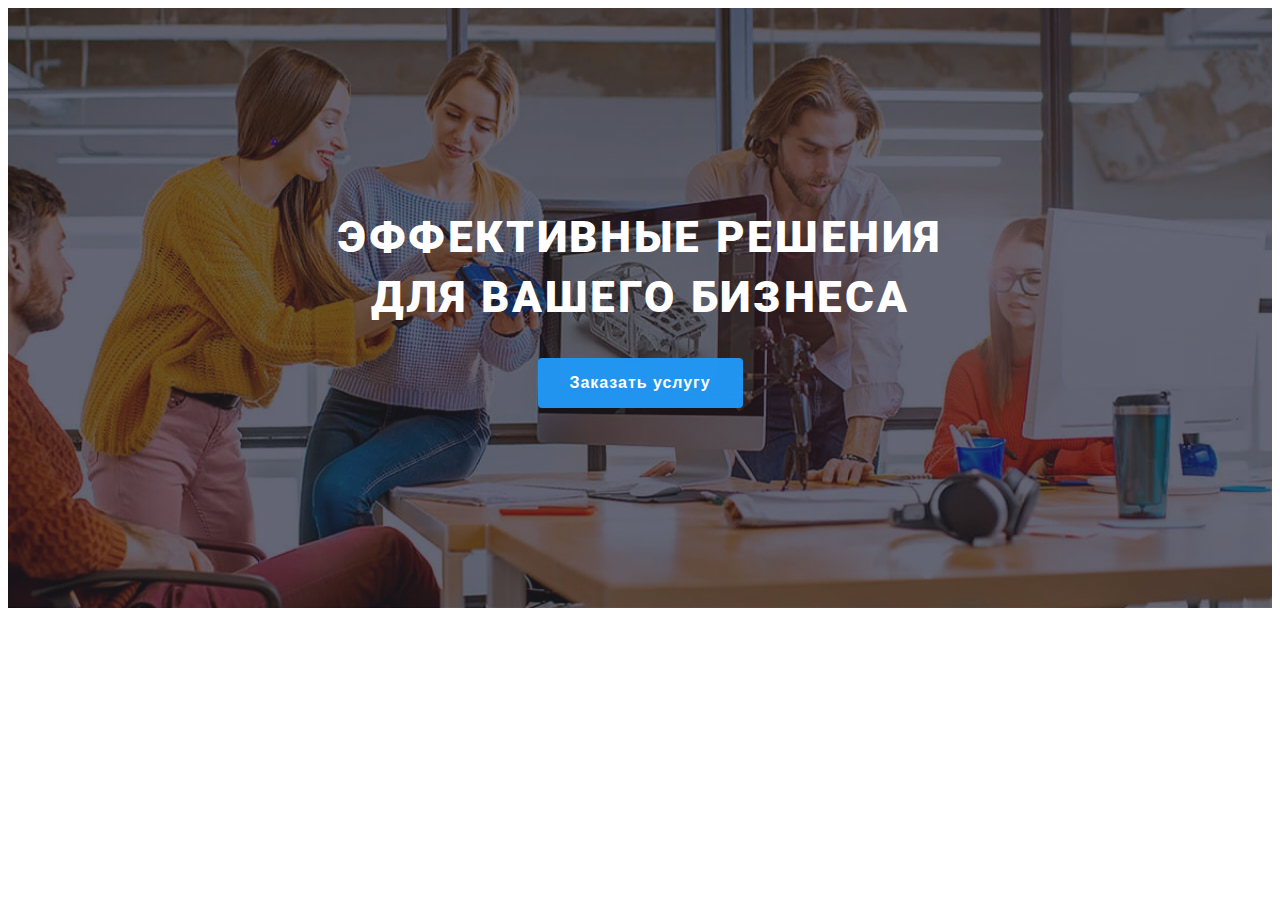
==== index.html @ 648e0999 "Update index.html" ====
<!DOCTYPE html>
<html lang="ru">
  <head>
    <meta charset="UTF-8" />
    <meta http-equiv="X-UA-Compatible" content="IE=edge" />
    <meta name="viewport" content="width=device-width, initial-scale=1.0" />
    <link rel="preconnect" href="https://fonts.googleapis.com" />
    <link rel="preconnect" href="https://fonts.gstatic.com" crossorigin />
    <link
      href="https://fonts.googleapis.com/css2?family=Raleway:ital,wght@0,700;1,700&family=Roboto:ital,wght@0,400;0,500;0,700;0,900;1,400;1,500;1,700;1,900&display=swap"
      rel="stylesheet"
    />
    <link
      rel="stylesheet"
      href="https://cdnjs.cloudflare.com/ajax/libs/modern-normalize/1.1.0/modern-normalize.min.css"
      integrity="sha512-wpPYUAdjBVSE4KJnH1VR1HeZfpl1ub8YT/NKx4PuQ5NmX2tKuGu6U/JRp5y+Y8XG2tV+wKQpNHVUX03MfMFn9Q=="
      crossorigin="anonymous"
      referrerpolicy="no-referrer"
    />
    <link rel="stylesheet" href="./css/main.min.css" />
    <title>WebStudio</title>
  </head>
  <body>
    <!-- HEADER -->
    <!-- <header class="header">
      <div class="container">
        <nav class="navigation">
          <a href="/" lang="en" class="logo"><span class="span-logo">Web</span>Studio</a>

          <ul class="header__list list">
            <li class="header__item">
              <a class="header__link link current" href="./index.html">Студия</a>
            </li>
            <li class="header__item">
              <a class="header__link link" href="./portfolio.html">Портфолио</a>
            </li>
            <li class="header__item">
              <a class="header__link link" href="">Контакты</a>
            </li>
          </ul>
        </nav>
        <ul class="header__contacts list">
          <li class="header__сontact-details">
            <a class="header__mail link" href="mailto:info@devstudio.com"
              ><svg class="header__envelope" width="16" height="12">
                <use href="./images/sprite.svg#icon-envelope"></use></svg
              >info@devstudio.com</a
            >
          </li>
          <li class="header__сontact-details">
            <a class="header__tel link" href="tel:+380961111111"
              ><svg class="header__smartphone" width="10" height="16">
                <use href="./images/sprite.svg#icon-smartphone"></use></svg
              >+38 096 111 11 11</a
            >
          </li>
        </ul>
      </div>
    </header> -->

    <!-- MAIN -->
    <main class="">
      <section class="hero">
        <div class="container">
          <h1 class="hero__heading heading">Эффективные решения<br />для вашего бизнеса</h1>
          <button class="hero__btn" type="button" data-modal-open>Заказать услугу</button>
        </div>
      </section>

      <!-- BENEFITS -->

      <!-- <section class="benefits section">
        <div class="container">
          <h2 hidden>Скрытый заголовок</h2>
          <ul class="benefits__list list">
            <li class="benefits__item">
              <div class="benefits-picture">
                <svg class="benefits-picture__icon" width="70" height="70">
                  <use href="./images/sprite.svg#icon-antenna"></use>
                </svg>
              </div>
              <h3 class="benefits__heading">Внимание к деталям</h3>
              <p class="benefits__text">
                Идейные соображения, а также начало повседневной работы по формированию позиции.
              </p>
            </li>
            <li class="benefits__item">
              <div class="benefits-picture">
                <svg class="benefits-picture__icon" width="70" height="70">
                  <use href="./images/sprite.svg#icon-clock"></use>
                </svg>
              </div>
              <h3 class="benefits__heading">Пунктуальность</h3>
              <p class="benefits__text">
                Задача организации, в особенности же рамки и место обучения кадров влечет за собой.
              </p>
            </li>
            <li class="benefits__item">
              <div class="benefits-picture">
                <svg class="benefits-picture__icon" width="70" height="70">
                  <use href="./images/sprite.svg#icon-diagram"></use>
                </svg>
              </div>
              <h3 class="benefits__heading">Планирование</h3>
              <p class="benefits__text">
                Равным образом консультация с широким активом в значительной степени обуславливает.
              </p>
            </li>
            <li class="benefits__item">
              <div class="benefits-picture">
                <svg class="benefits-picture__icon" width="70" height="70">
                  <use href="./images/sprite.svg#icon-astronaut"></use>
                </svg>
              </div>
              <h3 class="benefits__heading">Современные технологии</h3>
              <p class="benefits__text">
                Значимость этих проблем настолько очевидна, что реализация плановых заданий.
              </p>
            </li>
          </ul>
        </div>
      </section> -->

      <!-- ACTIVITY -->

      <!-- <section class="activity section">
        <div class="container">
          <h2 class="activity__heading heading">Чем мы занимаемся</h2>
          <ul class="activity__list list">
            <li class="activity__item">
              <img
                class="activity__img"
                src="./images/photos/box1.jpg"
                alt="руки програмиста клавиатура и планшет"
                width="370"
                height="294"
              />
              <div class="activity-description">
                <p class="activity-description__text">Десктопные приложения</p>
              </div>
            </li>
            <li class="activity__item">
              <img
                class="activity__img"
                src="./images/photos/box2.jpg"
                alt="руки дизайнера ноутбук и телефон в одной руке"
                width="370"
                height="294"
              />
              <div class="activity-description">
                <p class="activity-description__text">Мобильные приложения</p>
              </div>
            </li>
            <li class="activity__item">
              <img
                class="activity__img"
                src="./images/photos/box3.jpg"
                alt="планшет в руках"
                width="370"
                height="294"
              />
              <div class="activity-description">
                <p class="activity-description__text">Дизайнерские решения</p>
              </div>
            </li>
          </ul>
        </div>
      </section> -->

      <!-- TEAM -->

      <!-- <section class="team section">
        <div class="container">
          <h2 class="team__heading heading">Наша команда</h2>
          <ul class="team__list list">
            <li class="team__item">
              <img
                class="team__photo"
                src="./images/team-photos/img1.jpg"
                alt="фото сотрудника"
                width="270"
                height="260"
              />
              <div class="employees">
                <h3 class="employees__heading">Игорь Демьяненко</h3>
                <p class="employees__text" lang="en">Product Designer</p>
                <ul class="employees-socials socials list">
                  <li class="employees-socials__item">
                    <a href="" class="employees-socials__link link">
                      <svg class="employees-socials__icon" width="20" height="20">
                        <use href="./images/sprite.svg#icon-instagram"></use>
                      </svg>
                    </a>
                  </li>
                  <li class="employees-socials__item">
                    <a href="" class="employees-socials__link">
                      <svg class="employees-socials__icon" width="20" height="20">
                        <use href="./images/sprite.svg#icon-twitter"></use>
                      </svg>
                    </a>
                  </li>
                  <li class="employees-socials__item">
                    <a href="" class="employees-socials__link">
                      <svg class="employees-socials__icon" width="20" height="20">
                        <use href="./images/sprite.svg#icon-facebook"></use>
                      </svg>
                    </a>
                  </li>
                  <li class="employees-socials__item">
                    <a href="" class="employees-socials__link">
                      <svg class="employees-socials__icon" width="20" height="20">
                        <use href="./images/sprite.svg#icon-linkedin"></use>
                      </svg>
                    </a>
                  </li>
                </ul>
              </div>
            </li>
            <li class="team__item">
              <img
                class="team__photo"
                src="./images/team-photos/img2.jpg"
                alt="фото сотрудника"
                width="270"
                height="260"
              />
              <div class="employees">
                <h3 class="employees__heading">Ольга Репина</h3>
                <p class="employees__text" lang="en">Frontend Developer</p>
                <ul class="employees-socials socials list">
                  <li class="employees-socials__item">
                    <a href="" class="employees-socials__link link">
                      <svg class="employees-socials__icon" width="20" height="20">
                        <use href="./images/sprite.svg#icon-instagram"></use>
                      </svg>
                    </a>
                  </li>
                  <li class="employees-socials__item">
                    <a href="" class="employees-socials__link">
                      <svg class="employees-socials__icon" width="20" height="20">
                        <use href="./images/sprite.svg#icon-twitter"></use>
                      </svg>
                    </a>
                  </li>
                  <li class="employees-socials__item">
                    <a href="" class="employees-socials__link">
                      <svg class="employees-socials__icon" width="20" height="20">
                        <use href="./images/sprite.svg#icon-facebook"></use>
                      </svg>
                    </a>
                  </li>
                  <li class="employees-socials__item">
                    <a href="" class="employees-socials__link">
                      <svg class="employees-socials__icon" width="20" height="20">
                        <use href="./images/sprite.svg#icon-linkedin"></use>
                      </svg>
                    </a>
                  </li>
                </ul>
              </div>
            </li>
            <li class="team__item">
              <img
                class="team__photo"
                src="./images/team-photos/img3.jpg"
                alt="фото сотрудника"
                width="270"
                height="260"
              />
              <div class="employees">
                <h3 class="employees__heading">Николай Тарасов</h3>
                <p class="employees__text" lang="en">Marketing</p>
                <ul class="employees-socials socials list">
                  <li class="employees-socials__item">
                    <a href="" class="employees-socials__link link">
                      <svg class="employees-socials__icon" width="20" height="20">
                        <use href="./images/sprite.svg#icon-instagram"></use>
                      </svg>
                    </a>
                  </li>
                  <li class="employees-socials__item">
                    <a href="" class="employees-socials__link">
                      <svg class="employees-socials__icon" width="20" height="20">
                        <use href="./images/sprite.svg#icon-twitter"></use>
                      </svg>
                    </a>
                  </li>
                  <li class="employees-socials__item">
                    <a href="" class="employees-socials__link">
                      <svg class="employees-socials__icon" width="20" height="20">
                        <use href="./images/sprite.svg#icon-facebook"></use>
                      </svg>
                    </a>
                  </li>
                  <li class="employees-socials__item">
                    <a href="" class="employees-socials__link">
                      <svg class="employees-socials__icon" width="20" height="20">
                        <use href="./images/sprite.svg#icon-linkedin"></use>
                      </svg>
                    </a>
                  </li>
                </ul>
              </div>
            </li>
            <li class="team__item">
              <img
                class="team__photo"
                src="./images/team-photos/img4.jpg"
                alt="фото сотрудника"
                width="270"
                height="260"
              />
              <div class="employees">
                <h3 class="employees__heading">Михаил Ермаков</h3>
                <p class="employees__text" lang="en">UI Designer</p>
                <ul class="employees-socials socials list">
                  <li class="employees-socials__item">
                    <a href="" class="employees-socials__link link">
                      <svg class="employees-socials__icon" width="20" height="20">
                        <use href="./images/sprite.svg#icon-instagram"></use>
                      </svg>
                    </a>
                  </li>
                  <li class="employees-socials__item">
                    <a href="" class="employees-socials__link">
                      <svg class="employees-socials__icon" width="20" height="20">
                        <use href="./images/sprite.svg#icon-twitter"></use>
                      </svg>
                    </a>
                  </li>
                  <li class="employees-socials__item">
                    <a href="" class="employees-socials__link">
                      <svg class="employees-socials__icon" width="20" height="20">
                        <use href="./images/sprite.svg#icon-facebook"></use>
                      </svg>
                    </a>
                  </li>
                  <li class="employees-socials__item">
                    <a href="" class="employees-socials__link">
                      <svg class="employees-socials__icon" width="20" height="20">
                        <use href="./images/sprite.svg#icon-linkedin"></use>
                      </svg>
                    </a>
                  </li>
                </ul>
              </div>
            </li>
          </ul>
        </div>
      </section> -->

      <!-- CLIENTS -->

      <!-- <section class="clients section">
        <div class="container">
          <h2 class="clients__heading heading">Постоянные клиенты</h2>
          <ul class="clients__list list">
            <li class="clients__item">
              <a href="" class="clients__link link">
                <svg class="clients__icon" width="106" height="60">
                  <use href="./images/sprite.svg#icon-logo-six"></use>
                </svg>
              </a>
            </li>
            <li class="clients__item">
              <a href="" class="clients__link link">
                <svg class="clients__icon" width="106" height="60">
                  <use href="./images/sprite.svg#icon-logo-one"></use>
                </svg>
              </a>
            </li>
            <li class="clients__item">
              <a href="" class="clients__link link">
                <svg class="clients__icon" width="106" height="60">
                  <use href="./images/sprite.svg#icon-logo-two"></use>
                </svg>
              </a>
            </li>
            <li class="clients__item">
              <a href="" class="clients__link link">
                <svg class="clients__icon" width="106" height="60">
                  <use href="./images/sprite.svg#icon-logo-three"></use>
                </svg>
              </a>
            </li>
            <li class="clients__item">
              <a href="" class="clients__link link">
                <svg class="clients__icon" width="106" height="60">
                  <use href="./images/sprite.svg#icon-logo-four"></use>
                </svg>
              </a>
            </li>
            <li class="clients__item">
              <a href="" class="clients__link link">
                <svg class="clients__icon" width="106" height="60">
                  <use href="./images/sprite.svg#icon-logo-five"></use>
                </svg>
              </a>
            </li>
          </ul>
        </div>
      </section> -->
    </main>

    <!-- FOOTER -->
    <!-- <footer class="footer">
      <div class="container">
        <div class="footer__left">
          <a href="/" lang="en" class="footer__logo logo"
            ><span class="footer-span__logo">Web</span>Studio</a
          >
          <address class="footer__address link">
            <a class="map link" href="">г. Киев, пр-т Леси Украинки, 26</a>
            <ul class="footer-contacts list">
              <li class="footer__item">
                <a class="footer__mail link" href="mailto:info@devstudio.com">info@devstudio.com</a>
              </li>
              <li class="footer__item">
                <a class="footer__tel link" href="tel:+380961111111">+38 096 111 11 11</a>
              </li>
            </ul>
          </address>
        </div>

        <div class="footer__right">
          <h3 class="footer__heading">присоединяйтесь</h3>
          <ul class="footer__socials list">
            <li class="footer__socials-item">
              <a href="" class="footer__socials-link link">
                <svg class="footer__socials-icon" width="20" height="20">
                  <use href="./images/sprite.svg#icon-instagram"></use>
                </svg>
              </a>
            </li>
            <li class="footer__socials-item">
              <a href="" class="footer__socials-link">
                <svg class="footer__socials-icon" width="20" height="20">
                  <use href="./images/sprite.svg#icon-twitter"></use>
                </svg>
              </a>
            </li>
            <li class="footer__socials-item">
              <a href="" class="footer__socials-link">
                <svg class="footer__socials-icon" width="20" height="20">
                  <use href="./images/sprite.svg#icon-facebook"></use>
                </svg>
              </a>
            </li>
            <li class="footer__socials-item">
              <a href="" class="footer__socials-link">
                <svg class="footer__socials-icon" width="20" height="20">
                  <use href="./images/sprite.svg#icon-linkedin"></use>
                </svg>
              </a>
            </li>
          </ul>
        </div>
        <div class="mailing">
          <b class="mailing__heading">Подпишитесь на рассылку</b>
          <form action="#" class="mailing__form">
            <input
              type="email"
              id="email"
              class="mailing__input"
              name="input-email"
              placeholder="E-mail"
            />
            <button class="mailing__btn" type="submit">
              Подписаться
              <span class="mailing__wrap">
                <svg class="mailing__icon-send" width="24" height="24">
                  <use href="./images/sprite.svg#icon-icon-send"></use>
                </svg>
              </span>
            </button>
          </form>
        </div>
      </div>
    </footer> -->

    <!-- MODAL WINDOW -->
    <div class="backdrop is-hidden" data-modal>
      <div class="modal">
        <button class="modal__btn" data-modal-close>
          <svg class="modal__icon" width="18" height="18">
            <use href="./images/sprite.svg#icon-close-black-18dp"></use>
          </svg>
        </button>
        <b class="modal__heading">Оставьте свои данные, мы вам перезвоним</b>
        <form action="#" class="modal__form">
          <div class="modal-field">
            <label for="input-name" class="modal-field__lable">Имя</label>
            <span class="modal-field__wrap">
              <input type="text" id="input-name" class="modal-field__input" name="modal-name" />
              <svg class="modal-field__icon" width="18" height="18">
                <use href="./images/sprite.svg#icon-person"></use>
              </svg>
            </span>
          </div>
          <div class="modal-field">
            <label for="input-tel" class="modal-field__lable">Телефон</label>
            <span class="modal-field__wrap">
              <input type="tel" id="input-tel" class="modal-field__input" name="modal-name" />
              <svg class="modal-field__icon" width="18" height="18">
                <use href="./images/sprite.svg#icon-phone"></use>
              </svg>
            </span>
          </div>
          <div class="modal-field">
            <label for="input-email" class="modal-field__lable">Почта</label>
            <span class="modal-field__wrap">
              <input type="email" id="input-email" class="modal-field__input" name="modal-name" />
              <svg class="modal-field__icon" width="18" height="18">
                <use href="./images/sprite.svg#icon-email"></use>
              </svg>
            </span>
          </div>
          <div class="modal-field">
            <label for="comment" class="modal-field__lable">Комментарий</label>
            <textarea
              name="modal-comments"
              id="comment"
              class="modal-field__comments"
              placeholder="Введите текст"
            ></textarea>
          </div>
          <div class="modal-check">
            <input
              type="checkbox"
              id="check"
              name="policy"
              class="visually-hidden modal-check__checkbox"
            />
            <label for="check" class="modal-check__label"
              ><span class="modal-check__wrapper">
                <svg class="modal-check__icon" width="11" height="8">
                  <use href="./images/sprite.svg#icon-vector"></use>
                </svg> </span
              >Соглашаюсь с рассылкой и принимаю
              <a class="modal-link" href="">Условия договора</a></label
            >
          </div>
          <button class="check-btn" type="submit">Отправить</button>
        </form>
      </div>
    </div>

    <script src="./js/modal.js"></script>
  </body>
</html>
---- css/main.min.css ----
:root{--primary-text-color: #212121;--secondary-text-color: #757575;--accent-color: #2196f3fb;--primary-white-color: #ffffff;--primary-link-color: #afb1b8;--projects-list-gap: 30px}body{font-family:'Roboto', sans-serif;color:var(--primary-text-color)}h1,h2,h3,h4,h5,h6,p{margin:0}ul{margin-top:0;margin-bottom:0;padding-left:0}img{display:block;max-width:100%;height:auto}.list{list-style-type:none}.link{text-decoration:none;color:var(--primary-text-color);transition:color 250ms cubic-bezier(0.4, 0, 0.2, 1)}.link:hover,.link:focus{color:var(--accent-color)}.container{width:1200px;padding-left:15px;padding-right:15px;margin:0 auto}.section{padding-top:94px;padding-bottom:94px}.logo{font-family:Raleway;font-weight:700;font-size:26px;line-height:1.19;text-decoration:none;letter-spacing:0.03em;color:var(--primary-text-color)}.span-logo{color:var(--accent-color)}.heading{text-align:center}.header{background-color:var(--primary-white-color);border-bottom:1px solid #ececec}.header .container{display:flex;align-items:center}.navigation{display:flex;align-items:center}.header__list{display:flex;margin-left:93px}.header__item{padding-top:32px;padding-bottom:32px;font-weight:500;font-size:14px;line-height:1.14;letter-spacing:0.02em}.header__item:not(:last-child){margin-right:50px}.header__link{padding-top:32px;padding-bottom:32px;position:relative}.current{color:var(--accent-color)}.current::after{content:'';display:block;background:#2196f3;height:4px;border-radius:2px;bottom:0;width:100%;position:absolute}.header__mail,.header__tel{padding-top:32px;padding-bottom:32px;display:flex;transition:color 250ms cubic-bezier(0.4, 0, 0.2, 1);color:var(--secondary-text-color);font-weight:500;font-size:14px;line-height:1.14;letter-spacing:0.02em}.header__contacts{display:flex;margin-left:auto;align-items:center}.header__contacts .header__сontact-details+.header__сontact-details{margin-left:50px}.header__mail::before{content:'';fill:var(--secondary-text-color)}.header__envelope{margin-right:10px;fill:var(--secondary-text-color);transition:fill 250ms cubic-bezier(0.4, 0, 0.2, 1)}.header__mail:hover .header__envelope,.header__mail:focus .header__envelope{fill:var(--accent-color)}.header__smartphone{margin-right:10px;fill:var(--secondary-text-color);transition:fill 250ms cubic-bezier(0.4, 0, 0.2, 1)}.header__tel:hover .header__smartphone,.header__tel:focus .header__smartphone{fill:var(--accent-color)}.hero{background-color:#2f303a;text-align:center;padding-top:200px;padding-bottom:200px;background-image:linear-gradient(rgba(47,48,58,0.4), rgba(47,48,58,0.4)),url(../images/img-min.jpg);max-width:1600px;margin-left:auto;margin-right:auto;background-repeat:no-repeat;background-position:center;background-size:cover}.hero__heading{margin-bottom:30px;font-family:Roboto;font-weight:900;font-size:44px;line-height:1.36;letter-spacing:0.06em;text-transform:uppercase;color:var(--primary-white-color)}.hero__btn{padding:10px 32px;font-weight:700;font-size:16px;line-height:1.87;letter-spacing:0.06em;background-color:var(--accent-color);color:var(--primary-white-color);border-radius:4px;border:hidden;cursor:pointer}.btn{cursor:pointer;border:none;padding:6px 22px;border-radius:4px;background-color:#f5f4fa;font-family:Roboto;font-weight:500;font-size:16px;line-height:1.62;text-align:center;letter-spacing:0.03em;color:#212121;transition:color 250ms cubic-bezier(0.4, 0, 0.2, 1),background-color 250ms cubic-bezier(0.4, 0, 0.2, 1)}.btn:hover,.btn:focus{background-color:var(--accent-color);color:var(--primary-white-color)}.benefits{padding-bottom:0}.benefits__list{display:flex}.benefits__item{width:270px}.benefits__item:not(:last-child){margin-right:30px}.benefits-picture{display:flex;align-items:center;justify-content:center;background-color:#f5f4fa;height:120px;width:100%;border-radius:4px;margin-bottom:30px}.benefits__heading{margin-bottom:10px;font-weight:700;font-size:14px;line-height:1.14;letter-spacing:0.03em;text-transform:uppercase}.benefits__text{font-size:14px;line-height:1.71;letter-spacing:0.03em;color:var(--secondary-text-color)}.activity__heading{margin-bottom:50px;font-weight:700;font-size:36px;line-height:1.17;letter-spacing:0.03em}.activity__list{display:flex}.activity__item{position:relative}.activity__item:not(:last-child){margin-right:30px}.activity-description__text{font-family:Roboto;font-weight:700;font-size:14px;line-height:calc(16 / 14);text-align:center;letter-spacing:0.03em;text-transform:uppercase;color:var(--primary-white-color);position:absolute;bottom:0;width:100%;height:70px;background:rgba(47,48,58,0.8);padding:27px 82px}.team{background-color:#f5f4fa}.team__heading{margin-bottom:50px;font-weight:700;font-size:36px;line-height:1.17;letter-spacing:0.03em}.team__list{display:flex}.team__list .team__item+.team__item{margin-left:30px}.employees{background-color:#ffffff;padding-top:30px;padding-bottom:30px;text-align:center;border-bottom:1px;box-shadow:0px 1px 3px rgba(0,0,0,0.12),0px 1px 1px rgba(0,0,0,0.14),0px 2px 1px rgba(0,0,0,0.2);border-radius:0 0 4px 4px}.employees__heading{margin-bottom:10px;font-weight:500;font-size:16px;line-height:1.19;letter-spacing:0.03em}.employees__text{font-size:16px;line-height:1.19;letter-spacing:0.03em;color:var(--secondary-text-color);margin-bottom:16px}.employees-socials{display:flex;justify-content:center}.clients__heading{margin-bottom:50px;font-family:Roboto;font-weight:700;font-size:36px;line-height:1.17;text-align:center;letter-spacing:0.03em;color:var(--primary-text-color)}.clients__list{display:flex;justify-content:center}.clients__item{width:170px;height:92px}.clients__item:not(:last-child){margin-right:30px}.clients__icon{background-color:var(--primary-white-color);border:1px solid var(--primary-link-color);padding:16px 32px;border-radius:4px;width:100%;height:100%;fill:var(--primary-link-color);transition:fill 250ms cubic-bezier(0.4, 0, 0.2, 1),border-color 250ms cubic-bezier(0.4, 0, 0.2, 1)}.clients__link:hover .clients__icon,.clients__link:focus .clients__icon{fill:var(--accent-color);border-color:var(--accent-color)}.footer{background-color:#2f303a;padding-top:60px;padding-bottom:60px}.footer__left{margin-right:70px}.footer__logo{display:block;margin-bottom:20px;color:var(--primary-white-color)}.footer-span__logo{color:var(--accent-color)}.map{display:block;margin-bottom:9px;color:var(--primary-white-color);font-style:normal;font-size:14px;line-height:1.71;letter-spacing:0.03em}.footer__mail{display:block;margin-bottom:9px}.footer__mail,.footer__tel{color:rgba(255,255,255,0.6);font-style:normal;font-weight:400;font-size:14px;line-height:1.14;letter-spacing:0.02em}.footer .container{display:flex;align-items:baseline}.footer__heading{margin-bottom:20px;font-family:Roboto;font-weight:700;font-size:14px;line-height:16px;letter-spacing:0.03em;text-transform:uppercase;color:var(--primary-white-color)}.footer__socials{display:flex}.footer__socials-item:not(:last-child){margin-right:10px}.footer__socials-link{width:44px;height:44px;display:flex;align-items:center;justify-content:center;border-radius:50%;background-color:rgba(255,255,255,0.1);fill:var(--primary-white-color);transition:background-color 250ms cubic-bezier(0.4, 0, 0.2, 1)}.footer__socials-link:hover,.footer__socials-link:focus{background-color:var(--accent-color)}.mailing__form{display:flex}.mailing{margin-left:auto}.mailing__heading{display:block;margin-top:15px;margin-bottom:20px;font-family:Roboto;font-weight:700;font-size:14px;line-height:calc(16 / 14);letter-spacing:0.03em;text-transform:uppercase;color:var(--primary-white-color)}.mailing__input{display:inline-block;min-width:358px;height:50px;background-color:#2196f300;padding-left:16px;border:1px solid rgba(255,255,255,0.3);box-sizing:border-box;filter:drop-shadow(0px 4px 4px rgba(0,0,0,0.15));border-radius:4px;font-size:14px;color:var(--primary-white-color)}.mailing__input::placeholder{font-family:Roboto;font-size:16px;line-height:calc(20 / 16);display:flex;align-items:center;letter-spacing:0.03em;color:rgba(255,255,255,0.6);outline:transparent}.mailing__btn{display:flex;align-items:center;justify-content:center;width:200px;height:50px;margin-left:12px;padding:10px 28px;font-weight:700;font-size:16px;line-height:clac(30/16);text-align:center;letter-spacing:0.06em;background:#2196f3;color:var(--primary-white-color);box-shadow:0px 4px 4px rgba(0,0,0,0.15);border-radius:4px;outline:transparent;cursor:pointer}.mailing__icon-send{margin-left:10px;fill:var(--primary-white-color)}.backdrop{position:fixed;top:0;left:0;width:100%;height:100%;background-color:rgba(0,0,0,0.2);opacity:1;transition:opacity 250ms cubic-bezier(0.4, 0, 0.2, 1)}.backdrop.is-hidden{opacity:0;pointer-events:none;visibility:visible}.modal{position:absolute;top:50%;left:50%;transform:translate(-50%, -50%);padding:40px;min-width:528px;min-height:581px;transition:250ms cubic-bezier(0.4, 0, 0.2, 1);transform:translate(-50%, -50%) scale(1);background-color:var(--primary-white-color);box-shadow:0px 4px 4px rgba(0,0,0,0.25)}.backdrop.is-hidden .modal{transition:250ms cubic-bezier(0.4, 0, 0.2, 1);transform:translate(-50%, -50%) scale(1.5)}.modal__btn{position:absolute;top:8px;right:8px;display:flex;align-items:center;justify-content:center;box-sizing:border-box;height:30px;width:30px;border-radius:50%;border:1px solid rgba(0,0,0,0.1);background-color:var(--primary-white-color);cursor:pointer;transition:fill 250ms cubic-bezier(0.4, 0, 0.2, 1)}.modal__btn:hover,.modal__btn:focus{fill:var(--accent-color)}.modal__heading{display:block;margin-bottom:12px;font-family:Roboto;font-weight:700;font-size:20px;line-height:calc(23 / 20);text-align:center;letter-spacing:0.03em;color:var(--primary-text-color)}.modal-field{margin-bottom:10px}.modal-field__lable{display:block;margin-bottom:4px;font-family:Roboto;font-size:12px;line-height:calc(14 / 12);letter-spacing:0.01em;color:var(--secondary-text-color)}.modal-field__wrap{display:block;position:relative}.modal-field__input{padding-left:42px;width:100%;height:40px;border:1px solid rgba(33,33,33,0.2);box-sizing:border-box;border-radius:4px;outline:transparent;transition:border-color 250ms cubic-bezier(0.4, 0, 0.2, 1)}.modal-field__input:hover,.modal-field__input:focus{border-color:var(--accent-color)}.modal-field__icon{position:absolute;top:50%;transform:translateY(-50%);left:12px;fill:#212121;transition:fill 250ms cubic-bezier(0.4, 0, 0.2, 1)}.modal-field__input:hover+.modal-field__icon,.modal-field__input:focus+.modal-field__icon{fill:var(--accent-color)}.modal-field__comments{padding-top:12px;padding-left:16px;width:100%;height:120px;resize:none;border:1px solid rgba(33,33,33,0.2);box-sizing:border-box;border-radius:4px;outline:transparent;font-size:14px;transition:border-color 250ms cubic-bezier(0.4, 0, 0.2, 1)}.modal-field__comments::placeholder{font-family:Roboto;font-size:12px;line-height:calc(14 / 12);letter-spacing:0.01em;color:rgba(117,117,117,0.5)}.modal-field__comments:hover,.modal-field__comments:focus{border-color:var(--accent-color)}.modal-check{margin-bottom:30px}.visually-hidden{position:absolute;width:1px;height:1px;margin:-1px;padding:0;overflow:hidden;border:0;clip:rect(0 0 0 0)}.modal-check__label{display:flex;align-items:center;justify-content:center;font-family:Roboto;font-size:14px;line-height:calc(24 / 14);letter-spacing:0.03em;color:var(--secondary-text-color)}.modal-link{margin-left:4px}.modal-check__wrapper{margin-right:8px;width:16px;height:15px;border:2px solid var(--primary-text-color);border-radius:4px;display:flex;align-items:center;justify-content:center}.modal-check__icon{fill:var(--primary-white-color)}.modal-check__checkbox:checked+.modal-check__label>.modal-check__wrapper{background-color:var(--accent-color);border:transparent}.check-btn{display:block;margin:0 auto;width:200px;height:50px;padding:10px 32px;font-weight:700;font-size:16px;line-height:1.87;letter-spacing:0.06em;background-color:var(--accent-color);color:var(--primary-white-color);border-radius:4px;border:hidden;box-shadow:0px 4px 4px rgba(0,0,0,0.15);cursor:pointer}.employees-socials__item{width:44px;height:44px}.employees-socials__item:not(:last-child){margin-right:10px}.employees-socials__link{width:100%;height:100%;display:flex;align-items:center;justify-content:center;border-radius:50%;background-color:var(--primary-white-color);transition:background-color 250ms cubic-bezier(0.4, 0, 0.2, 1)}.employees-socials__link:hover,.employees-socials__link:focus{background-color:var(--accent-color)}.employees-socials__icon{fill:var(--primary-link-color);transition:fill 250ms cubic-bezier(0.4, 0, 0.2, 1)}.employees-socials__link:hover .employees-socials__icon,.employees-socials__link:focus .employees-socials__icon{fill:var(--primary-white-color)}.projects-list{display:flex;flex-wrap:wrap;margin-top:calc(-1 * var(--projects-list-gap));margin-left:calc(-1 * var(--projects-list-gap))}.projects-item{transition:box-shadow 250ms cubic-bezier(0.4, 0, 0.2, 1)}.projects-item:hover,.projects-item:focus{box-shadow:0px 1px 1px rgba(0,0,0,0.12),0px 4px 4px rgba(0,0,0,0.06),1px 4px 6px rgba(0,0,0,0.16)}.projects-list>.projects-item{flex-basis:calc(100% / 3 - var(--projects-list-gap));margin-top:var(--projects-list-gap);margin-left:var(--projects-list-gap)}.projects-overlay{position:relative;overflow:hidden}.projects-description{position:absolute;top:0;left:0;height:100%;padding:63px 24px;background-color:rgba(33,150,243,0.9);transform:translateY(100%);transition:transform 250ms cubic-bezier(0.4, 0, 0.2, 1);font-family:Roboto;font-style:normal;font-weight:400;font-size:18px;line-height:calc(28 / 18);letter-spacing:0.03em;color:var(--primary-white-color)}.projects-item:hover .projects-description{transform:translateY(0%)}.projects-text{font-size:16px;line-height:1.87;letter-spacing:0.03em;color:var(--secondary-text-color)}.projects-heading{font-weight:700;font-size:18px;line-height:2;letter-spacing:0.06em;color:var(--primary-text-color);margin-bottom:4px}.projects-content{background-color:var(--primary-white-color);padding:20px 24px;border:1px solid #eeeeee}.filters-list{display:flex;justify-content:center;padding-top:0;margin-bottom:50px}.filters-item{font-family:Roboto;font-style:normal;font-weight:500;font-size:16px;line-height:1.62;text-align:center;letter-spacing:0.03em;color:var(--primary-text-color);transition:box-shadow 250ms cubic-bezier(0.4, 0, 0.2, 1),border-radius 250ms cubic-bezier(0.4, 0, 0.2, 1)}.filters-item:not(:last-child){margin-right:8px}.filters-item:hover,.filters-item:focus{box-shadow:0px 3px 1px rgba(0,0,0,0.1),0px 1px 2px rgba(0,0,0,0.08),0px 2px 2px rgba(0,0,0,0.12);border-radius:4px}
/*# sourceMappingURL=main.min.css.map */
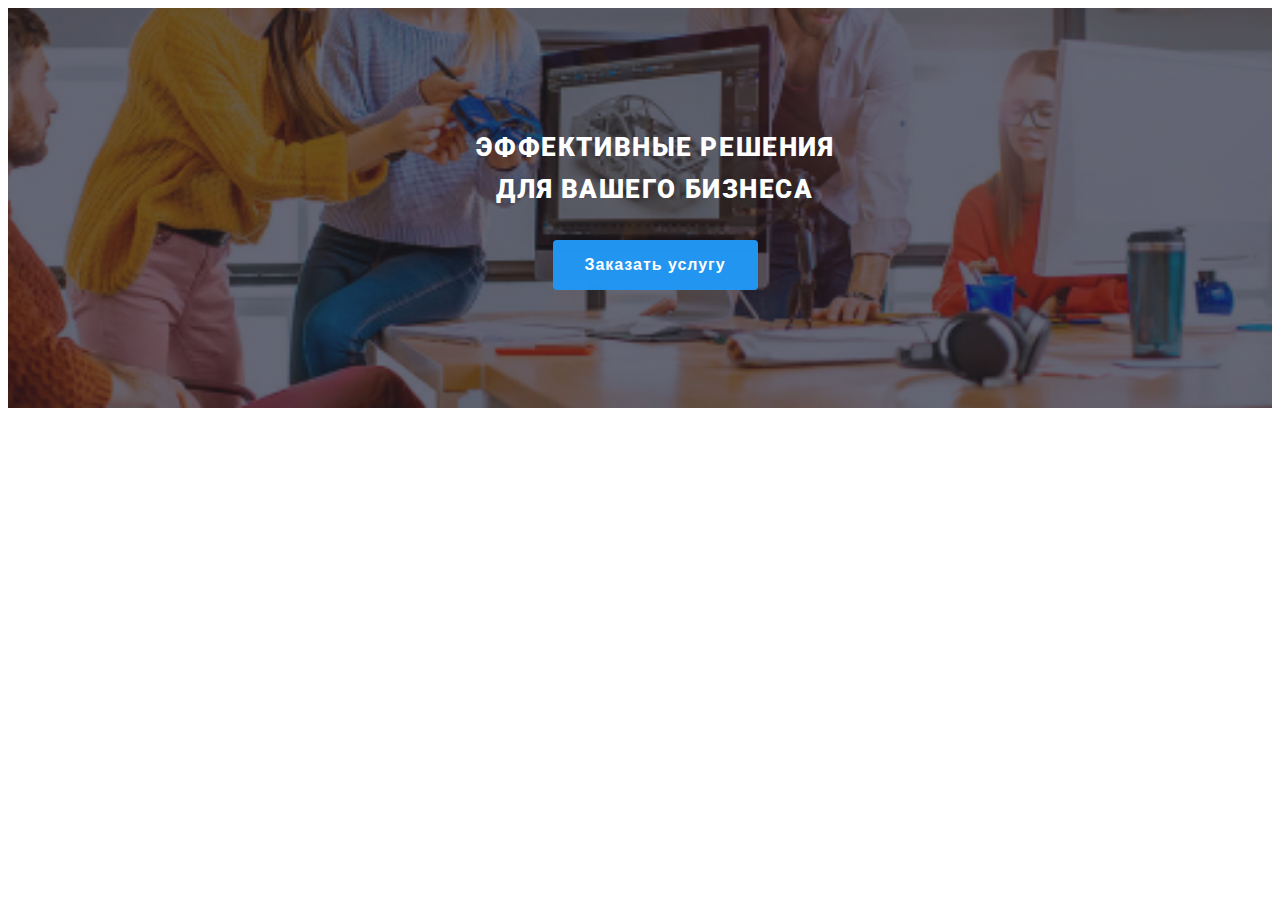
==== commit 323ee619: "Update index.html" ====
--- a/index.html
+++ b/index.html
@@ -62,7 +62,10 @@
     <main class="">
       <section class="hero">
         <div class="container">
-          <h1 class="hero__heading heading">Эффективные решения<br />для вашего бизнеса</h1>
+          <h1 class="hero__heading heading">
+            Эффективные решения<br />
+            для вашего бизнеса
+          </h1>
           <button class="hero__btn" type="button" data-modal-open>Заказать услугу</button>
         </div>
       </section>
--- a/css/main.min.css
+++ b/css/main.min.css
@@ -1,2 +1,2 @@
-:root{--primary-text-color: #212121;--secondary-text-color: #757575;--accent-color: #2196f3fb;--primary-white-color: #ffffff;--primary-link-color: #afb1b8;--projects-list-gap: 30px}body{font-family:'Roboto', sans-serif;color:var(--primary-text-color)}h1,h2,h3,h4,h5,h6,p{margin:0}ul{margin-top:0;margin-bottom:0;padding-left:0}img{display:block;max-width:100%;height:auto}.list{list-style-type:none}.link{text-decoration:none;color:var(--primary-text-color);transition:color 250ms cubic-bezier(0.4, 0, 0.2, 1)}.link:hover,.link:focus{color:var(--accent-color)}.container{width:1200px;padding-left:15px;padding-right:15px;margin:0 auto}.section{padding-top:94px;padding-bottom:94px}.logo{font-family:Raleway;font-weight:700;font-size:26px;line-height:1.19;text-decoration:none;letter-spacing:0.03em;color:var(--primary-text-color)}.span-logo{color:var(--accent-color)}.heading{text-align:center}.header{background-color:var(--primary-white-color);border-bottom:1px solid #ececec}.header .container{display:flex;align-items:center}.navigation{display:flex;align-items:center}.header__list{display:flex;margin-left:93px}.header__item{padding-top:32px;padding-bottom:32px;font-weight:500;font-size:14px;line-height:1.14;letter-spacing:0.02em}.header__item:not(:last-child){margin-right:50px}.header__link{padding-top:32px;padding-bottom:32px;position:relative}.current{color:var(--accent-color)}.current::after{content:'';display:block;background:#2196f3;height:4px;border-radius:2px;bottom:0;width:100%;position:absolute}.header__mail,.header__tel{padding-top:32px;padding-bottom:32px;display:flex;transition:color 250ms cubic-bezier(0.4, 0, 0.2, 1);color:var(--secondary-text-color);font-weight:500;font-size:14px;line-height:1.14;letter-spacing:0.02em}.header__contacts{display:flex;margin-left:auto;align-items:center}.header__contacts .header__сontact-details+.header__сontact-details{margin-left:50px}.header__mail::before{content:'';fill:var(--secondary-text-color)}.header__envelope{margin-right:10px;fill:var(--secondary-text-color);transition:fill 250ms cubic-bezier(0.4, 0, 0.2, 1)}.header__mail:hover .header__envelope,.header__mail:focus .header__envelope{fill:var(--accent-color)}.header__smartphone{margin-right:10px;fill:var(--secondary-text-color);transition:fill 250ms cubic-bezier(0.4, 0, 0.2, 1)}.header__tel:hover .header__smartphone,.header__tel:focus .header__smartphone{fill:var(--accent-color)}.hero{background-color:#2f303a;text-align:center;padding-top:200px;padding-bottom:200px;background-image:linear-gradient(rgba(47,48,58,0.4), rgba(47,48,58,0.4)),url(../images/img-min.jpg);max-width:1600px;margin-left:auto;margin-right:auto;background-repeat:no-repeat;background-position:center;background-size:cover}.hero__heading{margin-bottom:30px;font-family:Roboto;font-weight:900;font-size:44px;line-height:1.36;letter-spacing:0.06em;text-transform:uppercase;color:var(--primary-white-color)}.hero__btn{padding:10px 32px;font-weight:700;font-size:16px;line-height:1.87;letter-spacing:0.06em;background-color:var(--accent-color);color:var(--primary-white-color);border-radius:4px;border:hidden;cursor:pointer}.btn{cursor:pointer;border:none;padding:6px 22px;border-radius:4px;background-color:#f5f4fa;font-family:Roboto;font-weight:500;font-size:16px;line-height:1.62;text-align:center;letter-spacing:0.03em;color:#212121;transition:color 250ms cubic-bezier(0.4, 0, 0.2, 1),background-color 250ms cubic-bezier(0.4, 0, 0.2, 1)}.btn:hover,.btn:focus{background-color:var(--accent-color);color:var(--primary-white-color)}.benefits{padding-bottom:0}.benefits__list{display:flex}.benefits__item{width:270px}.benefits__item:not(:last-child){margin-right:30px}.benefits-picture{display:flex;align-items:center;justify-content:center;background-color:#f5f4fa;height:120px;width:100%;border-radius:4px;margin-bottom:30px}.benefits__heading{margin-bottom:10px;font-weight:700;font-size:14px;line-height:1.14;letter-spacing:0.03em;text-transform:uppercase}.benefits__text{font-size:14px;line-height:1.71;letter-spacing:0.03em;color:var(--secondary-text-color)}.activity__heading{margin-bottom:50px;font-weight:700;font-size:36px;line-height:1.17;letter-spacing:0.03em}.activity__list{display:flex}.activity__item{position:relative}.activity__item:not(:last-child){margin-right:30px}.activity-description__text{font-family:Roboto;font-weight:700;font-size:14px;line-height:calc(16 / 14);text-align:center;letter-spacing:0.03em;text-transform:uppercase;color:var(--primary-white-color);position:absolute;bottom:0;width:100%;height:70px;background:rgba(47,48,58,0.8);padding:27px 82px}.team{background-color:#f5f4fa}.team__heading{margin-bottom:50px;font-weight:700;font-size:36px;line-height:1.17;letter-spacing:0.03em}.team__list{display:flex}.team__list .team__item+.team__item{margin-left:30px}.employees{background-color:#ffffff;padding-top:30px;padding-bottom:30px;text-align:center;border-bottom:1px;box-shadow:0px 1px 3px rgba(0,0,0,0.12),0px 1px 1px rgba(0,0,0,0.14),0px 2px 1px rgba(0,0,0,0.2);border-radius:0 0 4px 4px}.employees__heading{margin-bottom:10px;font-weight:500;font-size:16px;line-height:1.19;letter-spacing:0.03em}.employees__text{font-size:16px;line-height:1.19;letter-spacing:0.03em;color:var(--secondary-text-color);margin-bottom:16px}.employees-socials{display:flex;justify-content:center}.clients__heading{margin-bottom:50px;font-family:Roboto;font-weight:700;font-size:36px;line-height:1.17;text-align:center;letter-spacing:0.03em;color:var(--primary-text-color)}.clients__list{display:flex;justify-content:center}.clients__item{width:170px;height:92px}.clients__item:not(:last-child){margin-right:30px}.clients__icon{background-color:var(--primary-white-color);border:1px solid var(--primary-link-color);padding:16px 32px;border-radius:4px;width:100%;height:100%;fill:var(--primary-link-color);transition:fill 250ms cubic-bezier(0.4, 0, 0.2, 1),border-color 250ms cubic-bezier(0.4, 0, 0.2, 1)}.clients__link:hover .clients__icon,.clients__link:focus .clients__icon{fill:var(--accent-color);border-color:var(--accent-color)}.footer{background-color:#2f303a;padding-top:60px;padding-bottom:60px}.footer__left{margin-right:70px}.footer__logo{display:block;margin-bottom:20px;color:var(--primary-white-color)}.footer-span__logo{color:var(--accent-color)}.map{display:block;margin-bottom:9px;color:var(--primary-white-color);font-style:normal;font-size:14px;line-height:1.71;letter-spacing:0.03em}.footer__mail{display:block;margin-bottom:9px}.footer__mail,.footer__tel{color:rgba(255,255,255,0.6);font-style:normal;font-weight:400;font-size:14px;line-height:1.14;letter-spacing:0.02em}.footer .container{display:flex;align-items:baseline}.footer__heading{margin-bottom:20px;font-family:Roboto;font-weight:700;font-size:14px;line-height:16px;letter-spacing:0.03em;text-transform:uppercase;color:var(--primary-white-color)}.footer__socials{display:flex}.footer__socials-item:not(:last-child){margin-right:10px}.footer__socials-link{width:44px;height:44px;display:flex;align-items:center;justify-content:center;border-radius:50%;background-color:rgba(255,255,255,0.1);fill:var(--primary-white-color);transition:background-color 250ms cubic-bezier(0.4, 0, 0.2, 1)}.footer__socials-link:hover,.footer__socials-link:focus{background-color:var(--accent-color)}.mailing__form{display:flex}.mailing{margin-left:auto}.mailing__heading{display:block;margin-top:15px;margin-bottom:20px;font-family:Roboto;font-weight:700;font-size:14px;line-height:calc(16 / 14);letter-spacing:0.03em;text-transform:uppercase;color:var(--primary-white-color)}.mailing__input{display:inline-block;min-width:358px;height:50px;background-color:#2196f300;padding-left:16px;border:1px solid rgba(255,255,255,0.3);box-sizing:border-box;filter:drop-shadow(0px 4px 4px rgba(0,0,0,0.15));border-radius:4px;font-size:14px;color:var(--primary-white-color)}.mailing__input::placeholder{font-family:Roboto;font-size:16px;line-height:calc(20 / 16);display:flex;align-items:center;letter-spacing:0.03em;color:rgba(255,255,255,0.6);outline:transparent}.mailing__btn{display:flex;align-items:center;justify-content:center;width:200px;height:50px;margin-left:12px;padding:10px 28px;font-weight:700;font-size:16px;line-height:clac(30/16);text-align:center;letter-spacing:0.06em;background:#2196f3;color:var(--primary-white-color);box-shadow:0px 4px 4px rgba(0,0,0,0.15);border-radius:4px;outline:transparent;cursor:pointer}.mailing__icon-send{margin-left:10px;fill:var(--primary-white-color)}.backdrop{position:fixed;top:0;left:0;width:100%;height:100%;background-color:rgba(0,0,0,0.2);opacity:1;transition:opacity 250ms cubic-bezier(0.4, 0, 0.2, 1)}.backdrop.is-hidden{opacity:0;pointer-events:none;visibility:visible}.modal{position:absolute;top:50%;left:50%;transform:translate(-50%, -50%);padding:40px;min-width:528px;min-height:581px;transition:250ms cubic-bezier(0.4, 0, 0.2, 1);transform:translate(-50%, -50%) scale(1);background-color:var(--primary-white-color);box-shadow:0px 4px 4px rgba(0,0,0,0.25)}.backdrop.is-hidden .modal{transition:250ms cubic-bezier(0.4, 0, 0.2, 1);transform:translate(-50%, -50%) scale(1.5)}.modal__btn{position:absolute;top:8px;right:8px;display:flex;align-items:center;justify-content:center;box-sizing:border-box;height:30px;width:30px;border-radius:50%;border:1px solid rgba(0,0,0,0.1);background-color:var(--primary-white-color);cursor:pointer;transition:fill 250ms cubic-bezier(0.4, 0, 0.2, 1)}.modal__btn:hover,.modal__btn:focus{fill:var(--accent-color)}.modal__heading{display:block;margin-bottom:12px;font-family:Roboto;font-weight:700;font-size:20px;line-height:calc(23 / 20);text-align:center;letter-spacing:0.03em;color:var(--primary-text-color)}.modal-field{margin-bottom:10px}.modal-field__lable{display:block;margin-bottom:4px;font-family:Roboto;font-size:12px;line-height:calc(14 / 12);letter-spacing:0.01em;color:var(--secondary-text-color)}.modal-field__wrap{display:block;position:relative}.modal-field__input{padding-left:42px;width:100%;height:40px;border:1px solid rgba(33,33,33,0.2);box-sizing:border-box;border-radius:4px;outline:transparent;transition:border-color 250ms cubic-bezier(0.4, 0, 0.2, 1)}.modal-field__input:hover,.modal-field__input:focus{border-color:var(--accent-color)}.modal-field__icon{position:absolute;top:50%;transform:translateY(-50%);left:12px;fill:#212121;transition:fill 250ms cubic-bezier(0.4, 0, 0.2, 1)}.modal-field__input:hover+.modal-field__icon,.modal-field__input:focus+.modal-field__icon{fill:var(--accent-color)}.modal-field__comments{padding-top:12px;padding-left:16px;width:100%;height:120px;resize:none;border:1px solid rgba(33,33,33,0.2);box-sizing:border-box;border-radius:4px;outline:transparent;font-size:14px;transition:border-color 250ms cubic-bezier(0.4, 0, 0.2, 1)}.modal-field__comments::placeholder{font-family:Roboto;font-size:12px;line-height:calc(14 / 12);letter-spacing:0.01em;color:rgba(117,117,117,0.5)}.modal-field__comments:hover,.modal-field__comments:focus{border-color:var(--accent-color)}.modal-check{margin-bottom:30px}.visually-hidden{position:absolute;width:1px;height:1px;margin:-1px;padding:0;overflow:hidden;border:0;clip:rect(0 0 0 0)}.modal-check__label{display:flex;align-items:center;justify-content:center;font-family:Roboto;font-size:14px;line-height:calc(24 / 14);letter-spacing:0.03em;color:var(--secondary-text-color)}.modal-link{margin-left:4px}.modal-check__wrapper{margin-right:8px;width:16px;height:15px;border:2px solid var(--primary-text-color);border-radius:4px;display:flex;align-items:center;justify-content:center}.modal-check__icon{fill:var(--primary-white-color)}.modal-check__checkbox:checked+.modal-check__label>.modal-check__wrapper{background-color:var(--accent-color);border:transparent}.check-btn{display:block;margin:0 auto;width:200px;height:50px;padding:10px 32px;font-weight:700;font-size:16px;line-height:1.87;letter-spacing:0.06em;background-color:var(--accent-color);color:var(--primary-white-color);border-radius:4px;border:hidden;box-shadow:0px 4px 4px rgba(0,0,0,0.15);cursor:pointer}.employees-socials__item{width:44px;height:44px}.employees-socials__item:not(:last-child){margin-right:10px}.employees-socials__link{width:100%;height:100%;display:flex;align-items:center;justify-content:center;border-radius:50%;background-color:var(--primary-white-color);transition:background-color 250ms cubic-bezier(0.4, 0, 0.2, 1)}.employees-socials__link:hover,.employees-socials__link:focus{background-color:var(--accent-color)}.employees-socials__icon{fill:var(--primary-link-color);transition:fill 250ms cubic-bezier(0.4, 0, 0.2, 1)}.employees-socials__link:hover .employees-socials__icon,.employees-socials__link:focus .employees-socials__icon{fill:var(--primary-white-color)}.projects-list{display:flex;flex-wrap:wrap;margin-top:calc(-1 * var(--projects-list-gap));margin-left:calc(-1 * var(--projects-list-gap))}.projects-item{transition:box-shadow 250ms cubic-bezier(0.4, 0, 0.2, 1)}.projects-item:hover,.projects-item:focus{box-shadow:0px 1px 1px rgba(0,0,0,0.12),0px 4px 4px rgba(0,0,0,0.06),1px 4px 6px rgba(0,0,0,0.16)}.projects-list>.projects-item{flex-basis:calc(100% / 3 - var(--projects-list-gap));margin-top:var(--projects-list-gap);margin-left:var(--projects-list-gap)}.projects-overlay{position:relative;overflow:hidden}.projects-description{position:absolute;top:0;left:0;height:100%;padding:63px 24px;background-color:rgba(33,150,243,0.9);transform:translateY(100%);transition:transform 250ms cubic-bezier(0.4, 0, 0.2, 1);font-family:Roboto;font-style:normal;font-weight:400;font-size:18px;line-height:calc(28 / 18);letter-spacing:0.03em;color:var(--primary-white-color)}.projects-item:hover .projects-description{transform:translateY(0%)}.projects-text{font-size:16px;line-height:1.87;letter-spacing:0.03em;color:var(--secondary-text-color)}.projects-heading{font-weight:700;font-size:18px;line-height:2;letter-spacing:0.06em;color:var(--primary-text-color);margin-bottom:4px}.projects-content{background-color:var(--primary-white-color);padding:20px 24px;border:1px solid #eeeeee}.filters-list{display:flex;justify-content:center;padding-top:0;margin-bottom:50px}.filters-item{font-family:Roboto;font-style:normal;font-weight:500;font-size:16px;line-height:1.62;text-align:center;letter-spacing:0.03em;color:var(--primary-text-color);transition:box-shadow 250ms cubic-bezier(0.4, 0, 0.2, 1),border-radius 250ms cubic-bezier(0.4, 0, 0.2, 1)}.filters-item:not(:last-child){margin-right:8px}.filters-item:hover,.filters-item:focus{box-shadow:0px 3px 1px rgba(0,0,0,0.1),0px 1px 2px rgba(0,0,0,0.08),0px 2px 2px rgba(0,0,0,0.12);border-radius:4px}
+:root{--primary-text-color: #212121;--secondary-text-color: #757575;--accent-color: #2196f3fb;--primary-white-color: #ffffff;--primary-link-color: #afb1b8;--projects-list-gap: 30px}body{font-family:'Roboto', sans-serif;color:var(--primary-text-color)}h1,h2,h3,h4,h5,h6,p{margin:0}ul{margin-top:0;margin-bottom:0;padding-left:0}img{display:block;max-width:100%;height:auto}.list{list-style-type:none}.link{text-decoration:none;color:var(--primary-text-color);transition:color 250ms cubic-bezier(0.4, 0, 0.2, 1)}.link:hover,.link:focus{color:var(--accent-color)}.container{width:100%;padding-left:15px;padding-right:15px;margin:0 auto}.section{padding-top:94px;padding-bottom:94px}.logo{font-family:Raleway;font-weight:700;font-size:26px;line-height:1.19;text-decoration:none;letter-spacing:0.03em;color:var(--primary-text-color)}.span-logo{color:var(--accent-color)}.heading{text-align:center}.header{background-color:var(--primary-white-color);border-bottom:1px solid #ececec}.header .container{display:flex;align-items:center}.navigation{display:flex;align-items:center}.header__list{display:flex;margin-left:93px}.header__item{padding-top:32px;padding-bottom:32px;font-weight:500;font-size:14px;line-height:1.14;letter-spacing:0.02em}.header__item:not(:last-child){margin-right:50px}.header__link{padding-top:32px;padding-bottom:32px;position:relative}.current{color:var(--accent-color)}.current::after{content:'';display:block;background:#2196f3;height:4px;border-radius:2px;bottom:0;width:100%;position:absolute}.header__mail,.header__tel{padding-top:32px;padding-bottom:32px;display:flex;transition:color 250ms cubic-bezier(0.4, 0, 0.2, 1);color:var(--secondary-text-color);font-weight:500;font-size:14px;line-height:1.14;letter-spacing:0.02em}.header__contacts{display:flex;margin-left:auto;align-items:center}.header__contacts .header__сontact-details+.header__сontact-details{margin-left:50px}.header__mail::before{content:'';fill:var(--secondary-text-color)}.header__envelope{margin-right:10px;fill:var(--secondary-text-color);transition:fill 250ms cubic-bezier(0.4, 0, 0.2, 1)}.header__mail:hover .header__envelope,.header__mail:focus .header__envelope{fill:var(--accent-color)}.header__smartphone{margin-right:10px;fill:var(--secondary-text-color);transition:fill 250ms cubic-bezier(0.4, 0, 0.2, 1)}.header__tel:hover .header__smartphone,.header__tel:focus .header__smartphone{fill:var(--accent-color)}.hero{background-color:#2f303a;text-align:center;padding-top:118px;padding-bottom:118px;background-image:linear-gradient(rgba(47,48,58,0.4), rgba(47,48,58,0.4)),url(../../images/hero/hero-img.jpg);max-width:1600px;margin-left:auto;margin-right:auto;background-repeat:no-repeat;background-position:center;background-size:cover}@media (min-device-pixel-ratio: 2), (min-resolution: 192dpi), (min-resolution: 2dppx){.hero .hero{background-image:url("../../images/hero/hero-img2x.jpg")}}.hero__heading{margin-bottom:30px;font-family:Roboto;font-weight:900;font-size:26px;line-height:1.62;letter-spacing:0.06em;text-transform:uppercase;color:var(--primary-white-color)}.hero__btn{padding:10px 32px;font-weight:700;font-size:16px;line-height:1.87;letter-spacing:0.06em;background-color:var(--accent-color);color:var(--primary-white-color);border-radius:4px;border:hidden;cursor:pointer}.btn{cursor:pointer;border:none;padding:6px 22px;border-radius:4px;background-color:#f5f4fa;font-family:Roboto;font-weight:500;font-size:16px;line-height:1.62;text-align:center;letter-spacing:0.03em;color:#212121;transition:color 250ms cubic-bezier(0.4, 0, 0.2, 1),background-color 250ms cubic-bezier(0.4, 0, 0.2, 1)}.btn:hover,.btn:focus{background-color:var(--accent-color);color:var(--primary-white-color)}.benefits{padding-bottom:0}.benefits__list{display:flex}.benefits__item{width:270px}.benefits__item:not(:last-child){margin-right:30px}.benefits-picture{display:flex;align-items:center;justify-content:center;background-color:#f5f4fa;height:120px;width:100%;border-radius:4px;margin-bottom:30px}.benefits__heading{margin-bottom:10px;font-weight:700;font-size:14px;line-height:1.14;letter-spacing:0.03em;text-transform:uppercase}.benefits__text{font-size:14px;line-height:1.71;letter-spacing:0.03em;color:var(--secondary-text-color)}.activity__heading{margin-bottom:50px;font-weight:700;font-size:36px;line-height:1.17;letter-spacing:0.03em}.activity__list{display:flex}.activity__item{position:relative}.activity__item:not(:last-child){margin-right:30px}.activity-description__text{font-family:Roboto;font-weight:700;font-size:14px;line-height:calc(16 / 14);text-align:center;letter-spacing:0.03em;text-transform:uppercase;color:var(--primary-white-color);position:absolute;bottom:0;width:100%;height:70px;background:rgba(47,48,58,0.8);padding:27px 82px}.team{background-color:#f5f4fa}.team__heading{margin-bottom:50px;font-weight:700;font-size:36px;line-height:1.17;letter-spacing:0.03em}.team__list{display:flex}.team__list .team__item+.team__item{margin-left:30px}.employees{background-color:#ffffff;padding-top:30px;padding-bottom:30px;text-align:center;border-bottom:1px;box-shadow:0px 1px 3px rgba(0,0,0,0.12),0px 1px 1px rgba(0,0,0,0.14),0px 2px 1px rgba(0,0,0,0.2);border-radius:0 0 4px 4px}.employees__heading{margin-bottom:10px;font-weight:500;font-size:16px;line-height:1.19;letter-spacing:0.03em}.employees__text{font-size:16px;line-height:1.19;letter-spacing:0.03em;color:var(--secondary-text-color);margin-bottom:16px}.employees-socials{display:flex;justify-content:center}.clients__heading{margin-bottom:50px;font-family:Roboto;font-weight:700;font-size:36px;line-height:1.17;text-align:center;letter-spacing:0.03em;color:var(--primary-text-color)}.clients__list{display:flex;justify-content:center}.clients__item{width:170px;height:92px}.clients__item:not(:last-child){margin-right:30px}.clients__icon{background-color:var(--primary-white-color);border:1px solid var(--primary-link-color);padding:16px 32px;border-radius:4px;width:100%;height:100%;fill:var(--primary-link-color);transition:fill 250ms cubic-bezier(0.4, 0, 0.2, 1),border-color 250ms cubic-bezier(0.4, 0, 0.2, 1)}.clients__link:hover .clients__icon,.clients__link:focus .clients__icon{fill:var(--accent-color);border-color:var(--accent-color)}.footer{background-color:#2f303a;padding-top:60px;padding-bottom:60px}.footer__left{margin-right:70px}.footer__logo{display:block;margin-bottom:20px;color:var(--primary-white-color)}.footer-span__logo{color:var(--accent-color)}.map{display:block;margin-bottom:9px;color:var(--primary-white-color);font-style:normal;font-size:14px;line-height:1.71;letter-spacing:0.03em}.footer__mail{display:block;margin-bottom:9px}.footer__mail,.footer__tel{color:rgba(255,255,255,0.6);font-style:normal;font-weight:400;font-size:14px;line-height:1.14;letter-spacing:0.02em}.footer .container{display:flex;align-items:baseline}.footer__heading{margin-bottom:20px;font-family:Roboto;font-weight:700;font-size:14px;line-height:16px;letter-spacing:0.03em;text-transform:uppercase;color:var(--primary-white-color)}.footer__socials{display:flex}.footer__socials-item:not(:last-child){margin-right:10px}.footer__socials-link{width:44px;height:44px;display:flex;align-items:center;justify-content:center;border-radius:50%;background-color:rgba(255,255,255,0.1);fill:var(--primary-white-color);transition:background-color 250ms cubic-bezier(0.4, 0, 0.2, 1)}.footer__socials-link:hover,.footer__socials-link:focus{background-color:var(--accent-color)}.mailing__form{display:flex}.mailing{margin-left:auto}.mailing__heading{display:block;margin-top:15px;margin-bottom:20px;font-family:Roboto;font-weight:700;font-size:14px;line-height:calc(16 / 14);letter-spacing:0.03em;text-transform:uppercase;color:var(--primary-white-color)}.mailing__input{display:inline-block;min-width:358px;height:50px;background-color:#2196f300;padding-left:16px;border:1px solid rgba(255,255,255,0.3);box-sizing:border-box;filter:drop-shadow(0px 4px 4px rgba(0,0,0,0.15));border-radius:4px;font-size:14px;color:var(--primary-white-color)}.mailing__input::placeholder{font-family:Roboto;font-size:16px;line-height:calc(20 / 16);display:flex;align-items:center;letter-spacing:0.03em;color:rgba(255,255,255,0.6);outline:transparent}.mailing__btn{display:flex;align-items:center;justify-content:center;width:200px;height:50px;margin-left:12px;padding:10px 28px;font-weight:700;font-size:16px;line-height:clac(30/16);text-align:center;letter-spacing:0.06em;background:#2196f3;color:var(--primary-white-color);box-shadow:0px 4px 4px rgba(0,0,0,0.15);border-radius:4px;outline:transparent;cursor:pointer}.mailing__icon-send{margin-left:10px;fill:var(--primary-white-color)}.backdrop{position:fixed;top:0;left:0;width:100%;height:100%;background-color:rgba(0,0,0,0.2);opacity:1;transition:opacity 250ms cubic-bezier(0.4, 0, 0.2, 1)}.backdrop.is-hidden{opacity:0;pointer-events:none;visibility:visible}.modal{position:absolute;top:50%;left:50%;transform:translate(-50%, -50%);padding:40px;min-width:528px;min-height:581px;transition:250ms cubic-bezier(0.4, 0, 0.2, 1);transform:translate(-50%, -50%) scale(1);background-color:var(--primary-white-color);box-shadow:0px 4px 4px rgba(0,0,0,0.25)}.backdrop.is-hidden .modal{transition:250ms cubic-bezier(0.4, 0, 0.2, 1);transform:translate(-50%, -50%) scale(1.5)}.modal__btn{position:absolute;top:8px;right:8px;display:flex;align-items:center;justify-content:center;box-sizing:border-box;height:30px;width:30px;border-radius:50%;border:1px solid rgba(0,0,0,0.1);background-color:var(--primary-white-color);cursor:pointer;transition:fill 250ms cubic-bezier(0.4, 0, 0.2, 1)}.modal__btn:hover,.modal__btn:focus{fill:var(--accent-color)}.modal__heading{display:block;margin-bottom:12px;font-family:Roboto;font-weight:700;font-size:20px;line-height:calc(23 / 20);text-align:center;letter-spacing:0.03em;color:var(--primary-text-color)}.modal-field{margin-bottom:10px}.modal-field__lable{display:block;margin-bottom:4px;font-family:Roboto;font-size:12px;line-height:calc(14 / 12);letter-spacing:0.01em;color:var(--secondary-text-color)}.modal-field__wrap{display:block;position:relative}.modal-field__input{padding-left:42px;width:100%;height:40px;border:1px solid rgba(33,33,33,0.2);box-sizing:border-box;border-radius:4px;outline:transparent;transition:border-color 250ms cubic-bezier(0.4, 0, 0.2, 1)}.modal-field__input:hover,.modal-field__input:focus{border-color:var(--accent-color)}.modal-field__icon{position:absolute;top:50%;transform:translateY(-50%);left:12px;fill:#212121;transition:fill 250ms cubic-bezier(0.4, 0, 0.2, 1)}.modal-field__input:hover+.modal-field__icon,.modal-field__input:focus+.modal-field__icon{fill:var(--accent-color)}.modal-field__comments{padding-top:12px;padding-left:16px;width:100%;height:120px;resize:none;border:1px solid rgba(33,33,33,0.2);box-sizing:border-box;border-radius:4px;outline:transparent;font-size:14px;transition:border-color 250ms cubic-bezier(0.4, 0, 0.2, 1)}.modal-field__comments::placeholder{font-family:Roboto;font-size:12px;line-height:calc(14 / 12);letter-spacing:0.01em;color:rgba(117,117,117,0.5)}.modal-field__comments:hover,.modal-field__comments:focus{border-color:var(--accent-color)}.modal-check{margin-bottom:30px}.visually-hidden{position:absolute;width:1px;height:1px;margin:-1px;padding:0;overflow:hidden;border:0;clip:rect(0 0 0 0)}.modal-check__label{display:flex;align-items:center;justify-content:center;font-family:Roboto;font-size:14px;line-height:calc(24 / 14);letter-spacing:0.03em;color:var(--secondary-text-color)}.modal-link{margin-left:4px}.modal-check__wrapper{margin-right:8px;width:16px;height:15px;border:2px solid var(--primary-text-color);border-radius:4px;display:flex;align-items:center;justify-content:center}.modal-check__icon{fill:var(--primary-white-color)}.modal-check__checkbox:checked+.modal-check__label>.modal-check__wrapper{background-color:var(--accent-color);border:transparent}.check-btn{display:block;margin:0 auto;width:200px;height:50px;padding:10px 32px;font-weight:700;font-size:16px;line-height:1.87;letter-spacing:0.06em;background-color:var(--accent-color);color:var(--primary-white-color);border-radius:4px;border:hidden;box-shadow:0px 4px 4px rgba(0,0,0,0.15);cursor:pointer}.employees-socials__item{width:44px;height:44px}.employees-socials__item:not(:last-child){margin-right:10px}.employees-socials__link{width:100%;height:100%;display:flex;align-items:center;justify-content:center;border-radius:50%;background-color:var(--primary-white-color);transition:background-color 250ms cubic-bezier(0.4, 0, 0.2, 1)}.employees-socials__link:hover,.employees-socials__link:focus{background-color:var(--accent-color)}.employees-socials__icon{fill:var(--primary-link-color);transition:fill 250ms cubic-bezier(0.4, 0, 0.2, 1)}.employees-socials__link:hover .employees-socials__icon,.employees-socials__link:focus .employees-socials__icon{fill:var(--primary-white-color)}.projects-list{display:flex;flex-wrap:wrap;margin-top:calc(-1 * var(--projects-list-gap));margin-left:calc(-1 * var(--projects-list-gap))}.projects-item{transition:box-shadow 250ms cubic-bezier(0.4, 0, 0.2, 1)}.projects-item:hover,.projects-item:focus{box-shadow:0px 1px 1px rgba(0,0,0,0.12),0px 4px 4px rgba(0,0,0,0.06),1px 4px 6px rgba(0,0,0,0.16)}.projects-list>.projects-item{flex-basis:calc(100% / 3 - var(--projects-list-gap));margin-top:var(--projects-list-gap);margin-left:var(--projects-list-gap)}.projects-overlay{position:relative;overflow:hidden}.projects-description{position:absolute;top:0;left:0;height:100%;padding:63px 24px;background-color:rgba(33,150,243,0.9);transform:translateY(100%);transition:transform 250ms cubic-bezier(0.4, 0, 0.2, 1);font-family:Roboto;font-style:normal;font-weight:400;font-size:18px;line-height:calc(28 / 18);letter-spacing:0.03em;color:var(--primary-white-color)}.projects-item:hover .projects-description{transform:translateY(0%)}.projects-text{font-size:16px;line-height:1.87;letter-spacing:0.03em;color:var(--secondary-text-color)}.projects-heading{font-weight:700;font-size:18px;line-height:2;letter-spacing:0.06em;color:var(--primary-text-color);margin-bottom:4px}.projects-content{background-color:var(--primary-white-color);padding:20px 24px;border:1px solid #eeeeee}.filters-list{display:flex;justify-content:center;padding-top:0;margin-bottom:50px}.filters-item{font-family:Roboto;font-style:normal;font-weight:500;font-size:16px;line-height:1.62;text-align:center;letter-spacing:0.03em;color:var(--primary-text-color);transition:box-shadow 250ms cubic-bezier(0.4, 0, 0.2, 1),border-radius 250ms cubic-bezier(0.4, 0, 0.2, 1)}.filters-item:not(:last-child){margin-right:8px}.filters-item:hover,.filters-item:focus{box-shadow:0px 3px 1px rgba(0,0,0,0.1),0px 1px 2px rgba(0,0,0,0.08),0px 2px 2px rgba(0,0,0,0.12);border-radius:4px}
 /*# sourceMappingURL=main.min.css.map */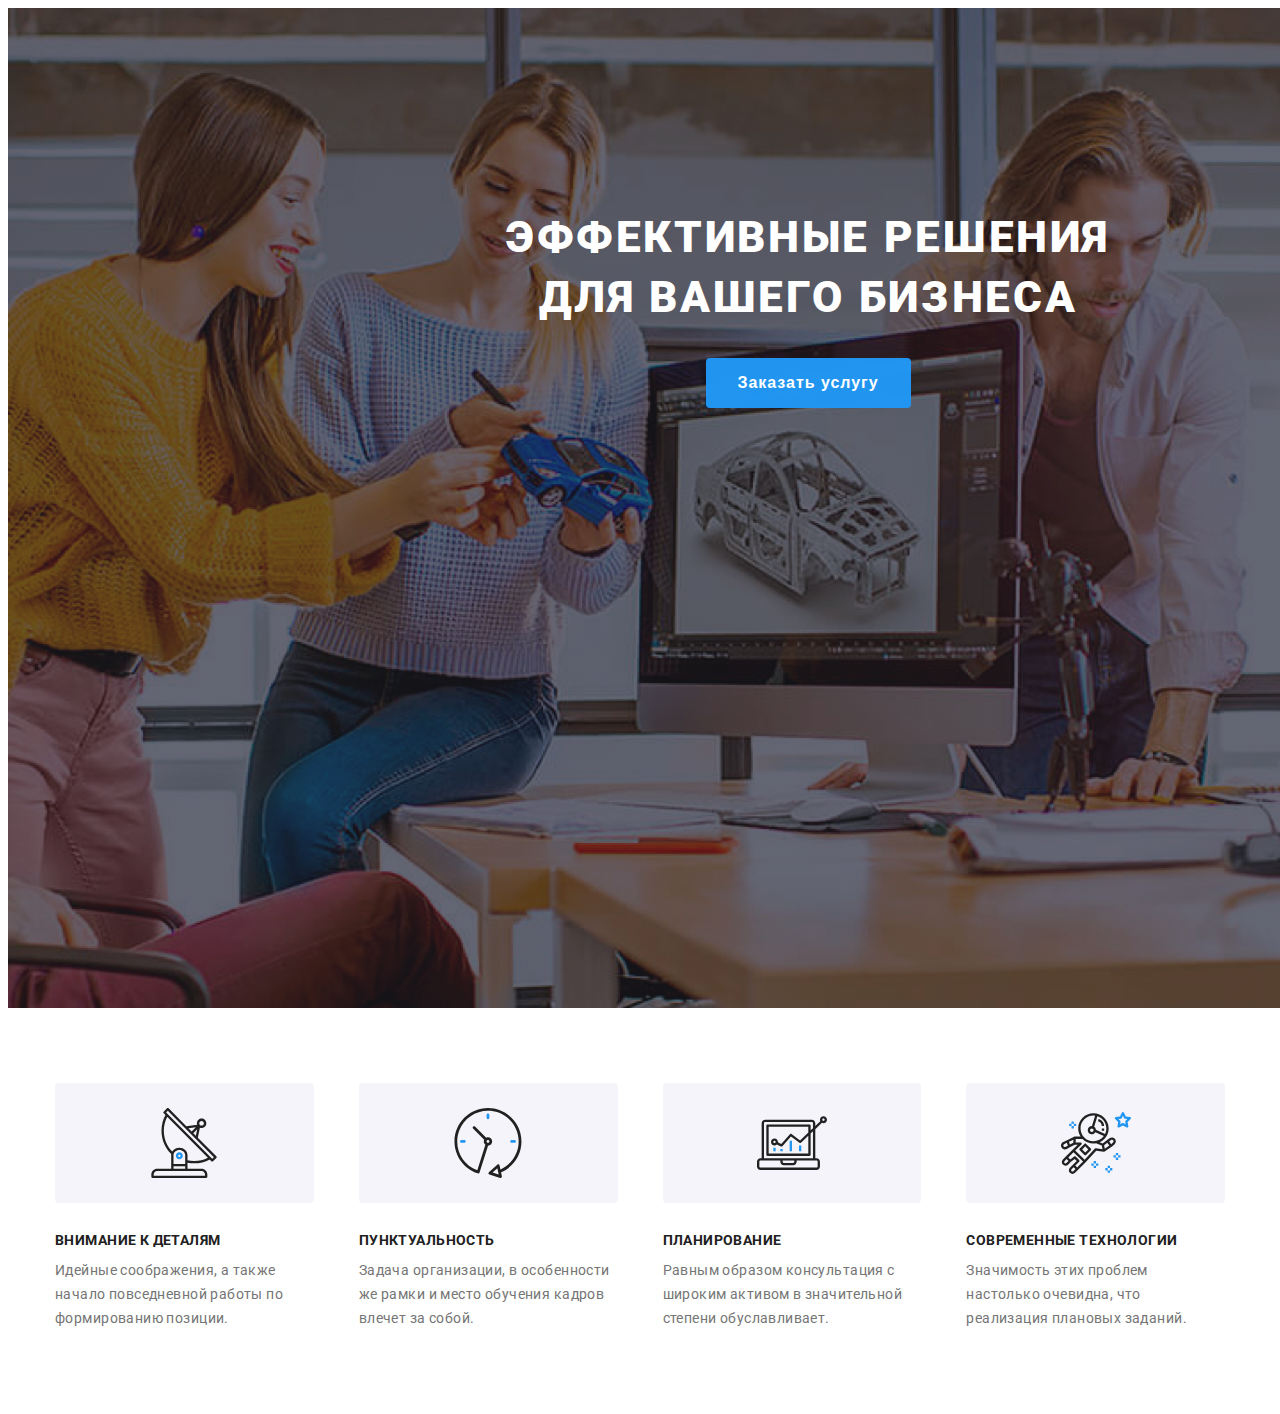
==== commit 15c195a8: "Update index.html" ====
--- a/index.html
+++ b/index.html
@@ -72,7 +72,7 @@
 
       <!-- BENEFITS -->
 
-      <!-- <section class="benefits section">
+      <section class="benefits section">
         <div class="container">
           <h2 hidden>Скрытый заголовок</h2>
           <ul class="benefits__list list">
@@ -122,7 +122,7 @@
             </li>
           </ul>
         </div>
-      </section> -->
+      </section>
 
       <!-- ACTIVITY -->
 
--- a/css/main.min.css
+++ b/css/main.min.css
@@ -1,2 +1,2 @@
-:root{--primary-text-color: #212121;--secondary-text-color: #757575;--accent-color: #2196f3fb;--primary-white-color: #ffffff;--primary-link-color: #afb1b8;--projects-list-gap: 30px}body{font-family:'Roboto', sans-serif;color:var(--primary-text-color)}h1,h2,h3,h4,h5,h6,p{margin:0}ul{margin-top:0;margin-bottom:0;padding-left:0}img{display:block;max-width:100%;height:auto}.list{list-style-type:none}.link{text-decoration:none;color:var(--primary-text-color);transition:color 250ms cubic-bezier(0.4, 0, 0.2, 1)}.link:hover,.link:focus{color:var(--accent-color)}.container{width:100%;padding-left:15px;padding-right:15px;margin:0 auto}.section{padding-top:94px;padding-bottom:94px}.logo{font-family:Raleway;font-weight:700;font-size:26px;line-height:1.19;text-decoration:none;letter-spacing:0.03em;color:var(--primary-text-color)}.span-logo{color:var(--accent-color)}.heading{text-align:center}.header{background-color:var(--primary-white-color);border-bottom:1px solid #ececec}.header .container{display:flex;align-items:center}.navigation{display:flex;align-items:center}.header__list{display:flex;margin-left:93px}.header__item{padding-top:32px;padding-bottom:32px;font-weight:500;font-size:14px;line-height:1.14;letter-spacing:0.02em}.header__item:not(:last-child){margin-right:50px}.header__link{padding-top:32px;padding-bottom:32px;position:relative}.current{color:var(--accent-color)}.current::after{content:'';display:block;background:#2196f3;height:4px;border-radius:2px;bottom:0;width:100%;position:absolute}.header__mail,.header__tel{padding-top:32px;padding-bottom:32px;display:flex;transition:color 250ms cubic-bezier(0.4, 0, 0.2, 1);color:var(--secondary-text-color);font-weight:500;font-size:14px;line-height:1.14;letter-spacing:0.02em}.header__contacts{display:flex;margin-left:auto;align-items:center}.header__contacts .header__сontact-details+.header__сontact-details{margin-left:50px}.header__mail::before{content:'';fill:var(--secondary-text-color)}.header__envelope{margin-right:10px;fill:var(--secondary-text-color);transition:fill 250ms cubic-bezier(0.4, 0, 0.2, 1)}.header__mail:hover .header__envelope,.header__mail:focus .header__envelope{fill:var(--accent-color)}.header__smartphone{margin-right:10px;fill:var(--secondary-text-color);transition:fill 250ms cubic-bezier(0.4, 0, 0.2, 1)}.header__tel:hover .header__smartphone,.header__tel:focus .header__smartphone{fill:var(--accent-color)}.hero{background-color:#2f303a;text-align:center;padding-top:118px;padding-bottom:118px;background-image:linear-gradient(rgba(47,48,58,0.4), rgba(47,48,58,0.4)),url(../../images/hero/hero-img.jpg);max-width:1600px;margin-left:auto;margin-right:auto;background-repeat:no-repeat;background-position:center;background-size:cover}@media (min-device-pixel-ratio: 2), (min-resolution: 192dpi), (min-resolution: 2dppx){.hero .hero{background-image:url("../../images/hero/hero-img2x.jpg")}}.hero__heading{margin-bottom:30px;font-family:Roboto;font-weight:900;font-size:26px;line-height:1.62;letter-spacing:0.06em;text-transform:uppercase;color:var(--primary-white-color)}.hero__btn{padding:10px 32px;font-weight:700;font-size:16px;line-height:1.87;letter-spacing:0.06em;background-color:var(--accent-color);color:var(--primary-white-color);border-radius:4px;border:hidden;cursor:pointer}.btn{cursor:pointer;border:none;padding:6px 22px;border-radius:4px;background-color:#f5f4fa;font-family:Roboto;font-weight:500;font-size:16px;line-height:1.62;text-align:center;letter-spacing:0.03em;color:#212121;transition:color 250ms cubic-bezier(0.4, 0, 0.2, 1),background-color 250ms cubic-bezier(0.4, 0, 0.2, 1)}.btn:hover,.btn:focus{background-color:var(--accent-color);color:var(--primary-white-color)}.benefits{padding-bottom:0}.benefits__list{display:flex}.benefits__item{width:270px}.benefits__item:not(:last-child){margin-right:30px}.benefits-picture{display:flex;align-items:center;justify-content:center;background-color:#f5f4fa;height:120px;width:100%;border-radius:4px;margin-bottom:30px}.benefits__heading{margin-bottom:10px;font-weight:700;font-size:14px;line-height:1.14;letter-spacing:0.03em;text-transform:uppercase}.benefits__text{font-size:14px;line-height:1.71;letter-spacing:0.03em;color:var(--secondary-text-color)}.activity__heading{margin-bottom:50px;font-weight:700;font-size:36px;line-height:1.17;letter-spacing:0.03em}.activity__list{display:flex}.activity__item{position:relative}.activity__item:not(:last-child){margin-right:30px}.activity-description__text{font-family:Roboto;font-weight:700;font-size:14px;line-height:calc(16 / 14);text-align:center;letter-spacing:0.03em;text-transform:uppercase;color:var(--primary-white-color);position:absolute;bottom:0;width:100%;height:70px;background:rgba(47,48,58,0.8);padding:27px 82px}.team{background-color:#f5f4fa}.team__heading{margin-bottom:50px;font-weight:700;font-size:36px;line-height:1.17;letter-spacing:0.03em}.team__list{display:flex}.team__list .team__item+.team__item{margin-left:30px}.employees{background-color:#ffffff;padding-top:30px;padding-bottom:30px;text-align:center;border-bottom:1px;box-shadow:0px 1px 3px rgba(0,0,0,0.12),0px 1px 1px rgba(0,0,0,0.14),0px 2px 1px rgba(0,0,0,0.2);border-radius:0 0 4px 4px}.employees__heading{margin-bottom:10px;font-weight:500;font-size:16px;line-height:1.19;letter-spacing:0.03em}.employees__text{font-size:16px;line-height:1.19;letter-spacing:0.03em;color:var(--secondary-text-color);margin-bottom:16px}.employees-socials{display:flex;justify-content:center}.clients__heading{margin-bottom:50px;font-family:Roboto;font-weight:700;font-size:36px;line-height:1.17;text-align:center;letter-spacing:0.03em;color:var(--primary-text-color)}.clients__list{display:flex;justify-content:center}.clients__item{width:170px;height:92px}.clients__item:not(:last-child){margin-right:30px}.clients__icon{background-color:var(--primary-white-color);border:1px solid var(--primary-link-color);padding:16px 32px;border-radius:4px;width:100%;height:100%;fill:var(--primary-link-color);transition:fill 250ms cubic-bezier(0.4, 0, 0.2, 1),border-color 250ms cubic-bezier(0.4, 0, 0.2, 1)}.clients__link:hover .clients__icon,.clients__link:focus .clients__icon{fill:var(--accent-color);border-color:var(--accent-color)}.footer{background-color:#2f303a;padding-top:60px;padding-bottom:60px}.footer__left{margin-right:70px}.footer__logo{display:block;margin-bottom:20px;color:var(--primary-white-color)}.footer-span__logo{color:var(--accent-color)}.map{display:block;margin-bottom:9px;color:var(--primary-white-color);font-style:normal;font-size:14px;line-height:1.71;letter-spacing:0.03em}.footer__mail{display:block;margin-bottom:9px}.footer__mail,.footer__tel{color:rgba(255,255,255,0.6);font-style:normal;font-weight:400;font-size:14px;line-height:1.14;letter-spacing:0.02em}.footer .container{display:flex;align-items:baseline}.footer__heading{margin-bottom:20px;font-family:Roboto;font-weight:700;font-size:14px;line-height:16px;letter-spacing:0.03em;text-transform:uppercase;color:var(--primary-white-color)}.footer__socials{display:flex}.footer__socials-item:not(:last-child){margin-right:10px}.footer__socials-link{width:44px;height:44px;display:flex;align-items:center;justify-content:center;border-radius:50%;background-color:rgba(255,255,255,0.1);fill:var(--primary-white-color);transition:background-color 250ms cubic-bezier(0.4, 0, 0.2, 1)}.footer__socials-link:hover,.footer__socials-link:focus{background-color:var(--accent-color)}.mailing__form{display:flex}.mailing{margin-left:auto}.mailing__heading{display:block;margin-top:15px;margin-bottom:20px;font-family:Roboto;font-weight:700;font-size:14px;line-height:calc(16 / 14);letter-spacing:0.03em;text-transform:uppercase;color:var(--primary-white-color)}.mailing__input{display:inline-block;min-width:358px;height:50px;background-color:#2196f300;padding-left:16px;border:1px solid rgba(255,255,255,0.3);box-sizing:border-box;filter:drop-shadow(0px 4px 4px rgba(0,0,0,0.15));border-radius:4px;font-size:14px;color:var(--primary-white-color)}.mailing__input::placeholder{font-family:Roboto;font-size:16px;line-height:calc(20 / 16);display:flex;align-items:center;letter-spacing:0.03em;color:rgba(255,255,255,0.6);outline:transparent}.mailing__btn{display:flex;align-items:center;justify-content:center;width:200px;height:50px;margin-left:12px;padding:10px 28px;font-weight:700;font-size:16px;line-height:clac(30/16);text-align:center;letter-spacing:0.06em;background:#2196f3;color:var(--primary-white-color);box-shadow:0px 4px 4px rgba(0,0,0,0.15);border-radius:4px;outline:transparent;cursor:pointer}.mailing__icon-send{margin-left:10px;fill:var(--primary-white-color)}.backdrop{position:fixed;top:0;left:0;width:100%;height:100%;background-color:rgba(0,0,0,0.2);opacity:1;transition:opacity 250ms cubic-bezier(0.4, 0, 0.2, 1)}.backdrop.is-hidden{opacity:0;pointer-events:none;visibility:visible}.modal{position:absolute;top:50%;left:50%;transform:translate(-50%, -50%);padding:40px;min-width:528px;min-height:581px;transition:250ms cubic-bezier(0.4, 0, 0.2, 1);transform:translate(-50%, -50%) scale(1);background-color:var(--primary-white-color);box-shadow:0px 4px 4px rgba(0,0,0,0.25)}.backdrop.is-hidden .modal{transition:250ms cubic-bezier(0.4, 0, 0.2, 1);transform:translate(-50%, -50%) scale(1.5)}.modal__btn{position:absolute;top:8px;right:8px;display:flex;align-items:center;justify-content:center;box-sizing:border-box;height:30px;width:30px;border-radius:50%;border:1px solid rgba(0,0,0,0.1);background-color:var(--primary-white-color);cursor:pointer;transition:fill 250ms cubic-bezier(0.4, 0, 0.2, 1)}.modal__btn:hover,.modal__btn:focus{fill:var(--accent-color)}.modal__heading{display:block;margin-bottom:12px;font-family:Roboto;font-weight:700;font-size:20px;line-height:calc(23 / 20);text-align:center;letter-spacing:0.03em;color:var(--primary-text-color)}.modal-field{margin-bottom:10px}.modal-field__lable{display:block;margin-bottom:4px;font-family:Roboto;font-size:12px;line-height:calc(14 / 12);letter-spacing:0.01em;color:var(--secondary-text-color)}.modal-field__wrap{display:block;position:relative}.modal-field__input{padding-left:42px;width:100%;height:40px;border:1px solid rgba(33,33,33,0.2);box-sizing:border-box;border-radius:4px;outline:transparent;transition:border-color 250ms cubic-bezier(0.4, 0, 0.2, 1)}.modal-field__input:hover,.modal-field__input:focus{border-color:var(--accent-color)}.modal-field__icon{position:absolute;top:50%;transform:translateY(-50%);left:12px;fill:#212121;transition:fill 250ms cubic-bezier(0.4, 0, 0.2, 1)}.modal-field__input:hover+.modal-field__icon,.modal-field__input:focus+.modal-field__icon{fill:var(--accent-color)}.modal-field__comments{padding-top:12px;padding-left:16px;width:100%;height:120px;resize:none;border:1px solid rgba(33,33,33,0.2);box-sizing:border-box;border-radius:4px;outline:transparent;font-size:14px;transition:border-color 250ms cubic-bezier(0.4, 0, 0.2, 1)}.modal-field__comments::placeholder{font-family:Roboto;font-size:12px;line-height:calc(14 / 12);letter-spacing:0.01em;color:rgba(117,117,117,0.5)}.modal-field__comments:hover,.modal-field__comments:focus{border-color:var(--accent-color)}.modal-check{margin-bottom:30px}.visually-hidden{position:absolute;width:1px;height:1px;margin:-1px;padding:0;overflow:hidden;border:0;clip:rect(0 0 0 0)}.modal-check__label{display:flex;align-items:center;justify-content:center;font-family:Roboto;font-size:14px;line-height:calc(24 / 14);letter-spacing:0.03em;color:var(--secondary-text-color)}.modal-link{margin-left:4px}.modal-check__wrapper{margin-right:8px;width:16px;height:15px;border:2px solid var(--primary-text-color);border-radius:4px;display:flex;align-items:center;justify-content:center}.modal-check__icon{fill:var(--primary-white-color)}.modal-check__checkbox:checked+.modal-check__label>.modal-check__wrapper{background-color:var(--accent-color);border:transparent}.check-btn{display:block;margin:0 auto;width:200px;height:50px;padding:10px 32px;font-weight:700;font-size:16px;line-height:1.87;letter-spacing:0.06em;background-color:var(--accent-color);color:var(--primary-white-color);border-radius:4px;border:hidden;box-shadow:0px 4px 4px rgba(0,0,0,0.15);cursor:pointer}.employees-socials__item{width:44px;height:44px}.employees-socials__item:not(:last-child){margin-right:10px}.employees-socials__link{width:100%;height:100%;display:flex;align-items:center;justify-content:center;border-radius:50%;background-color:var(--primary-white-color);transition:background-color 250ms cubic-bezier(0.4, 0, 0.2, 1)}.employees-socials__link:hover,.employees-socials__link:focus{background-color:var(--accent-color)}.employees-socials__icon{fill:var(--primary-link-color);transition:fill 250ms cubic-bezier(0.4, 0, 0.2, 1)}.employees-socials__link:hover .employees-socials__icon,.employees-socials__link:focus .employees-socials__icon{fill:var(--primary-white-color)}.projects-list{display:flex;flex-wrap:wrap;margin-top:calc(-1 * var(--projects-list-gap));margin-left:calc(-1 * var(--projects-list-gap))}.projects-item{transition:box-shadow 250ms cubic-bezier(0.4, 0, 0.2, 1)}.projects-item:hover,.projects-item:focus{box-shadow:0px 1px 1px rgba(0,0,0,0.12),0px 4px 4px rgba(0,0,0,0.06),1px 4px 6px rgba(0,0,0,0.16)}.projects-list>.projects-item{flex-basis:calc(100% / 3 - var(--projects-list-gap));margin-top:var(--projects-list-gap);margin-left:var(--projects-list-gap)}.projects-overlay{position:relative;overflow:hidden}.projects-description{position:absolute;top:0;left:0;height:100%;padding:63px 24px;background-color:rgba(33,150,243,0.9);transform:translateY(100%);transition:transform 250ms cubic-bezier(0.4, 0, 0.2, 1);font-family:Roboto;font-style:normal;font-weight:400;font-size:18px;line-height:calc(28 / 18);letter-spacing:0.03em;color:var(--primary-white-color)}.projects-item:hover .projects-description{transform:translateY(0%)}.projects-text{font-size:16px;line-height:1.87;letter-spacing:0.03em;color:var(--secondary-text-color)}.projects-heading{font-weight:700;font-size:18px;line-height:2;letter-spacing:0.06em;color:var(--primary-text-color);margin-bottom:4px}.projects-content{background-color:var(--primary-white-color);padding:20px 24px;border:1px solid #eeeeee}.filters-list{display:flex;justify-content:center;padding-top:0;margin-bottom:50px}.filters-item{font-family:Roboto;font-style:normal;font-weight:500;font-size:16px;line-height:1.62;text-align:center;letter-spacing:0.03em;color:var(--primary-text-color);transition:box-shadow 250ms cubic-bezier(0.4, 0, 0.2, 1),border-radius 250ms cubic-bezier(0.4, 0, 0.2, 1)}.filters-item:not(:last-child){margin-right:8px}.filters-item:hover,.filters-item:focus{box-shadow:0px 3px 1px rgba(0,0,0,0.1),0px 1px 2px rgba(0,0,0,0.08),0px 2px 2px rgba(0,0,0,0.12);border-radius:4px}
+:root{--primary-text-color: #212121;--secondary-text-color: #757575;--accent-color: #2196f3fb;--primary-white-color: #ffffff;--primary-link-color: #afb1b8;--projects-list-gap: 30px}body{font-family:'Roboto', sans-serif;color:var(--primary-text-color)}h1,h2,h3,h4,h5,h6,p{margin:0}ul{margin-top:0;margin-bottom:0;padding-left:0}img{display:block;max-width:100%;height:auto}.list{list-style-type:none}.link{text-decoration:none;color:var(--primary-text-color);transition:color 250ms cubic-bezier(0.4, 0, 0.2, 1)}.link:hover,.link:focus{color:var(--accent-color)}.container{width:100%;padding-left:15px;padding-right:15px;margin:0 auto}@media screen and (min-width: 480px){.container{width:480px}}@media screen and (min-width: 768px){.container{width:768px}}@media screen and (min-width: 1200px){.container{width:1200px}}.section{padding-top:94px;padding-bottom:94px}.logo{font-family:Raleway;font-weight:700;font-size:26px;line-height:1.19;text-decoration:none;letter-spacing:0.03em;color:var(--primary-text-color)}.span-logo{color:var(--accent-color)}.heading{text-align:center}.header{background-color:var(--primary-white-color);border-bottom:1px solid #ececec}.header .container{display:flex;align-items:center}.navigation{display:flex;align-items:center}.header__list{display:flex;margin-left:93px}.header__item{padding-top:32px;padding-bottom:32px;font-weight:500;font-size:14px;line-height:1.14;letter-spacing:0.02em}.header__item:not(:last-child){margin-right:50px}.header__link{padding-top:32px;padding-bottom:32px;position:relative}.current{color:var(--accent-color)}.current::after{content:'';display:block;background:#2196f3;height:4px;border-radius:2px;bottom:0;width:100%;position:absolute}.header__mail,.header__tel{padding-top:32px;padding-bottom:32px;display:flex;transition:color 250ms cubic-bezier(0.4, 0, 0.2, 1);color:var(--secondary-text-color);font-weight:500;font-size:14px;line-height:1.14;letter-spacing:0.02em}.header__contacts{display:flex;margin-left:auto;align-items:center}.header__contacts .header__сontact-details+.header__сontact-details{margin-left:50px}.header__mail::before{content:'';fill:var(--secondary-text-color)}.header__envelope{margin-right:10px;fill:var(--secondary-text-color);transition:fill 250ms cubic-bezier(0.4, 0, 0.2, 1)}.header__mail:hover .header__envelope,.header__mail:focus .header__envelope{fill:var(--accent-color)}.header__smartphone{margin-right:10px;fill:var(--secondary-text-color);transition:fill 250ms cubic-bezier(0.4, 0, 0.2, 1)}.header__tel:hover .header__smartphone,.header__tel:focus .header__smartphone{fill:var(--accent-color)}.hero{background-color:#2f303a;text-align:center;padding-top:118px;padding-bottom:118px;background-image:linear-gradient(rgba(47,48,58,0.4), rgba(47,48,58,0.4)),url(../../images/hero/hero-img.jpg);margin-left:auto;margin-right:auto;background-repeat:no-repeat;background-position:center;background-size:cover}@media (min-device-pixel-ratio: 2), (-webkit-min-device-pixel-ratio: 2), (min-resolution: 192dpi), (min-resolution: 2dppx){.hero .hero{background-image:url("../../images/hero/hero-img2x.jpg")}}@media screen and (min-width: 768px){.hero{width:768px;background-image:linear-gradient(rgba(47,48,58,0.4), rgba(47,48,58,0.4)),url(../../images/hero/hero-img-tabl.jpg)}}@media screen and (min-width: 768px) and (min-width: 768px){.hero{background-image:linear-gradient(rgba(47,48,58,0.4), rgba(47,48,58,0.4)),url(../../images/hero/hero-img-tabl2x.jpg)}}@media screen and (min-width: 1200px){.hero{background-image:linear-gradient(rgba(47,48,58,0.4), rgba(47,48,58,0.4)),url(../../images/hero/hero-img-desk.jpg);width:1600px;height:600px;padding-top:200px;padding-bottom:200px}}@media screen and (min-width: 1200px) and (min-width: 1200px){.hero{background-image:linear-gradient(rgba(47,48,58,0.4), rgba(47,48,58,0.4)),url(../../images/hero/hero-img-desk2x.jpg)}}.hero__heading{margin-bottom:30px;font-family:Roboto;font-weight:900;font-size:26px;line-height:1.62;letter-spacing:0.06em;text-transform:uppercase;color:var(--primary-white-color)}@media screen and (min-width: 1200px){.hero__heading{font-size:44px;line-height:1.36}}.hero__btn{padding:10px 32px;font-weight:700;font-size:16px;line-height:1.87;letter-spacing:0.06em;background-color:var(--accent-color);color:var(--primary-white-color);border-radius:4px;border:hidden;cursor:pointer}.btn{cursor:pointer;border:none;padding:6px 22px;border-radius:4px;background-color:#f5f4fa;font-family:Roboto;font-weight:500;font-size:16px;line-height:1.62;text-align:center;letter-spacing:0.03em;color:#212121;transition:color 250ms cubic-bezier(0.4, 0, 0.2, 1),background-color 250ms cubic-bezier(0.4, 0, 0.2, 1)}.btn:hover,.btn:focus{background-color:var(--accent-color);color:var(--primary-white-color)}.benefits{padding-top:60px;padding-bottom:60px}@media screen and (min-width: 768px){.benefits__list{display:flex;flex-wrap:wrap;margin:-15px}}@media screen and (min-width: 1200px){.benefits__list{flex-wrap:unset;margin:unset}}.benefits__item{width:100%}@media screen and (max-width: 767px){.benefits__item:not(:last-child){margin-bottom:30px}}@media screen and (min-width: 768px){.benefits__item{width:calc((100% - 4 * 15px) / 2);margin:15px}}@media screen and (min-width: 1200px){.benefits__item{width:270px}.benefits__item:not(:last-child){margin-right:30px}}.benefits-picture{display:flex;align-items:center;justify-content:center;background-color:#f5f4fa;height:120px;width:100%;border-radius:4px;margin-bottom:30px}.benefits__heading{margin-bottom:10px;font-weight:700;font-size:14px;line-height:1.14;letter-spacing:0.03em;text-transform:uppercase;text-align:center}@media screen and (min-width: 768px){.benefits__heading{text-align:left}}.benefits__text{font-size:14px;line-height:1.71;letter-spacing:0.03em;color:var(--secondary-text-color)}.activity__heading{margin-bottom:50px;font-weight:700;font-size:36px;line-height:1.17;letter-spacing:0.03em}.activity__list{display:flex}.activity__item{position:relative}.activity__item:not(:last-child){margin-right:30px}.activity-description__text{font-family:Roboto;font-weight:700;font-size:14px;line-height:calc(16 / 14);text-align:center;letter-spacing:0.03em;text-transform:uppercase;color:var(--primary-white-color);position:absolute;bottom:0;width:100%;height:70px;background:rgba(47,48,58,0.8);padding:27px 82px}.team{background-color:#f5f4fa}.team__heading{margin-bottom:50px;font-weight:700;font-size:36px;line-height:1.17;letter-spacing:0.03em}.team__list{display:flex}.team__list .team__item+.team__item{margin-left:30px}.employees{background-color:#ffffff;padding-top:30px;padding-bottom:30px;text-align:center;border-bottom:1px;box-shadow:0px 1px 3px rgba(0,0,0,0.12),0px 1px 1px rgba(0,0,0,0.14),0px 2px 1px rgba(0,0,0,0.2);border-radius:0 0 4px 4px}.employees__heading{margin-bottom:10px;font-weight:500;font-size:16px;line-height:1.19;letter-spacing:0.03em}.employees__text{font-size:16px;line-height:1.19;letter-spacing:0.03em;color:var(--secondary-text-color);margin-bottom:16px}.employees-socials{display:flex;justify-content:center}.clients__heading{margin-bottom:50px;font-family:Roboto;font-weight:700;font-size:36px;line-height:1.17;text-align:center;letter-spacing:0.03em;color:var(--primary-text-color)}.clients__list{display:flex;justify-content:center}.clients__item{width:170px;height:92px}.clients__item:not(:last-child){margin-right:30px}.clients__icon{background-color:var(--primary-white-color);border:1px solid var(--primary-link-color);padding:16px 32px;border-radius:4px;width:100%;height:100%;fill:var(--primary-link-color);transition:fill 250ms cubic-bezier(0.4, 0, 0.2, 1),border-color 250ms cubic-bezier(0.4, 0, 0.2, 1)}.clients__link:hover .clients__icon,.clients__link:focus .clients__icon{fill:var(--accent-color);border-color:var(--accent-color)}.footer{background-color:#2f303a;padding-top:60px;padding-bottom:60px}.footer__left{margin-right:70px}.footer__logo{display:block;margin-bottom:20px;color:var(--primary-white-color)}.footer-span__logo{color:var(--accent-color)}.map{display:block;margin-bottom:9px;color:var(--primary-white-color);font-style:normal;font-size:14px;line-height:1.71;letter-spacing:0.03em}.footer__mail{display:block;margin-bottom:9px}.footer__mail,.footer__tel{color:rgba(255,255,255,0.6);font-style:normal;font-weight:400;font-size:14px;line-height:1.14;letter-spacing:0.02em}.footer .container{display:flex;align-items:baseline}.footer__heading{margin-bottom:20px;font-family:Roboto;font-weight:700;font-size:14px;line-height:16px;letter-spacing:0.03em;text-transform:uppercase;color:var(--primary-white-color)}.footer__socials{display:flex}.footer__socials-item:not(:last-child){margin-right:10px}.footer__socials-link{width:44px;height:44px;display:flex;align-items:center;justify-content:center;border-radius:50%;background-color:rgba(255,255,255,0.1);fill:var(--primary-white-color);transition:background-color 250ms cubic-bezier(0.4, 0, 0.2, 1)}.footer__socials-link:hover,.footer__socials-link:focus{background-color:var(--accent-color)}.mailing__form{display:flex}.mailing{margin-left:auto}.mailing__heading{display:block;margin-top:15px;margin-bottom:20px;font-family:Roboto;font-weight:700;font-size:14px;line-height:calc(16 / 14);letter-spacing:0.03em;text-transform:uppercase;color:var(--primary-white-color)}.mailing__input{display:inline-block;min-width:358px;height:50px;background-color:#2196f300;padding-left:16px;border:1px solid rgba(255,255,255,0.3);box-sizing:border-box;filter:drop-shadow(0px 4px 4px rgba(0,0,0,0.15));border-radius:4px;font-size:14px;color:var(--primary-white-color)}.mailing__input::placeholder{font-family:Roboto;font-size:16px;line-height:calc(20 / 16);display:flex;align-items:center;letter-spacing:0.03em;color:rgba(255,255,255,0.6);outline:transparent}.mailing__btn{display:flex;align-items:center;justify-content:center;width:200px;height:50px;margin-left:12px;padding:10px 28px;font-weight:700;font-size:16px;line-height:clac(30/16);text-align:center;letter-spacing:0.06em;background:#2196f3;color:var(--primary-white-color);box-shadow:0px 4px 4px rgba(0,0,0,0.15);border-radius:4px;outline:transparent;cursor:pointer}.mailing__icon-send{margin-left:10px;fill:var(--primary-white-color)}.backdrop{position:fixed;top:0;left:0;width:100%;height:100%;background-color:rgba(0,0,0,0.2);opacity:1;transition:opacity 250ms cubic-bezier(0.4, 0, 0.2, 1)}.backdrop.is-hidden{opacity:0;pointer-events:none;visibility:visible}.modal{position:absolute;top:50%;left:50%;transform:translate(-50%, -50%);padding:40px;min-width:528px;min-height:581px;transition:250ms cubic-bezier(0.4, 0, 0.2, 1);transform:translate(-50%, -50%) scale(1);background-color:var(--primary-white-color);box-shadow:0px 4px 4px rgba(0,0,0,0.25)}.backdrop.is-hidden .modal{transition:250ms cubic-bezier(0.4, 0, 0.2, 1);transform:translate(-50%, -50%) scale(1.5)}.modal__btn{position:absolute;top:8px;right:8px;display:flex;align-items:center;justify-content:center;box-sizing:border-box;height:30px;width:30px;border-radius:50%;border:1px solid rgba(0,0,0,0.1);background-color:var(--primary-white-color);cursor:pointer;transition:fill 250ms cubic-bezier(0.4, 0, 0.2, 1)}.modal__btn:hover,.modal__btn:focus{fill:var(--accent-color)}.modal__heading{display:block;margin-bottom:12px;font-family:Roboto;font-weight:700;font-size:20px;line-height:calc(23 / 20);text-align:center;letter-spacing:0.03em;color:var(--primary-text-color)}.modal-field{margin-bottom:10px}.modal-field__lable{display:block;margin-bottom:4px;font-family:Roboto;font-size:12px;line-height:calc(14 / 12);letter-spacing:0.01em;color:var(--secondary-text-color)}.modal-field__wrap{display:block;position:relative}.modal-field__input{padding-left:42px;width:100%;height:40px;border:1px solid rgba(33,33,33,0.2);box-sizing:border-box;border-radius:4px;outline:transparent;transition:border-color 250ms cubic-bezier(0.4, 0, 0.2, 1)}.modal-field__input:hover,.modal-field__input:focus{border-color:var(--accent-color)}.modal-field__icon{position:absolute;top:50%;transform:translateY(-50%);left:12px;fill:#212121;transition:fill 250ms cubic-bezier(0.4, 0, 0.2, 1)}.modal-field__input:hover+.modal-field__icon,.modal-field__input:focus+.modal-field__icon{fill:var(--accent-color)}.modal-field__comments{padding-top:12px;padding-left:16px;width:100%;height:120px;resize:none;border:1px solid rgba(33,33,33,0.2);box-sizing:border-box;border-radius:4px;outline:transparent;font-size:14px;transition:border-color 250ms cubic-bezier(0.4, 0, 0.2, 1)}.modal-field__comments::placeholder{font-family:Roboto;font-size:12px;line-height:calc(14 / 12);letter-spacing:0.01em;color:rgba(117,117,117,0.5)}.modal-field__comments:hover,.modal-field__comments:focus{border-color:var(--accent-color)}.modal-check{margin-bottom:30px}.visually-hidden{position:absolute;width:1px;height:1px;margin:-1px;padding:0;overflow:hidden;border:0;clip:rect(0 0 0 0)}.modal-check__label{display:flex;align-items:center;justify-content:center;font-family:Roboto;font-size:14px;line-height:calc(24 / 14);letter-spacing:0.03em;color:var(--secondary-text-color)}.modal-link{margin-left:4px}.modal-check__wrapper{margin-right:8px;width:16px;height:15px;border:2px solid var(--primary-text-color);border-radius:4px;display:flex;align-items:center;justify-content:center}.modal-check__icon{fill:var(--primary-white-color)}.modal-check__checkbox:checked+.modal-check__label>.modal-check__wrapper{background-color:var(--accent-color);border:transparent}.check-btn{display:block;margin:0 auto;width:200px;height:50px;padding:10px 32px;font-weight:700;font-size:16px;line-height:1.87;letter-spacing:0.06em;background-color:var(--accent-color);color:var(--primary-white-color);border-radius:4px;border:hidden;box-shadow:0px 4px 4px rgba(0,0,0,0.15);cursor:pointer}.employees-socials__item{width:44px;height:44px}.employees-socials__item:not(:last-child){margin-right:10px}.employees-socials__link{width:100%;height:100%;display:flex;align-items:center;justify-content:center;border-radius:50%;background-color:var(--primary-white-color);transition:background-color 250ms cubic-bezier(0.4, 0, 0.2, 1)}.employees-socials__link:hover,.employees-socials__link:focus{background-color:var(--accent-color)}.employees-socials__icon{fill:var(--primary-link-color);transition:fill 250ms cubic-bezier(0.4, 0, 0.2, 1)}.employees-socials__link:hover .employees-socials__icon,.employees-socials__link:focus .employees-socials__icon{fill:var(--primary-white-color)}.projects-list{display:flex;flex-wrap:wrap;margin-top:calc(-1 * var(--projects-list-gap));margin-left:calc(-1 * var(--projects-list-gap))}.projects-item{transition:box-shadow 250ms cubic-bezier(0.4, 0, 0.2, 1)}.projects-item:hover,.projects-item:focus{box-shadow:0px 1px 1px rgba(0,0,0,0.12),0px 4px 4px rgba(0,0,0,0.06),1px 4px 6px rgba(0,0,0,0.16)}.projects-list>.projects-item{flex-basis:calc(100% / 3 - var(--projects-list-gap));margin-top:var(--projects-list-gap);margin-left:var(--projects-list-gap)}.projects-overlay{position:relative;overflow:hidden}.projects-description{position:absolute;top:0;left:0;height:100%;padding:63px 24px;background-color:rgba(33,150,243,0.9);transform:translateY(100%);transition:transform 250ms cubic-bezier(0.4, 0, 0.2, 1);font-family:Roboto;font-style:normal;font-weight:400;font-size:18px;line-height:calc(28 / 18);letter-spacing:0.03em;color:var(--primary-white-color)}.projects-item:hover .projects-description{transform:translateY(0%)}.projects-text{font-size:16px;line-height:1.87;letter-spacing:0.03em;color:var(--secondary-text-color)}.projects-heading{font-weight:700;font-size:18px;line-height:2;letter-spacing:0.06em;color:var(--primary-text-color);margin-bottom:4px}.projects-content{background-color:var(--primary-white-color);padding:20px 24px;border:1px solid #eeeeee}.filters-list{display:flex;justify-content:center;padding-top:0;margin-bottom:50px}.filters-item{font-family:Roboto;font-style:normal;font-weight:500;font-size:16px;line-height:1.62;text-align:center;letter-spacing:0.03em;color:var(--primary-text-color);transition:box-shadow 250ms cubic-bezier(0.4, 0, 0.2, 1),border-radius 250ms cubic-bezier(0.4, 0, 0.2, 1)}.filters-item:not(:last-child){margin-right:8px}.filters-item:hover,.filters-item:focus{box-shadow:0px 3px 1px rgba(0,0,0,0.1),0px 1px 2px rgba(0,0,0,0.08),0px 2px 2px rgba(0,0,0,0.12);border-radius:4px}
 /*# sourceMappingURL=main.min.css.map */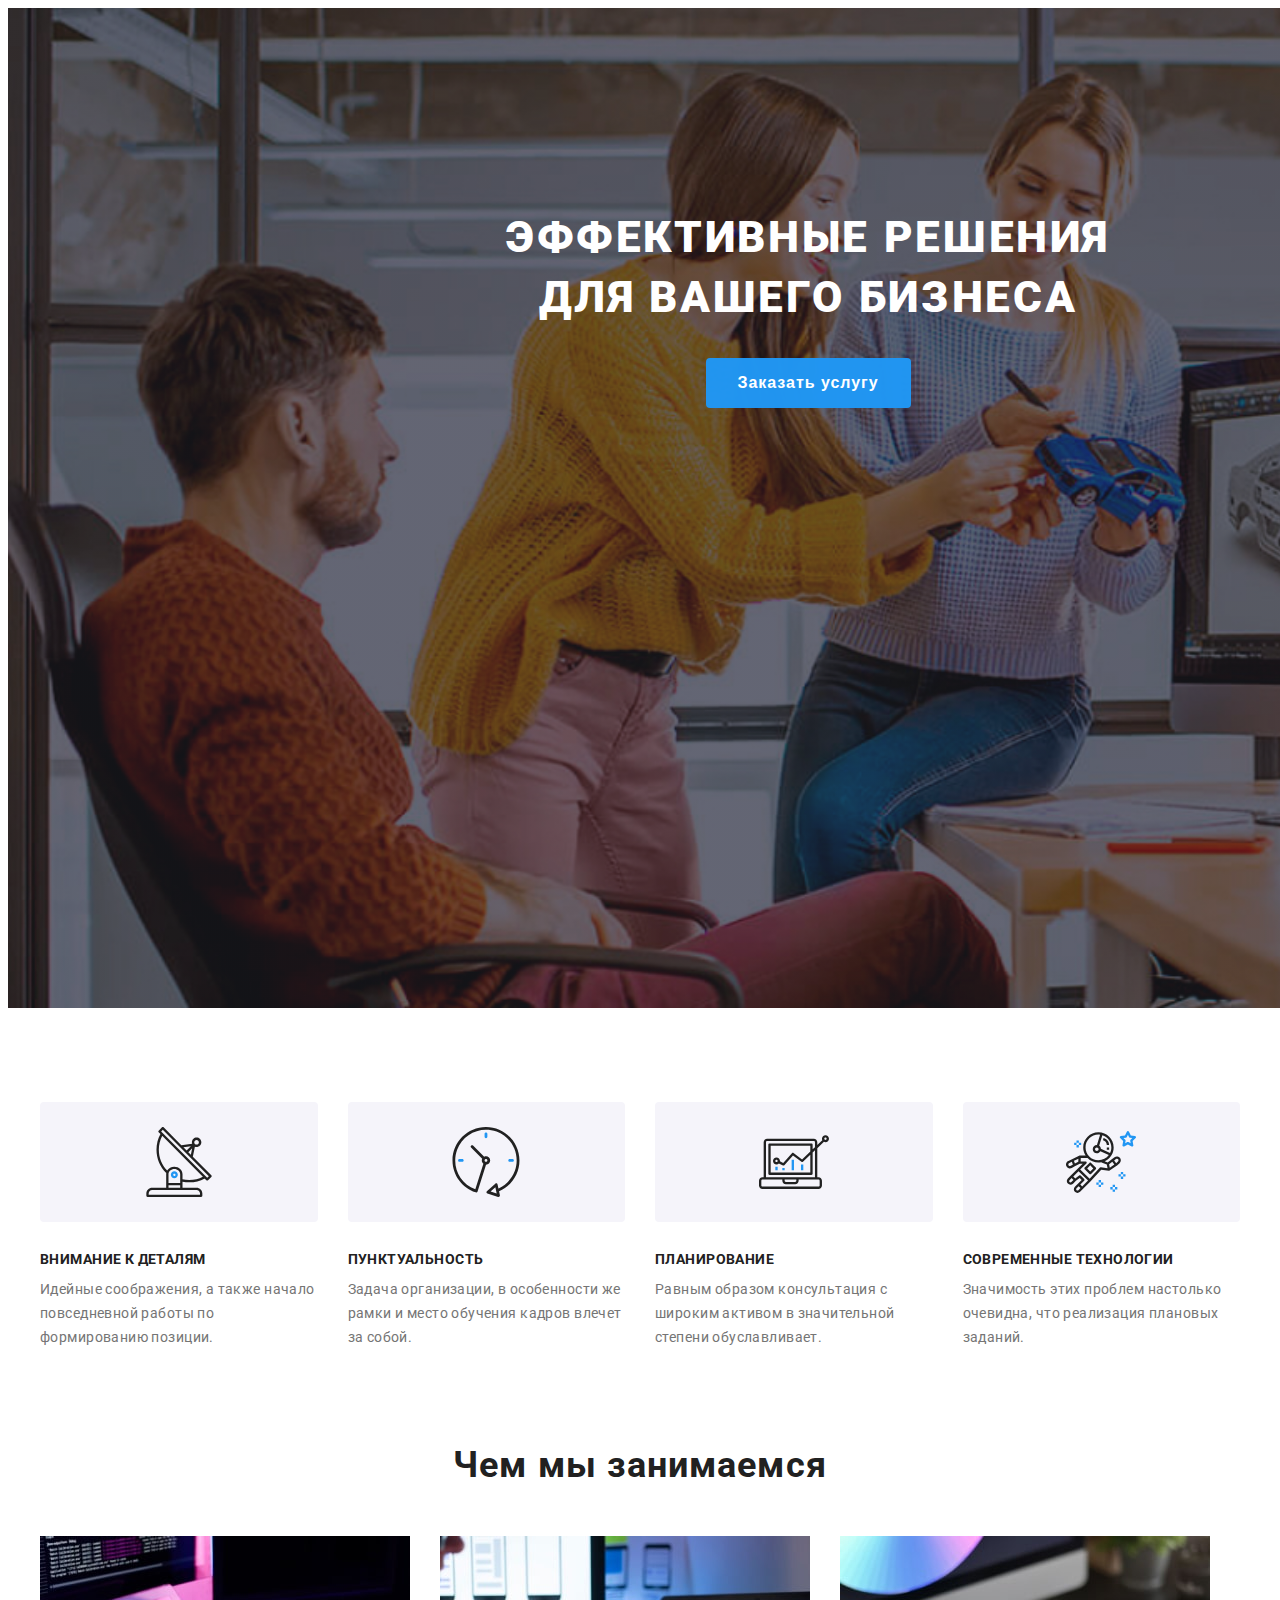
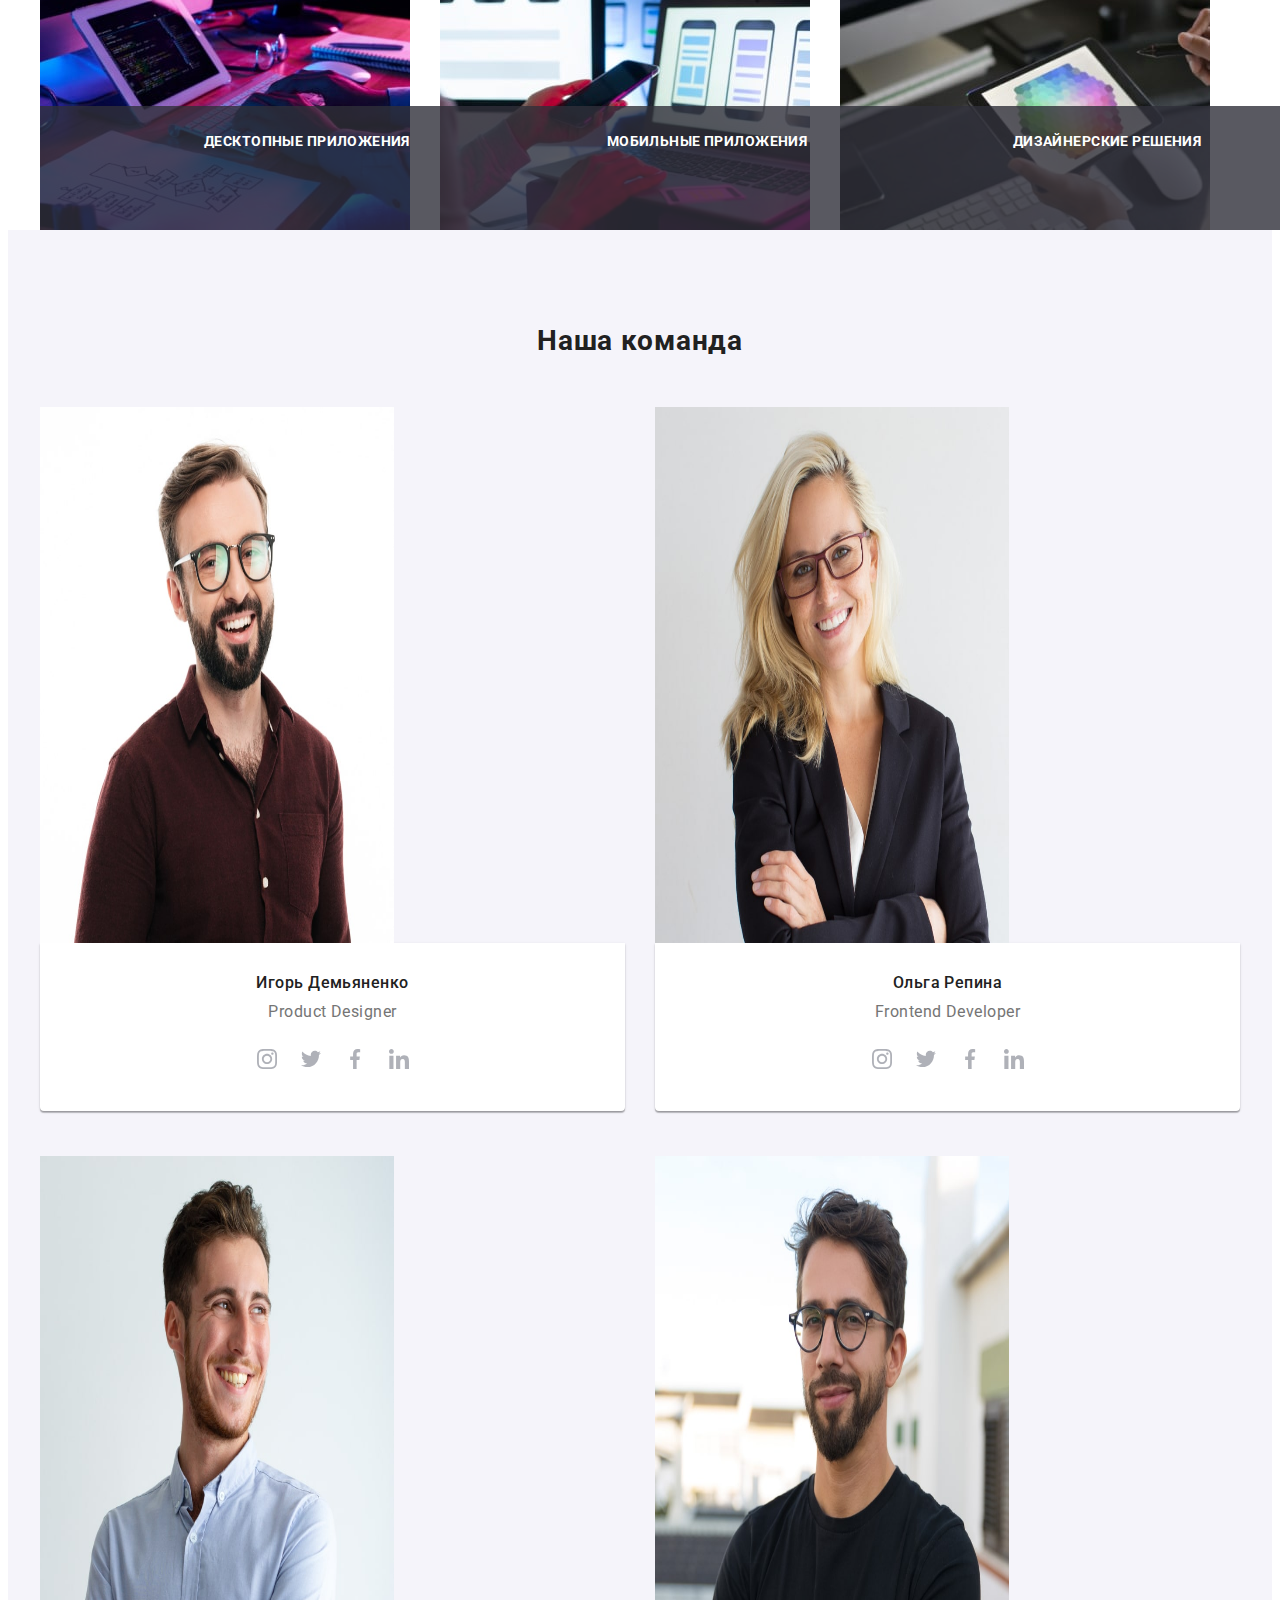
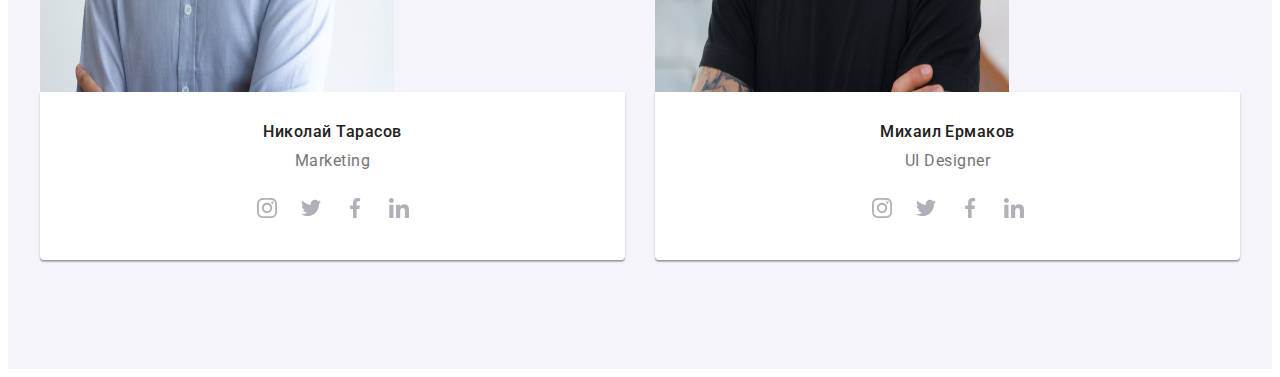
==== commit d0059369: "Update index.html" ====
--- a/index.html
+++ b/index.html
@@ -126,7 +126,7 @@
 
       <!-- ACTIVITY -->
 
-      <!-- <section class="activity section">
+      <section class="activity section">
         <div class="container">
           <h2 class="activity__heading heading">Чем мы занимаемся</h2>
           <ul class="activity__list list">
@@ -168,15 +168,24 @@
             </li>
           </ul>
         </div>
-      </section> -->
+      </section>
 
       <!-- TEAM -->
 
-      <!-- <section class="team section">
+      <section class="team section">
         <div class="container">
           <h2 class="team__heading heading">Наша команда</h2>
           <ul class="team__list list">
             <li class="team__item">
+              <picture>
+                <source
+                  srcset="
+                    ./images/team-photos/img-mobile.jpg   1x,
+                    ./images/team-photos/img-mobile2x.jpg 2x
+                  "
+                  media="(min-width:480px)"
+                />
+              </picture>
               <img
                 class="team__photo"
                 src="./images/team-photos/img1.jpg"
@@ -350,7 +359,7 @@
             </li>
           </ul>
         </div>
-      </section> -->
+      </section>
 
       <!-- CLIENTS -->
 
--- a/css/main.min.css
+++ b/css/main.min.css
@@ -1,2 +1,2 @@
-:root{--primary-text-color: #212121;--secondary-text-color: #757575;--accent-color: #2196f3fb;--primary-white-color: #ffffff;--primary-link-color: #afb1b8;--projects-list-gap: 30px}body{font-family:'Roboto', sans-serif;color:var(--primary-text-color)}h1,h2,h3,h4,h5,h6,p{margin:0}ul{margin-top:0;margin-bottom:0;padding-left:0}img{display:block;max-width:100%;height:auto}.list{list-style-type:none}.link{text-decoration:none;color:var(--primary-text-color);transition:color 250ms cubic-bezier(0.4, 0, 0.2, 1)}.link:hover,.link:focus{color:var(--accent-color)}.container{width:100%;padding-left:15px;padding-right:15px;margin:0 auto}@media screen and (min-width: 480px){.container{width:480px}}@media screen and (min-width: 768px){.container{width:768px}}@media screen and (min-width: 1200px){.container{width:1200px}}.section{padding-top:94px;padding-bottom:94px}.logo{font-family:Raleway;font-weight:700;font-size:26px;line-height:1.19;text-decoration:none;letter-spacing:0.03em;color:var(--primary-text-color)}.span-logo{color:var(--accent-color)}.heading{text-align:center}.header{background-color:var(--primary-white-color);border-bottom:1px solid #ececec}.header .container{display:flex;align-items:center}.navigation{display:flex;align-items:center}.header__list{display:flex;margin-left:93px}.header__item{padding-top:32px;padding-bottom:32px;font-weight:500;font-size:14px;line-height:1.14;letter-spacing:0.02em}.header__item:not(:last-child){margin-right:50px}.header__link{padding-top:32px;padding-bottom:32px;position:relative}.current{color:var(--accent-color)}.current::after{content:'';display:block;background:#2196f3;height:4px;border-radius:2px;bottom:0;width:100%;position:absolute}.header__mail,.header__tel{padding-top:32px;padding-bottom:32px;display:flex;transition:color 250ms cubic-bezier(0.4, 0, 0.2, 1);color:var(--secondary-text-color);font-weight:500;font-size:14px;line-height:1.14;letter-spacing:0.02em}.header__contacts{display:flex;margin-left:auto;align-items:center}.header__contacts .header__сontact-details+.header__сontact-details{margin-left:50px}.header__mail::before{content:'';fill:var(--secondary-text-color)}.header__envelope{margin-right:10px;fill:var(--secondary-text-color);transition:fill 250ms cubic-bezier(0.4, 0, 0.2, 1)}.header__mail:hover .header__envelope,.header__mail:focus .header__envelope{fill:var(--accent-color)}.header__smartphone{margin-right:10px;fill:var(--secondary-text-color);transition:fill 250ms cubic-bezier(0.4, 0, 0.2, 1)}.header__tel:hover .header__smartphone,.header__tel:focus .header__smartphone{fill:var(--accent-color)}.hero{background-color:#2f303a;text-align:center;padding-top:118px;padding-bottom:118px;background-image:linear-gradient(rgba(47,48,58,0.4), rgba(47,48,58,0.4)),url(../../images/hero/hero-img.jpg);margin-left:auto;margin-right:auto;background-repeat:no-repeat;background-position:center;background-size:cover}@media (min-device-pixel-ratio: 2), (-webkit-min-device-pixel-ratio: 2), (min-resolution: 192dpi), (min-resolution: 2dppx){.hero .hero{background-image:url("../../images/hero/hero-img2x.jpg")}}@media screen and (min-width: 768px){.hero{width:768px;background-image:linear-gradient(rgba(47,48,58,0.4), rgba(47,48,58,0.4)),url(../../images/hero/hero-img-tabl.jpg)}}@media screen and (min-width: 768px) and (min-width: 768px){.hero{background-image:linear-gradient(rgba(47,48,58,0.4), rgba(47,48,58,0.4)),url(../../images/hero/hero-img-tabl2x.jpg)}}@media screen and (min-width: 1200px){.hero{background-image:linear-gradient(rgba(47,48,58,0.4), rgba(47,48,58,0.4)),url(../../images/hero/hero-img-desk.jpg);width:1600px;height:600px;padding-top:200px;padding-bottom:200px}}@media screen and (min-width: 1200px) and (min-width: 1200px){.hero{background-image:linear-gradient(rgba(47,48,58,0.4), rgba(47,48,58,0.4)),url(../../images/hero/hero-img-desk2x.jpg)}}.hero__heading{margin-bottom:30px;font-family:Roboto;font-weight:900;font-size:26px;line-height:1.62;letter-spacing:0.06em;text-transform:uppercase;color:var(--primary-white-color)}@media screen and (min-width: 1200px){.hero__heading{font-size:44px;line-height:1.36}}.hero__btn{padding:10px 32px;font-weight:700;font-size:16px;line-height:1.87;letter-spacing:0.06em;background-color:var(--accent-color);color:var(--primary-white-color);border-radius:4px;border:hidden;cursor:pointer}.btn{cursor:pointer;border:none;padding:6px 22px;border-radius:4px;background-color:#f5f4fa;font-family:Roboto;font-weight:500;font-size:16px;line-height:1.62;text-align:center;letter-spacing:0.03em;color:#212121;transition:color 250ms cubic-bezier(0.4, 0, 0.2, 1),background-color 250ms cubic-bezier(0.4, 0, 0.2, 1)}.btn:hover,.btn:focus{background-color:var(--accent-color);color:var(--primary-white-color)}.benefits{padding-top:60px;padding-bottom:60px}@media screen and (min-width: 768px){.benefits__list{display:flex;flex-wrap:wrap;margin:-15px}}@media screen and (min-width: 1200px){.benefits__list{flex-wrap:unset;margin:unset}}.benefits__item{width:100%}@media screen and (max-width: 767px){.benefits__item:not(:last-child){margin-bottom:30px}}@media screen and (min-width: 768px){.benefits__item{width:calc((100% - 4 * 15px) / 2);margin:15px}}@media screen and (min-width: 1200px){.benefits__item{width:270px}.benefits__item:not(:last-child){margin-right:30px}}.benefits-picture{display:flex;align-items:center;justify-content:center;background-color:#f5f4fa;height:120px;width:100%;border-radius:4px;margin-bottom:30px}.benefits__heading{margin-bottom:10px;font-weight:700;font-size:14px;line-height:1.14;letter-spacing:0.03em;text-transform:uppercase;text-align:center}@media screen and (min-width: 768px){.benefits__heading{text-align:left}}.benefits__text{font-size:14px;line-height:1.71;letter-spacing:0.03em;color:var(--secondary-text-color)}.activity__heading{margin-bottom:50px;font-weight:700;font-size:36px;line-height:1.17;letter-spacing:0.03em}.activity__list{display:flex}.activity__item{position:relative}.activity__item:not(:last-child){margin-right:30px}.activity-description__text{font-family:Roboto;font-weight:700;font-size:14px;line-height:calc(16 / 14);text-align:center;letter-spacing:0.03em;text-transform:uppercase;color:var(--primary-white-color);position:absolute;bottom:0;width:100%;height:70px;background:rgba(47,48,58,0.8);padding:27px 82px}.team{background-color:#f5f4fa}.team__heading{margin-bottom:50px;font-weight:700;font-size:36px;line-height:1.17;letter-spacing:0.03em}.team__list{display:flex}.team__list .team__item+.team__item{margin-left:30px}.employees{background-color:#ffffff;padding-top:30px;padding-bottom:30px;text-align:center;border-bottom:1px;box-shadow:0px 1px 3px rgba(0,0,0,0.12),0px 1px 1px rgba(0,0,0,0.14),0px 2px 1px rgba(0,0,0,0.2);border-radius:0 0 4px 4px}.employees__heading{margin-bottom:10px;font-weight:500;font-size:16px;line-height:1.19;letter-spacing:0.03em}.employees__text{font-size:16px;line-height:1.19;letter-spacing:0.03em;color:var(--secondary-text-color);margin-bottom:16px}.employees-socials{display:flex;justify-content:center}.clients__heading{margin-bottom:50px;font-family:Roboto;font-weight:700;font-size:36px;line-height:1.17;text-align:center;letter-spacing:0.03em;color:var(--primary-text-color)}.clients__list{display:flex;justify-content:center}.clients__item{width:170px;height:92px}.clients__item:not(:last-child){margin-right:30px}.clients__icon{background-color:var(--primary-white-color);border:1px solid var(--primary-link-color);padding:16px 32px;border-radius:4px;width:100%;height:100%;fill:var(--primary-link-color);transition:fill 250ms cubic-bezier(0.4, 0, 0.2, 1),border-color 250ms cubic-bezier(0.4, 0, 0.2, 1)}.clients__link:hover .clients__icon,.clients__link:focus .clients__icon{fill:var(--accent-color);border-color:var(--accent-color)}.footer{background-color:#2f303a;padding-top:60px;padding-bottom:60px}.footer__left{margin-right:70px}.footer__logo{display:block;margin-bottom:20px;color:var(--primary-white-color)}.footer-span__logo{color:var(--accent-color)}.map{display:block;margin-bottom:9px;color:var(--primary-white-color);font-style:normal;font-size:14px;line-height:1.71;letter-spacing:0.03em}.footer__mail{display:block;margin-bottom:9px}.footer__mail,.footer__tel{color:rgba(255,255,255,0.6);font-style:normal;font-weight:400;font-size:14px;line-height:1.14;letter-spacing:0.02em}.footer .container{display:flex;align-items:baseline}.footer__heading{margin-bottom:20px;font-family:Roboto;font-weight:700;font-size:14px;line-height:16px;letter-spacing:0.03em;text-transform:uppercase;color:var(--primary-white-color)}.footer__socials{display:flex}.footer__socials-item:not(:last-child){margin-right:10px}.footer__socials-link{width:44px;height:44px;display:flex;align-items:center;justify-content:center;border-radius:50%;background-color:rgba(255,255,255,0.1);fill:var(--primary-white-color);transition:background-color 250ms cubic-bezier(0.4, 0, 0.2, 1)}.footer__socials-link:hover,.footer__socials-link:focus{background-color:var(--accent-color)}.mailing__form{display:flex}.mailing{margin-left:auto}.mailing__heading{display:block;margin-top:15px;margin-bottom:20px;font-family:Roboto;font-weight:700;font-size:14px;line-height:calc(16 / 14);letter-spacing:0.03em;text-transform:uppercase;color:var(--primary-white-color)}.mailing__input{display:inline-block;min-width:358px;height:50px;background-color:#2196f300;padding-left:16px;border:1px solid rgba(255,255,255,0.3);box-sizing:border-box;filter:drop-shadow(0px 4px 4px rgba(0,0,0,0.15));border-radius:4px;font-size:14px;color:var(--primary-white-color)}.mailing__input::placeholder{font-family:Roboto;font-size:16px;line-height:calc(20 / 16);display:flex;align-items:center;letter-spacing:0.03em;color:rgba(255,255,255,0.6);outline:transparent}.mailing__btn{display:flex;align-items:center;justify-content:center;width:200px;height:50px;margin-left:12px;padding:10px 28px;font-weight:700;font-size:16px;line-height:clac(30/16);text-align:center;letter-spacing:0.06em;background:#2196f3;color:var(--primary-white-color);box-shadow:0px 4px 4px rgba(0,0,0,0.15);border-radius:4px;outline:transparent;cursor:pointer}.mailing__icon-send{margin-left:10px;fill:var(--primary-white-color)}.backdrop{position:fixed;top:0;left:0;width:100%;height:100%;background-color:rgba(0,0,0,0.2);opacity:1;transition:opacity 250ms cubic-bezier(0.4, 0, 0.2, 1)}.backdrop.is-hidden{opacity:0;pointer-events:none;visibility:visible}.modal{position:absolute;top:50%;left:50%;transform:translate(-50%, -50%);padding:40px;min-width:528px;min-height:581px;transition:250ms cubic-bezier(0.4, 0, 0.2, 1);transform:translate(-50%, -50%) scale(1);background-color:var(--primary-white-color);box-shadow:0px 4px 4px rgba(0,0,0,0.25)}.backdrop.is-hidden .modal{transition:250ms cubic-bezier(0.4, 0, 0.2, 1);transform:translate(-50%, -50%) scale(1.5)}.modal__btn{position:absolute;top:8px;right:8px;display:flex;align-items:center;justify-content:center;box-sizing:border-box;height:30px;width:30px;border-radius:50%;border:1px solid rgba(0,0,0,0.1);background-color:var(--primary-white-color);cursor:pointer;transition:fill 250ms cubic-bezier(0.4, 0, 0.2, 1)}.modal__btn:hover,.modal__btn:focus{fill:var(--accent-color)}.modal__heading{display:block;margin-bottom:12px;font-family:Roboto;font-weight:700;font-size:20px;line-height:calc(23 / 20);text-align:center;letter-spacing:0.03em;color:var(--primary-text-color)}.modal-field{margin-bottom:10px}.modal-field__lable{display:block;margin-bottom:4px;font-family:Roboto;font-size:12px;line-height:calc(14 / 12);letter-spacing:0.01em;color:var(--secondary-text-color)}.modal-field__wrap{display:block;position:relative}.modal-field__input{padding-left:42px;width:100%;height:40px;border:1px solid rgba(33,33,33,0.2);box-sizing:border-box;border-radius:4px;outline:transparent;transition:border-color 250ms cubic-bezier(0.4, 0, 0.2, 1)}.modal-field__input:hover,.modal-field__input:focus{border-color:var(--accent-color)}.modal-field__icon{position:absolute;top:50%;transform:translateY(-50%);left:12px;fill:#212121;transition:fill 250ms cubic-bezier(0.4, 0, 0.2, 1)}.modal-field__input:hover+.modal-field__icon,.modal-field__input:focus+.modal-field__icon{fill:var(--accent-color)}.modal-field__comments{padding-top:12px;padding-left:16px;width:100%;height:120px;resize:none;border:1px solid rgba(33,33,33,0.2);box-sizing:border-box;border-radius:4px;outline:transparent;font-size:14px;transition:border-color 250ms cubic-bezier(0.4, 0, 0.2, 1)}.modal-field__comments::placeholder{font-family:Roboto;font-size:12px;line-height:calc(14 / 12);letter-spacing:0.01em;color:rgba(117,117,117,0.5)}.modal-field__comments:hover,.modal-field__comments:focus{border-color:var(--accent-color)}.modal-check{margin-bottom:30px}.visually-hidden{position:absolute;width:1px;height:1px;margin:-1px;padding:0;overflow:hidden;border:0;clip:rect(0 0 0 0)}.modal-check__label{display:flex;align-items:center;justify-content:center;font-family:Roboto;font-size:14px;line-height:calc(24 / 14);letter-spacing:0.03em;color:var(--secondary-text-color)}.modal-link{margin-left:4px}.modal-check__wrapper{margin-right:8px;width:16px;height:15px;border:2px solid var(--primary-text-color);border-radius:4px;display:flex;align-items:center;justify-content:center}.modal-check__icon{fill:var(--primary-white-color)}.modal-check__checkbox:checked+.modal-check__label>.modal-check__wrapper{background-color:var(--accent-color);border:transparent}.check-btn{display:block;margin:0 auto;width:200px;height:50px;padding:10px 32px;font-weight:700;font-size:16px;line-height:1.87;letter-spacing:0.06em;background-color:var(--accent-color);color:var(--primary-white-color);border-radius:4px;border:hidden;box-shadow:0px 4px 4px rgba(0,0,0,0.15);cursor:pointer}.employees-socials__item{width:44px;height:44px}.employees-socials__item:not(:last-child){margin-right:10px}.employees-socials__link{width:100%;height:100%;display:flex;align-items:center;justify-content:center;border-radius:50%;background-color:var(--primary-white-color);transition:background-color 250ms cubic-bezier(0.4, 0, 0.2, 1)}.employees-socials__link:hover,.employees-socials__link:focus{background-color:var(--accent-color)}.employees-socials__icon{fill:var(--primary-link-color);transition:fill 250ms cubic-bezier(0.4, 0, 0.2, 1)}.employees-socials__link:hover .employees-socials__icon,.employees-socials__link:focus .employees-socials__icon{fill:var(--primary-white-color)}.projects-list{display:flex;flex-wrap:wrap;margin-top:calc(-1 * var(--projects-list-gap));margin-left:calc(-1 * var(--projects-list-gap))}.projects-item{transition:box-shadow 250ms cubic-bezier(0.4, 0, 0.2, 1)}.projects-item:hover,.projects-item:focus{box-shadow:0px 1px 1px rgba(0,0,0,0.12),0px 4px 4px rgba(0,0,0,0.06),1px 4px 6px rgba(0,0,0,0.16)}.projects-list>.projects-item{flex-basis:calc(100% / 3 - var(--projects-list-gap));margin-top:var(--projects-list-gap);margin-left:var(--projects-list-gap)}.projects-overlay{position:relative;overflow:hidden}.projects-description{position:absolute;top:0;left:0;height:100%;padding:63px 24px;background-color:rgba(33,150,243,0.9);transform:translateY(100%);transition:transform 250ms cubic-bezier(0.4, 0, 0.2, 1);font-family:Roboto;font-style:normal;font-weight:400;font-size:18px;line-height:calc(28 / 18);letter-spacing:0.03em;color:var(--primary-white-color)}.projects-item:hover .projects-description{transform:translateY(0%)}.projects-text{font-size:16px;line-height:1.87;letter-spacing:0.03em;color:var(--secondary-text-color)}.projects-heading{font-weight:700;font-size:18px;line-height:2;letter-spacing:0.06em;color:var(--primary-text-color);margin-bottom:4px}.projects-content{background-color:var(--primary-white-color);padding:20px 24px;border:1px solid #eeeeee}.filters-list{display:flex;justify-content:center;padding-top:0;margin-bottom:50px}.filters-item{font-family:Roboto;font-style:normal;font-weight:500;font-size:16px;line-height:1.62;text-align:center;letter-spacing:0.03em;color:var(--primary-text-color);transition:box-shadow 250ms cubic-bezier(0.4, 0, 0.2, 1),border-radius 250ms cubic-bezier(0.4, 0, 0.2, 1)}.filters-item:not(:last-child){margin-right:8px}.filters-item:hover,.filters-item:focus{box-shadow:0px 3px 1px rgba(0,0,0,0.1),0px 1px 2px rgba(0,0,0,0.08),0px 2px 2px rgba(0,0,0,0.12);border-radius:4px}
+:root{--primary-text-color: #212121;--secondary-text-color: #757575;--accent-color: #2196f3fb;--primary-white-color: #ffffff;--primary-link-color: #afb1b8;--projects-list-gap: 30px}body{font-family:'Roboto', sans-serif;color:var(--primary-text-color)}h1,h2,h3,h4,h5,h6,p{margin:0}ul{margin-top:0;margin-bottom:0;padding-left:0}img{display:block;max-width:100%;height:auto}.list{list-style-type:none}.link{text-decoration:none;color:var(--primary-text-color);transition:color 250ms cubic-bezier(0.4, 0, 0.2, 1)}.link:hover,.link:focus{color:var(--accent-color)}.container{width:100%;padding-left:15px;padding-right:15px;margin:0 auto}@media screen and (min-width: 480px){.container{max-width:480px}}@media screen and (min-width: 768px){.container{max-width:768px}}@media screen and (min-width: 1200px){.container{max-width:1200px}}.section{padding:60px 0}@media screen and (min-width: 1200px){.section{padding:94px 0}}.logo{font-family:Raleway;font-weight:700;font-size:26px;line-height:1.19;text-decoration:none;letter-spacing:0.03em;color:var(--primary-text-color)}.span-logo{color:var(--accent-color)}.heading{text-align:center}.header{background-color:var(--primary-white-color);border-bottom:1px solid #ececec}.header .container{display:flex;align-items:center}.navigation{display:flex;align-items:center}.header__list{display:flex;margin-left:93px}.header__item{padding-top:32px;padding-bottom:32px;font-weight:500;font-size:14px;line-height:1.14;letter-spacing:0.02em}.header__item:not(:last-child){margin-right:50px}.header__link{padding-top:32px;padding-bottom:32px;position:relative}.current{color:var(--accent-color)}.current::after{content:'';display:block;background:#2196f3;height:4px;border-radius:2px;bottom:0;width:100%;position:absolute}.header__mail,.header__tel{padding-top:32px;padding-bottom:32px;display:flex;transition:color 250ms cubic-bezier(0.4, 0, 0.2, 1);color:var(--secondary-text-color);font-weight:500;font-size:14px;line-height:1.14;letter-spacing:0.02em}.header__contacts{display:flex;margin-left:auto;align-items:center}.header__contacts .header__сontact-details+.header__сontact-details{margin-left:50px}.header__mail::before{content:'';fill:var(--secondary-text-color)}.header__envelope{margin-right:10px;fill:var(--secondary-text-color);transition:fill 250ms cubic-bezier(0.4, 0, 0.2, 1)}.header__mail:hover .header__envelope,.header__mail:focus .header__envelope{fill:var(--accent-color)}.header__smartphone{margin-right:10px;fill:var(--secondary-text-color);transition:fill 250ms cubic-bezier(0.4, 0, 0.2, 1)}.header__tel:hover .header__smartphone,.header__tel:focus .header__smartphone{fill:var(--accent-color)}.hero{background-color:#2f303a;text-align:center;padding-top:118px;padding-bottom:118px;background-image:linear-gradient(rgba(47,48,58,0.4), rgba(47,48,58,0.4)),url(../images/hero/hero-img.jpg);margin:0 auto;background-repeat:no-repeat;background-size:cover}@media (min-device-pixel-ratio: 2), (-webkit-min-device-pixel-ratio: 2), (min-resolution: 192dpi), (min-resolution: 2dppx){.hero .hero{background-image:url("../images/hero/hero-img2x.jpg")}}@media screen and (min-width: 768px){.hero{width:768px;background-image:linear-gradient(rgba(47,48,58,0.4), rgba(47,48,58,0.4)),url(../images/hero/hero-img-tabl.jpg)}}@media screen and (min-width: 768px) and (min-device-pixel-ratio: 2), screen and (min-width: 768px) and (-webkit-min-device-pixel-ratio: 2), screen and (min-width: 768px) and (min-resolution: 192dpi), screen and (min-width: 768px) and (min-resolution: 2dppx){.hero{background-image:linear-gradient(rgba(47,48,58,0.4), rgba(47,48,58,0.4)),url(../images/hero/hero-img-tabl2x.jpg)}}@media screen and (min-width: 1200px){.hero{background-image:linear-gradient(rgba(47,48,58,0.4), rgba(47,48,58,0.4)),url(../images/hero/hero-img-desk.jpg);width:1600px;height:600px;padding-top:200px;padding-bottom:200px}}@media screen and (min-width: 1200px) and (min-device-pixel-ratio: 2), screen and (min-width: 1200px) and (-webkit-min-device-pixel-ratio: 2), screen and (min-width: 1200px) and (min-resolution: 192dpi), screen and (min-width: 1200px) and (min-resolution: 2dppx){.hero{background-image:linear-gradient(rgba(47,48,58,0.4), rgba(47,48,58,0.4)),url(../images/hero/hero-img-desk2x.jpg)}}.hero__heading{margin-bottom:30px;font-family:Roboto;font-weight:900;font-size:26px;line-height:1.62;letter-spacing:0.06em;text-transform:uppercase;color:var(--primary-white-color)}@media screen and (min-width: 1200px){.hero__heading{font-size:44px;line-height:1.36}}.hero__btn{padding:10px 32px;font-weight:700;font-size:16px;line-height:1.87;letter-spacing:0.06em;background-color:var(--accent-color);color:var(--primary-white-color);border-radius:4px;border:hidden;cursor:pointer}.btn{cursor:pointer;border:none;padding:6px 22px;border-radius:4px;background-color:#f5f4fa;font-family:Roboto;font-weight:500;font-size:16px;line-height:1.62;text-align:center;letter-spacing:0.03em;color:#212121;transition:color 250ms cubic-bezier(0.4, 0, 0.2, 1),background-color 250ms cubic-bezier(0.4, 0, 0.2, 1)}.btn:hover,.btn:focus{background-color:var(--accent-color);color:var(--primary-white-color)}@media screen and (min-width: 768px){.benefits__list{display:flex;flex-wrap:wrap;margin:-15px}}@media screen and (max-width: 767px){.benefits__item:not(:last-child){margin-bottom:30px}}@media screen and (min-width: 768px){.benefits__item{flex-basis:calc((100% - 4 * 15px) / 2);margin:15px}}@media screen and (min-width: 1200px){.benefits__item{flex-basis:calc((100% - 8 * 15px) / 4)}}.benefits-picture{display:flex;align-items:center;justify-content:center;background-color:#f5f4fa;height:120px;width:100%;border-radius:4px;margin-bottom:30px}.benefits__heading{margin-bottom:10px;font-weight:700;font-size:14px;line-height:1.14;letter-spacing:0.03em;text-transform:uppercase;text-align:center}@media screen and (min-width: 768px){.benefits__heading{text-align:left}}.benefits__text{font-size:14px;line-height:1.71;letter-spacing:0.03em;color:var(--secondary-text-color)}.activity{display:none}@media screen and (min-width: 1200px){.activity{display:unset}}.activity__heading{margin-bottom:50px;font-weight:700;font-size:36px;line-height:1.17;letter-spacing:0.03em}.activity__list{display:flex}.activity__item{position:relative}.activity__item:not(:last-child){margin-right:30px}.activity-description__text{font-family:Roboto;font-weight:700;font-size:14px;line-height:calc(16 / 14);text-align:center;letter-spacing:0.03em;text-transform:uppercase;color:var(--primary-white-color);position:absolute;bottom:0;width:100%;height:70px;background:rgba(47,48,58,0.8);padding:27px 82px}.team{background-color:#f5f4fa}.team__heading{margin-bottom:50px;font-weight:700;font-size:28px;line-height:calc(33 / 28);letter-spacing:0.03em}@media screen and (min-width: 768px){.team__list{display:flex;flex-wrap:wrap;margin:-15px}}.team__item:not(last-child){margin-bottom:30px}@media screen and (min-width: 768px){.team__item{margin-bottom:unset;flex-basis:calc((100% - 4 * 15px) / 2);margin:15px}}.team__photo{width:450px;height:460px}@media screen and (min-width: 768px){.team__photo{width:354px;height:536px}}.employees{background-color:#ffffff;padding-top:30px;padding-bottom:30px;text-align:center;border-bottom:1px;box-shadow:0px 1px 3px rgba(0,0,0,0.12),0px 1px 1px rgba(0,0,0,0.14),0px 2px 1px rgba(0,0,0,0.2);border-radius:0 0 4px 4px}.employees__heading{margin-bottom:10px;font-weight:500;font-size:16px;line-height:1.19;letter-spacing:0.03em}.employees__text{font-size:16px;line-height:1.19;letter-spacing:0.03em;color:var(--secondary-text-color);margin-bottom:16px}.employees-socials{display:flex;justify-content:center}.clients__heading{margin-bottom:50px;font-family:Roboto;font-weight:700;font-size:36px;line-height:1.17;text-align:center;letter-spacing:0.03em;color:var(--primary-text-color)}.clients__list{display:flex;justify-content:center}.clients__item{width:170px;height:92px}.clients__item:not(:last-child){margin-right:30px}.clients__icon{background-color:var(--primary-white-color);border:1px solid var(--primary-link-color);padding:16px 32px;border-radius:4px;width:100%;height:100%;fill:var(--primary-link-color);transition:fill 250ms cubic-bezier(0.4, 0, 0.2, 1),border-color 250ms cubic-bezier(0.4, 0, 0.2, 1)}.clients__link:hover .clients__icon,.clients__link:focus .clients__icon{fill:var(--accent-color);border-color:var(--accent-color)}.footer{background-color:#2f303a;padding-top:60px;padding-bottom:60px}.footer__left{margin-right:70px}.footer__logo{display:block;margin-bottom:20px;color:var(--primary-white-color)}.footer-span__logo{color:var(--accent-color)}.map{display:block;margin-bottom:9px;color:var(--primary-white-color);font-style:normal;font-size:14px;line-height:1.71;letter-spacing:0.03em}.footer__mail{display:block;margin-bottom:9px}.footer__mail,.footer__tel{color:rgba(255,255,255,0.6);font-style:normal;font-weight:400;font-size:14px;line-height:1.14;letter-spacing:0.02em}.footer .container{display:flex;align-items:baseline}.footer__heading{margin-bottom:20px;font-family:Roboto;font-weight:700;font-size:14px;line-height:16px;letter-spacing:0.03em;text-transform:uppercase;color:var(--primary-white-color)}.footer__socials{display:flex}.footer__socials-item:not(:last-child){margin-right:10px}.footer__socials-link{width:44px;height:44px;display:flex;align-items:center;justify-content:center;border-radius:50%;background-color:rgba(255,255,255,0.1);fill:var(--primary-white-color);transition:background-color 250ms cubic-bezier(0.4, 0, 0.2, 1)}.footer__socials-link:hover,.footer__socials-link:focus{background-color:var(--accent-color)}.mailing__form{display:flex}.mailing{margin-left:auto}.mailing__heading{display:block;margin-top:15px;margin-bottom:20px;font-family:Roboto;font-weight:700;font-size:14px;line-height:calc(16 / 14);letter-spacing:0.03em;text-transform:uppercase;color:var(--primary-white-color)}.mailing__input{display:inline-block;min-width:358px;height:50px;background-color:#2196f300;padding-left:16px;border:1px solid rgba(255,255,255,0.3);box-sizing:border-box;filter:drop-shadow(0px 4px 4px rgba(0,0,0,0.15));border-radius:4px;font-size:14px;color:var(--primary-white-color)}.mailing__input::placeholder{font-family:Roboto;font-size:16px;line-height:calc(20 / 16);display:flex;align-items:center;letter-spacing:0.03em;color:rgba(255,255,255,0.6);outline:transparent}.mailing__btn{display:flex;align-items:center;justify-content:center;width:200px;height:50px;margin-left:12px;padding:10px 28px;font-weight:700;font-size:16px;line-height:clac(30/16);text-align:center;letter-spacing:0.06em;background:#2196f3;color:var(--primary-white-color);box-shadow:0px 4px 4px rgba(0,0,0,0.15);border-radius:4px;outline:transparent;cursor:pointer}.mailing__icon-send{margin-left:10px;fill:var(--primary-white-color)}.backdrop{position:fixed;top:0;left:0;width:100%;height:100%;background-color:rgba(0,0,0,0.2);opacity:1;transition:opacity 250ms cubic-bezier(0.4, 0, 0.2, 1)}.backdrop.is-hidden{opacity:0;pointer-events:none;visibility:visible}.modal{position:absolute;top:50%;left:50%;transform:translate(-50%, -50%);padding:40px;min-width:528px;min-height:581px;transition:250ms cubic-bezier(0.4, 0, 0.2, 1);transform:translate(-50%, -50%) scale(1);background-color:var(--primary-white-color);box-shadow:0px 4px 4px rgba(0,0,0,0.25)}.backdrop.is-hidden .modal{transition:250ms cubic-bezier(0.4, 0, 0.2, 1);transform:translate(-50%, -50%) scale(1.5)}.modal__btn{position:absolute;top:8px;right:8px;display:flex;align-items:center;justify-content:center;box-sizing:border-box;height:30px;width:30px;border-radius:50%;border:1px solid rgba(0,0,0,0.1);background-color:var(--primary-white-color);cursor:pointer;transition:fill 250ms cubic-bezier(0.4, 0, 0.2, 1)}.modal__btn:hover,.modal__btn:focus{fill:var(--accent-color)}.modal__heading{display:block;margin-bottom:12px;font-family:Roboto;font-weight:700;font-size:20px;line-height:calc(23 / 20);text-align:center;letter-spacing:0.03em;color:var(--primary-text-color)}.modal-field{margin-bottom:10px}.modal-field__lable{display:block;margin-bottom:4px;font-family:Roboto;font-size:12px;line-height:calc(14 / 12);letter-spacing:0.01em;color:var(--secondary-text-color)}.modal-field__wrap{display:block;position:relative}.modal-field__input{padding-left:42px;width:100%;height:40px;border:1px solid rgba(33,33,33,0.2);box-sizing:border-box;border-radius:4px;outline:transparent;transition:border-color 250ms cubic-bezier(0.4, 0, 0.2, 1)}.modal-field__input:hover,.modal-field__input:focus{border-color:var(--accent-color)}.modal-field__icon{position:absolute;top:50%;transform:translateY(-50%);left:12px;fill:#212121;transition:fill 250ms cubic-bezier(0.4, 0, 0.2, 1)}.modal-field__input:hover+.modal-field__icon,.modal-field__input:focus+.modal-field__icon{fill:var(--accent-color)}.modal-field__comments{padding-top:12px;padding-left:16px;width:100%;height:120px;resize:none;border:1px solid rgba(33,33,33,0.2);box-sizing:border-box;border-radius:4px;outline:transparent;font-size:14px;transition:border-color 250ms cubic-bezier(0.4, 0, 0.2, 1)}.modal-field__comments::placeholder{font-family:Roboto;font-size:12px;line-height:calc(14 / 12);letter-spacing:0.01em;color:rgba(117,117,117,0.5)}.modal-field__comments:hover,.modal-field__comments:focus{border-color:var(--accent-color)}.modal-check{margin-bottom:30px}.visually-hidden{position:absolute;width:1px;height:1px;margin:-1px;padding:0;overflow:hidden;border:0;clip:rect(0 0 0 0)}.modal-check__label{display:flex;align-items:center;justify-content:center;font-family:Roboto;font-size:14px;line-height:calc(24 / 14);letter-spacing:0.03em;color:var(--secondary-text-color)}.modal-link{margin-left:4px}.modal-check__wrapper{margin-right:8px;width:16px;height:15px;border:2px solid var(--primary-text-color);border-radius:4px;display:flex;align-items:center;justify-content:center}.modal-check__icon{fill:var(--primary-white-color)}.modal-check__checkbox:checked+.modal-check__label>.modal-check__wrapper{background-color:var(--accent-color);border:transparent}.check-btn{display:block;margin:0 auto;width:200px;height:50px;padding:10px 32px;font-weight:700;font-size:16px;line-height:1.87;letter-spacing:0.06em;background-color:var(--accent-color);color:var(--primary-white-color);border-radius:4px;border:hidden;box-shadow:0px 4px 4px rgba(0,0,0,0.15);cursor:pointer}.employees-socials__item{width:44px;height:44px}.employees-socials__link{width:100%;height:100%;display:flex;align-items:center;justify-content:center;border-radius:50%;background-color:var(--primary-white-color);transition:background-color 250ms cubic-bezier(0.4, 0, 0.2, 1)}.employees-socials__link:hover,.employees-socials__link:focus{background-color:var(--accent-color)}.employees-socials__icon{fill:var(--primary-link-color);transition:fill 250ms cubic-bezier(0.4, 0, 0.2, 1)}.employees-socials__link:hover .employees-socials__icon,.employees-socials__link:focus .employees-socials__icon{fill:var(--primary-white-color)}.projects-list{display:flex;flex-wrap:wrap;margin-top:calc(-1 * var(--projects-list-gap));margin-left:calc(-1 * var(--projects-list-gap))}.projects-item{transition:box-shadow 250ms cubic-bezier(0.4, 0, 0.2, 1)}.projects-item:hover,.projects-item:focus{box-shadow:0px 1px 1px rgba(0,0,0,0.12),0px 4px 4px rgba(0,0,0,0.06),1px 4px 6px rgba(0,0,0,0.16)}.projects-list>.projects-item{flex-basis:calc(100% / 3 - var(--projects-list-gap));margin-top:var(--projects-list-gap);margin-left:var(--projects-list-gap)}.projects-overlay{position:relative;overflow:hidden}.projects-description{position:absolute;top:0;left:0;height:100%;padding:63px 24px;background-color:rgba(33,150,243,0.9);transform:translateY(100%);transition:transform 250ms cubic-bezier(0.4, 0, 0.2, 1);font-family:Roboto;font-style:normal;font-weight:400;font-size:18px;line-height:calc(28 / 18);letter-spacing:0.03em;color:var(--primary-white-color)}.projects-item:hover .projects-description{transform:translateY(0%)}.projects-text{font-size:16px;line-height:1.87;letter-spacing:0.03em;color:var(--secondary-text-color)}.projects-heading{font-weight:700;font-size:18px;line-height:2;letter-spacing:0.06em;color:var(--primary-text-color);margin-bottom:4px}.projects-content{background-color:var(--primary-white-color);padding:20px 24px;border:1px solid #eeeeee}.filters-list{display:flex;justify-content:center;padding-top:0;margin-bottom:50px}.filters-item{font-family:Roboto;font-style:normal;font-weight:500;font-size:16px;line-height:1.62;text-align:center;letter-spacing:0.03em;color:var(--primary-text-color);transition:box-shadow 250ms cubic-bezier(0.4, 0, 0.2, 1),border-radius 250ms cubic-bezier(0.4, 0, 0.2, 1)}.filters-item:not(:last-child){margin-right:8px}.filters-item:hover,.filters-item:focus{box-shadow:0px 3px 1px rgba(0,0,0,0.1),0px 1px 2px rgba(0,0,0,0.08),0px 2px 2px rgba(0,0,0,0.12);border-radius:4px}
 /*# sourceMappingURL=main.min.css.map */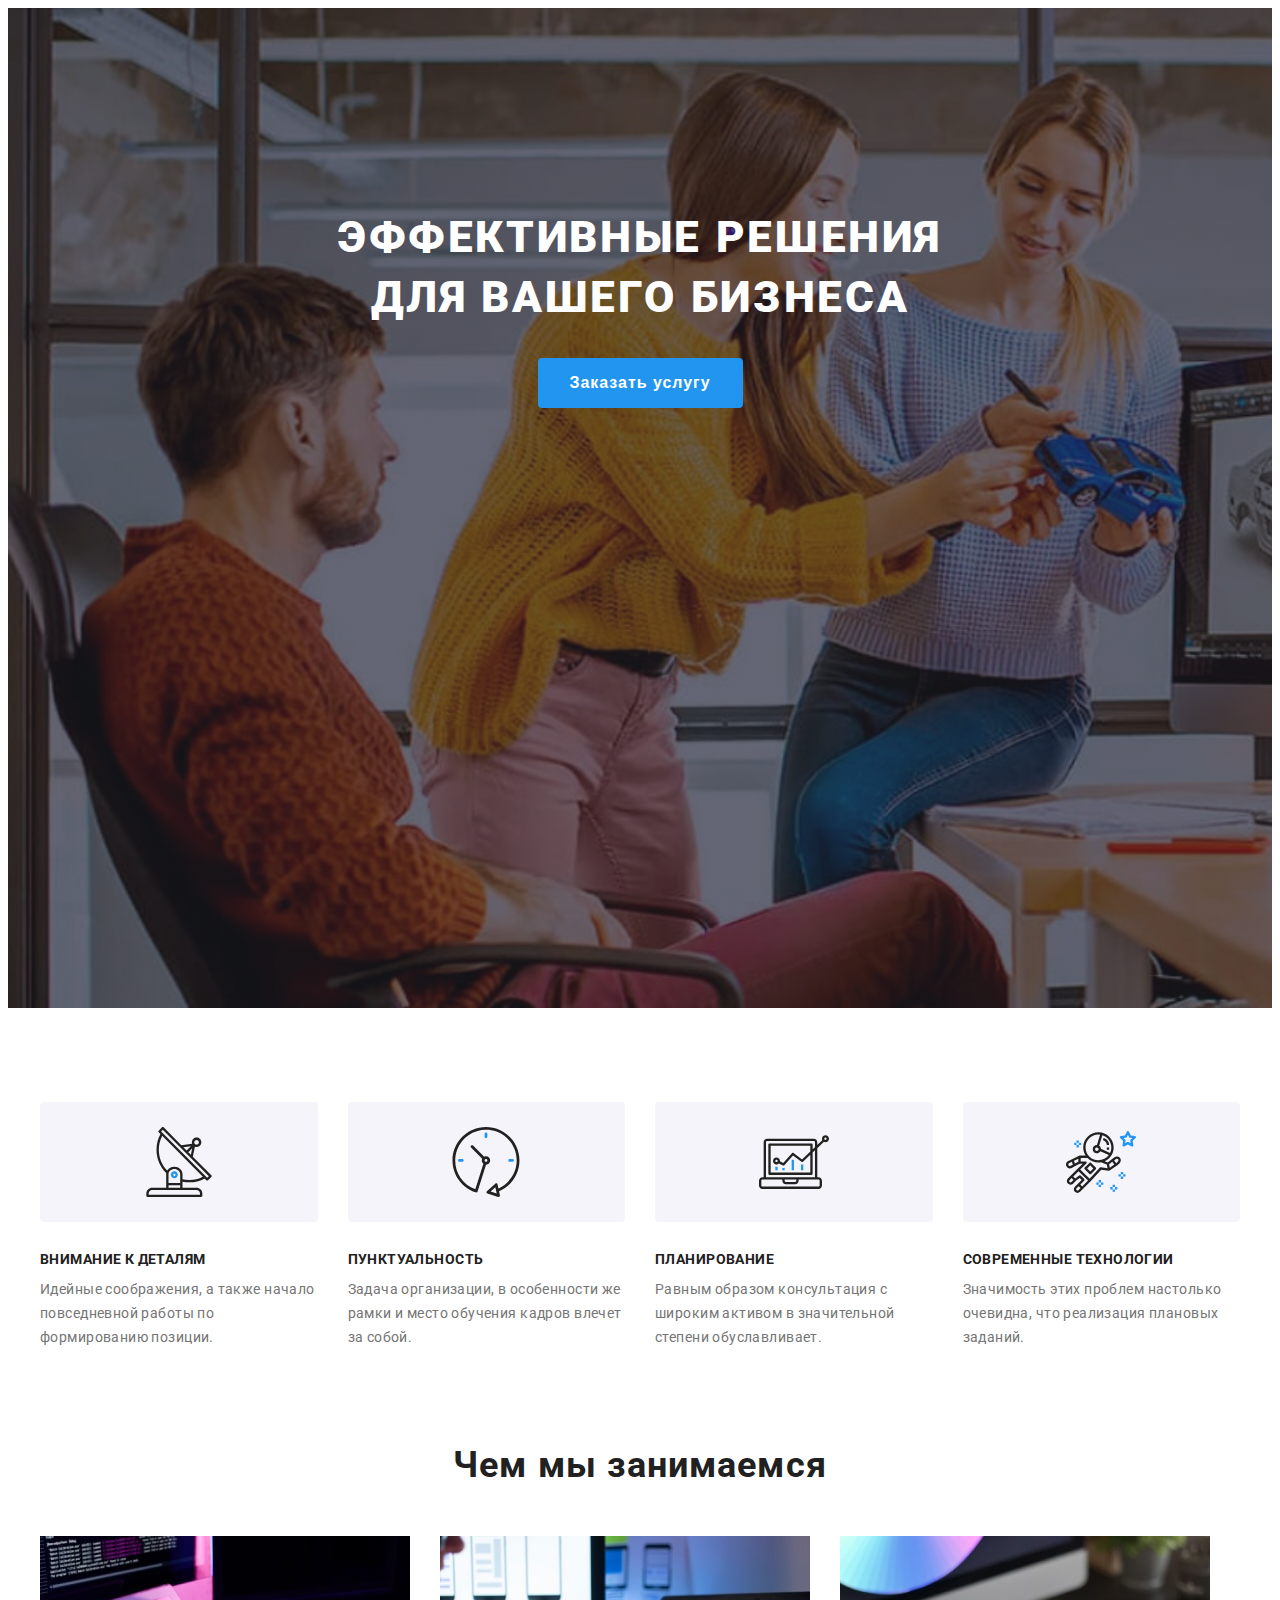
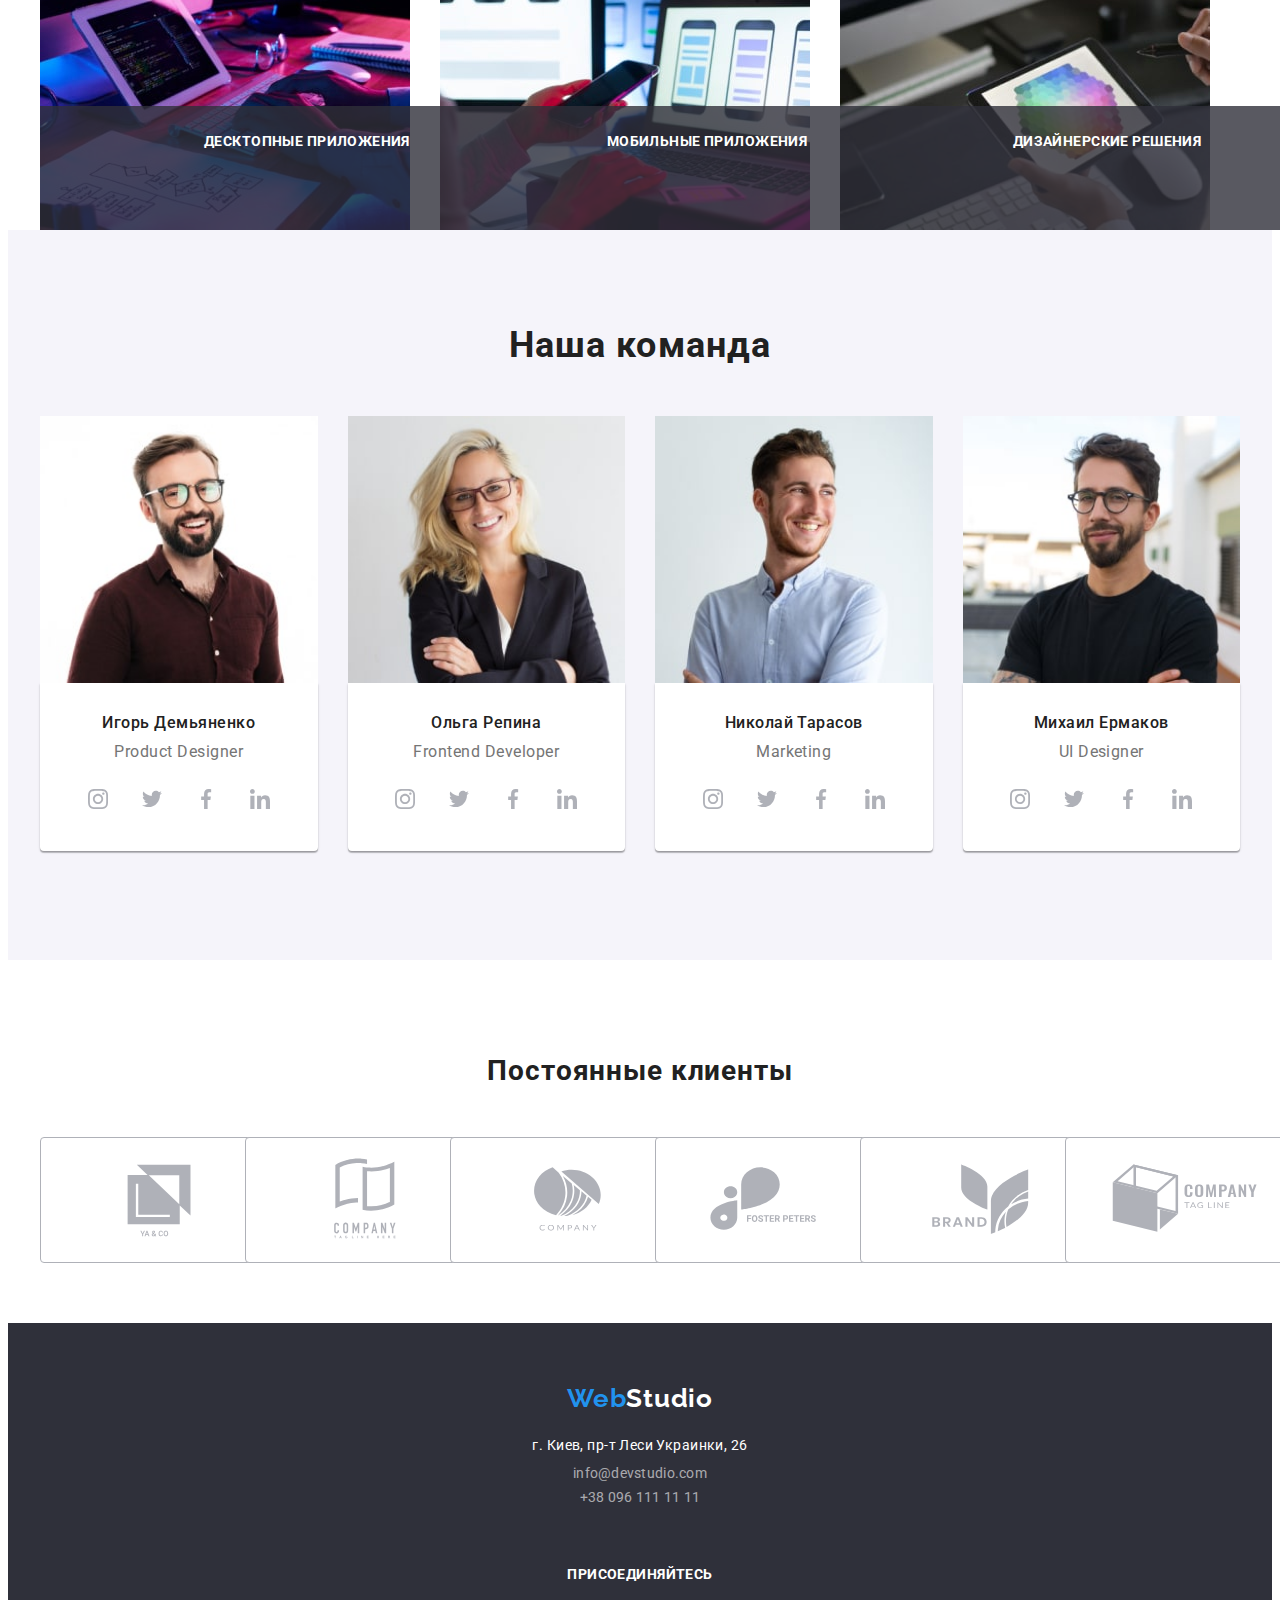
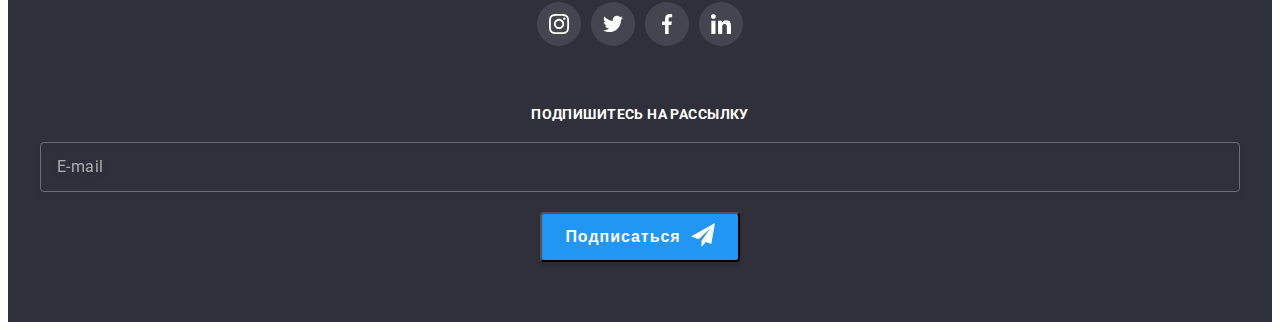
==== commit 80294943: "Update index.html" ====
--- a/index.html
+++ b/index.html
@@ -133,6 +133,10 @@
             <li class="activity__item">
               <img
                 class="activity__img"
+                srcset="
+                  ./images/photos/img1-activity-min.jpg   1x,
+                  ./images/photos/img1-activity2x-min.jpg 2x
+                "
                 src="./images/photos/box1.jpg"
                 alt="руки програмиста клавиатура и планшет"
                 width="370"
@@ -145,6 +149,10 @@
             <li class="activity__item">
               <img
                 class="activity__img"
+                srcset="
+                  ./images/photos/img2-activity-min.jpg   1x,
+                  ./images/photos/img2-activity2x-min.jpg 2x
+                "
                 src="./images/photos/box2.jpg"
                 alt="руки дизайнера ноутбук и телефон в одной руке"
                 width="370"
@@ -157,6 +165,10 @@
             <li class="activity__item">
               <img
                 class="activity__img"
+                srcset="
+                  ./images/photos/img3-activity-min.jpg   1x,
+                  ./images/photos/img3-activity2x-min.jpg 2x
+                "
                 src="./images/photos/box3.jpg"
                 alt="планшет в руках"
                 width="370"
@@ -180,19 +192,34 @@
               <picture>
                 <source
                   srcset="
-                    ./images/team-photos/img-mobile.jpg   1x,
-                    ./images/team-photos/img-mobile2x.jpg 2x
-                  "
-                  media="(min-width:480px)"
+                    ./images/team-photos/img-desk-min.jpg   1x,
+                    ./images/team-photos/img-desk2x-min.jpg 2x
+                  "
+                  media="(min-width:1200px)"
+                  type="image/jpeg"
+                />
+                <source
+                  srcset="
+                    ./images/team-photos/img-tabl-min.jpg   1x,
+                    ./images/team-photos/img-tabl2x-min.jpg 2x
+                  "
+                  media="(min-width:768px)"
+                  type="image/jpeg"
+                />
+
+                <img
+                  class="team__photo"
+                  srcset="
+                    ./images/team-photos/img-mobile-min.jpg   1x,
+                    ./images/team-photos/img-mobile2x-min.jpg 2x
+                  "
+                  src="./images/team-photos/img-mobile-min.jpg"
+                  alt="фото сотрудника"
+                  width="450"
+                  height="460"
                 />
               </picture>
-              <img
-                class="team__photo"
-                src="./images/team-photos/img1.jpg"
-                alt="фото сотрудника"
-                width="270"
-                height="260"
-              />
+
               <div class="employees">
                 <h3 class="employees__heading">Игорь Демьяненко</h3>
                 <p class="employees__text" lang="en">Product Designer</p>
@@ -229,13 +256,36 @@
               </div>
             </li>
             <li class="team__item">
-              <img
-                class="team__photo"
-                src="./images/team-photos/img2.jpg"
-                alt="фото сотрудника"
-                width="270"
-                height="260"
-              />
+              <picture>
+                <source
+                  srcset="
+                    ./images/team-photos/img2-desk-min.jpg   1x,
+                    ./images/team-photos/img2-desk2x-min.jpg 2x
+                  "
+                  media="(min-width:1200px)"
+                  type="image/jpeg"
+                />
+                <source
+                  srcset="
+                    ./images/team-photos/img2-tabl-min.jpg   1x,
+                    ./images/team-photos/img2-tabl2x-min.jpg 2x
+                  "
+                  media="(min-width:768px)"
+                  type="image/jpeg"
+                />
+
+                <img
+                  class="team__photo"
+                  srcset="
+                    ./images/team-photos/img2-mob-min.jpg   1x,
+                    ./images/team-photos/img2-mob2x-min.jpg 2x
+                  "
+                  src="./images/team-photos/img2-mob-min.jpg"
+                  alt="фото сотрудника"
+                  width="450"
+                  height="460"
+                />
+              </picture>
               <div class="employees">
                 <h3 class="employees__heading">Ольга Репина</h3>
                 <p class="employees__text" lang="en">Frontend Developer</p>
@@ -272,13 +322,36 @@
               </div>
             </li>
             <li class="team__item">
-              <img
-                class="team__photo"
-                src="./images/team-photos/img3.jpg"
-                alt="фото сотрудника"
-                width="270"
-                height="260"
-              />
+              <picture>
+                <source
+                  srcset="
+                    ./images/team-photos/img3-desk-min.jpg   1x,
+                    ./images/team-photos/img3-desk2x-min.jpg 2x
+                  "
+                  media="(min-width:1200px)"
+                  type="image/jpeg"
+                />
+                <source
+                  srcset="
+                    ./images/team-photos/img3-tabl-min.jpg   1x,
+                    ./images/team-photos/img3-tabl2x-min.jpg 2x
+                  "
+                  media="(min-width:768px)"
+                  type="image/jpeg"
+                />
+
+                <img
+                  class="team__photo"
+                  srcset="
+                    ./images/team-photos/img3-mob-min.jpg   1x,
+                    ./images/team-photos/img3-mob2x-min.jpg 2x
+                  "
+                  src="./images/team-photos/img3-mob-min.jpg"
+                  alt="фото сотрудника"
+                  width="450"
+                  height="460"
+                />
+              </picture>
               <div class="employees">
                 <h3 class="employees__heading">Николай Тарасов</h3>
                 <p class="employees__text" lang="en">Marketing</p>
@@ -315,13 +388,36 @@
               </div>
             </li>
             <li class="team__item">
-              <img
-                class="team__photo"
-                src="./images/team-photos/img4.jpg"
-                alt="фото сотрудника"
-                width="270"
-                height="260"
-              />
+              <picture>
+                <source
+                  srcset="
+                    ./images/team-photos/img4-desk-min.jpg   1x,
+                    ./images/team-photos/img4-desk2x-min.jpg 2x
+                  "
+                  media="(min-width:1200px)"
+                  type="image/jpeg"
+                />
+                <source
+                  srcset="
+                    ./images/team-photos/img4-tabl-min.jpg   1x,
+                    ./images/team-photos/img4-tabl2x-min.jpg 2x
+                  "
+                  media="(min-width:768px)"
+                  type="image/jpeg"
+                />
+
+                <img
+                  class="team__photo"
+                  srcset="
+                    ./images/team-photos/img4-mob-min.jpg   1x,
+                    ./images/team-photos/img4-mob2x-min.jpg 2x
+                  "
+                  src="./images/team-photos/img4-mob-min.jpg"
+                  alt="фото сотрудника"
+                  width="450"
+                  height="460"
+                />
+              </picture>
               <div class="employees">
                 <h3 class="employees__heading">Михаил Ермаков</h3>
                 <p class="employees__text" lang="en">UI Designer</p>
@@ -363,7 +459,7 @@
 
       <!-- CLIENTS -->
 
-      <!-- <section class="clients section">
+      <section class="clients section">
         <div class="container">
           <h2 class="clients__heading heading">Постоянные клиенты</h2>
           <ul class="clients__list list">
@@ -411,11 +507,11 @@
             </li>
           </ul>
         </div>
-      </section> -->
+      </section>
     </main>
 
     <!-- FOOTER -->
-    <!-- <footer class="footer">
+    <footer class="footer">
       <div class="container">
         <div class="footer__left">
           <a href="/" lang="en" class="footer__logo logo"
@@ -488,7 +584,7 @@
           </form>
         </div>
       </div>
-    </footer> -->
+    </footer>
 
     <!-- MODAL WINDOW -->
     <div class="backdrop is-hidden" data-modal>
--- a/css/main.min.css
+++ b/css/main.min.css
@@ -1,2 +1,2 @@
-:root{--primary-text-color: #212121;--secondary-text-color: #757575;--accent-color: #2196f3fb;--primary-white-color: #ffffff;--primary-link-color: #afb1b8;--projects-list-gap: 30px}body{font-family:'Roboto', sans-serif;color:var(--primary-text-color)}h1,h2,h3,h4,h5,h6,p{margin:0}ul{margin-top:0;margin-bottom:0;padding-left:0}img{display:block;max-width:100%;height:auto}.list{list-style-type:none}.link{text-decoration:none;color:var(--primary-text-color);transition:color 250ms cubic-bezier(0.4, 0, 0.2, 1)}.link:hover,.link:focus{color:var(--accent-color)}.container{width:100%;padding-left:15px;padding-right:15px;margin:0 auto}@media screen and (min-width: 480px){.container{max-width:480px}}@media screen and (min-width: 768px){.container{max-width:768px}}@media screen and (min-width: 1200px){.container{max-width:1200px}}.section{padding:60px 0}@media screen and (min-width: 1200px){.section{padding:94px 0}}.logo{font-family:Raleway;font-weight:700;font-size:26px;line-height:1.19;text-decoration:none;letter-spacing:0.03em;color:var(--primary-text-color)}.span-logo{color:var(--accent-color)}.heading{text-align:center}.header{background-color:var(--primary-white-color);border-bottom:1px solid #ececec}.header .container{display:flex;align-items:center}.navigation{display:flex;align-items:center}.header__list{display:flex;margin-left:93px}.header__item{padding-top:32px;padding-bottom:32px;font-weight:500;font-size:14px;line-height:1.14;letter-spacing:0.02em}.header__item:not(:last-child){margin-right:50px}.header__link{padding-top:32px;padding-bottom:32px;position:relative}.current{color:var(--accent-color)}.current::after{content:'';display:block;background:#2196f3;height:4px;border-radius:2px;bottom:0;width:100%;position:absolute}.header__mail,.header__tel{padding-top:32px;padding-bottom:32px;display:flex;transition:color 250ms cubic-bezier(0.4, 0, 0.2, 1);color:var(--secondary-text-color);font-weight:500;font-size:14px;line-height:1.14;letter-spacing:0.02em}.header__contacts{display:flex;margin-left:auto;align-items:center}.header__contacts .header__сontact-details+.header__сontact-details{margin-left:50px}.header__mail::before{content:'';fill:var(--secondary-text-color)}.header__envelope{margin-right:10px;fill:var(--secondary-text-color);transition:fill 250ms cubic-bezier(0.4, 0, 0.2, 1)}.header__mail:hover .header__envelope,.header__mail:focus .header__envelope{fill:var(--accent-color)}.header__smartphone{margin-right:10px;fill:var(--secondary-text-color);transition:fill 250ms cubic-bezier(0.4, 0, 0.2, 1)}.header__tel:hover .header__smartphone,.header__tel:focus .header__smartphone{fill:var(--accent-color)}.hero{background-color:#2f303a;text-align:center;padding-top:118px;padding-bottom:118px;background-image:linear-gradient(rgba(47,48,58,0.4), rgba(47,48,58,0.4)),url(../images/hero/hero-img.jpg);margin:0 auto;background-repeat:no-repeat;background-size:cover}@media (min-device-pixel-ratio: 2), (-webkit-min-device-pixel-ratio: 2), (min-resolution: 192dpi), (min-resolution: 2dppx){.hero .hero{background-image:url("../images/hero/hero-img2x.jpg")}}@media screen and (min-width: 768px){.hero{width:768px;background-image:linear-gradient(rgba(47,48,58,0.4), rgba(47,48,58,0.4)),url(../images/hero/hero-img-tabl.jpg)}}@media screen and (min-width: 768px) and (min-device-pixel-ratio: 2), screen and (min-width: 768px) and (-webkit-min-device-pixel-ratio: 2), screen and (min-width: 768px) and (min-resolution: 192dpi), screen and (min-width: 768px) and (min-resolution: 2dppx){.hero{background-image:linear-gradient(rgba(47,48,58,0.4), rgba(47,48,58,0.4)),url(../images/hero/hero-img-tabl2x.jpg)}}@media screen and (min-width: 1200px){.hero{background-image:linear-gradient(rgba(47,48,58,0.4), rgba(47,48,58,0.4)),url(../images/hero/hero-img-desk.jpg);width:1600px;height:600px;padding-top:200px;padding-bottom:200px}}@media screen and (min-width: 1200px) and (min-device-pixel-ratio: 2), screen and (min-width: 1200px) and (-webkit-min-device-pixel-ratio: 2), screen and (min-width: 1200px) and (min-resolution: 192dpi), screen and (min-width: 1200px) and (min-resolution: 2dppx){.hero{background-image:linear-gradient(rgba(47,48,58,0.4), rgba(47,48,58,0.4)),url(../images/hero/hero-img-desk2x.jpg)}}.hero__heading{margin-bottom:30px;font-family:Roboto;font-weight:900;font-size:26px;line-height:1.62;letter-spacing:0.06em;text-transform:uppercase;color:var(--primary-white-color)}@media screen and (min-width: 1200px){.hero__heading{font-size:44px;line-height:1.36}}.hero__btn{padding:10px 32px;font-weight:700;font-size:16px;line-height:1.87;letter-spacing:0.06em;background-color:var(--accent-color);color:var(--primary-white-color);border-radius:4px;border:hidden;cursor:pointer}.btn{cursor:pointer;border:none;padding:6px 22px;border-radius:4px;background-color:#f5f4fa;font-family:Roboto;font-weight:500;font-size:16px;line-height:1.62;text-align:center;letter-spacing:0.03em;color:#212121;transition:color 250ms cubic-bezier(0.4, 0, 0.2, 1),background-color 250ms cubic-bezier(0.4, 0, 0.2, 1)}.btn:hover,.btn:focus{background-color:var(--accent-color);color:var(--primary-white-color)}@media screen and (min-width: 768px){.benefits__list{display:flex;flex-wrap:wrap;margin:-15px}}@media screen and (max-width: 767px){.benefits__item:not(:last-child){margin-bottom:30px}}@media screen and (min-width: 768px){.benefits__item{flex-basis:calc((100% - 4 * 15px) / 2);margin:15px}}@media screen and (min-width: 1200px){.benefits__item{flex-basis:calc((100% - 8 * 15px) / 4)}}.benefits-picture{display:flex;align-items:center;justify-content:center;background-color:#f5f4fa;height:120px;width:100%;border-radius:4px;margin-bottom:30px}.benefits__heading{margin-bottom:10px;font-weight:700;font-size:14px;line-height:1.14;letter-spacing:0.03em;text-transform:uppercase;text-align:center}@media screen and (min-width: 768px){.benefits__heading{text-align:left}}.benefits__text{font-size:14px;line-height:1.71;letter-spacing:0.03em;color:var(--secondary-text-color)}.activity{display:none}@media screen and (min-width: 1200px){.activity{display:unset}}.activity__heading{margin-bottom:50px;font-weight:700;font-size:36px;line-height:1.17;letter-spacing:0.03em}.activity__list{display:flex}.activity__item{position:relative}.activity__item:not(:last-child){margin-right:30px}.activity-description__text{font-family:Roboto;font-weight:700;font-size:14px;line-height:calc(16 / 14);text-align:center;letter-spacing:0.03em;text-transform:uppercase;color:var(--primary-white-color);position:absolute;bottom:0;width:100%;height:70px;background:rgba(47,48,58,0.8);padding:27px 82px}.team{background-color:#f5f4fa}.team__heading{margin-bottom:50px;font-weight:700;font-size:28px;line-height:calc(33 / 28);letter-spacing:0.03em}@media screen and (min-width: 768px){.team__list{display:flex;flex-wrap:wrap;margin:-15px}}.team__item:not(last-child){margin-bottom:30px}@media screen and (min-width: 768px){.team__item{margin-bottom:unset;flex-basis:calc((100% - 4 * 15px) / 2);margin:15px}}.team__photo{width:450px;height:460px}@media screen and (min-width: 768px){.team__photo{width:354px;height:536px}}.employees{background-color:#ffffff;padding-top:30px;padding-bottom:30px;text-align:center;border-bottom:1px;box-shadow:0px 1px 3px rgba(0,0,0,0.12),0px 1px 1px rgba(0,0,0,0.14),0px 2px 1px rgba(0,0,0,0.2);border-radius:0 0 4px 4px}.employees__heading{margin-bottom:10px;font-weight:500;font-size:16px;line-height:1.19;letter-spacing:0.03em}.employees__text{font-size:16px;line-height:1.19;letter-spacing:0.03em;color:var(--secondary-text-color);margin-bottom:16px}.employees-socials{display:flex;justify-content:center}.clients__heading{margin-bottom:50px;font-family:Roboto;font-weight:700;font-size:36px;line-height:1.17;text-align:center;letter-spacing:0.03em;color:var(--primary-text-color)}.clients__list{display:flex;justify-content:center}.clients__item{width:170px;height:92px}.clients__item:not(:last-child){margin-right:30px}.clients__icon{background-color:var(--primary-white-color);border:1px solid var(--primary-link-color);padding:16px 32px;border-radius:4px;width:100%;height:100%;fill:var(--primary-link-color);transition:fill 250ms cubic-bezier(0.4, 0, 0.2, 1),border-color 250ms cubic-bezier(0.4, 0, 0.2, 1)}.clients__link:hover .clients__icon,.clients__link:focus .clients__icon{fill:var(--accent-color);border-color:var(--accent-color)}.footer{background-color:#2f303a;padding-top:60px;padding-bottom:60px}.footer__left{margin-right:70px}.footer__logo{display:block;margin-bottom:20px;color:var(--primary-white-color)}.footer-span__logo{color:var(--accent-color)}.map{display:block;margin-bottom:9px;color:var(--primary-white-color);font-style:normal;font-size:14px;line-height:1.71;letter-spacing:0.03em}.footer__mail{display:block;margin-bottom:9px}.footer__mail,.footer__tel{color:rgba(255,255,255,0.6);font-style:normal;font-weight:400;font-size:14px;line-height:1.14;letter-spacing:0.02em}.footer .container{display:flex;align-items:baseline}.footer__heading{margin-bottom:20px;font-family:Roboto;font-weight:700;font-size:14px;line-height:16px;letter-spacing:0.03em;text-transform:uppercase;color:var(--primary-white-color)}.footer__socials{display:flex}.footer__socials-item:not(:last-child){margin-right:10px}.footer__socials-link{width:44px;height:44px;display:flex;align-items:center;justify-content:center;border-radius:50%;background-color:rgba(255,255,255,0.1);fill:var(--primary-white-color);transition:background-color 250ms cubic-bezier(0.4, 0, 0.2, 1)}.footer__socials-link:hover,.footer__socials-link:focus{background-color:var(--accent-color)}.mailing__form{display:flex}.mailing{margin-left:auto}.mailing__heading{display:block;margin-top:15px;margin-bottom:20px;font-family:Roboto;font-weight:700;font-size:14px;line-height:calc(16 / 14);letter-spacing:0.03em;text-transform:uppercase;color:var(--primary-white-color)}.mailing__input{display:inline-block;min-width:358px;height:50px;background-color:#2196f300;padding-left:16px;border:1px solid rgba(255,255,255,0.3);box-sizing:border-box;filter:drop-shadow(0px 4px 4px rgba(0,0,0,0.15));border-radius:4px;font-size:14px;color:var(--primary-white-color)}.mailing__input::placeholder{font-family:Roboto;font-size:16px;line-height:calc(20 / 16);display:flex;align-items:center;letter-spacing:0.03em;color:rgba(255,255,255,0.6);outline:transparent}.mailing__btn{display:flex;align-items:center;justify-content:center;width:200px;height:50px;margin-left:12px;padding:10px 28px;font-weight:700;font-size:16px;line-height:clac(30/16);text-align:center;letter-spacing:0.06em;background:#2196f3;color:var(--primary-white-color);box-shadow:0px 4px 4px rgba(0,0,0,0.15);border-radius:4px;outline:transparent;cursor:pointer}.mailing__icon-send{margin-left:10px;fill:var(--primary-white-color)}.backdrop{position:fixed;top:0;left:0;width:100%;height:100%;background-color:rgba(0,0,0,0.2);opacity:1;transition:opacity 250ms cubic-bezier(0.4, 0, 0.2, 1)}.backdrop.is-hidden{opacity:0;pointer-events:none;visibility:visible}.modal{position:absolute;top:50%;left:50%;transform:translate(-50%, -50%);padding:40px;min-width:528px;min-height:581px;transition:250ms cubic-bezier(0.4, 0, 0.2, 1);transform:translate(-50%, -50%) scale(1);background-color:var(--primary-white-color);box-shadow:0px 4px 4px rgba(0,0,0,0.25)}.backdrop.is-hidden .modal{transition:250ms cubic-bezier(0.4, 0, 0.2, 1);transform:translate(-50%, -50%) scale(1.5)}.modal__btn{position:absolute;top:8px;right:8px;display:flex;align-items:center;justify-content:center;box-sizing:border-box;height:30px;width:30px;border-radius:50%;border:1px solid rgba(0,0,0,0.1);background-color:var(--primary-white-color);cursor:pointer;transition:fill 250ms cubic-bezier(0.4, 0, 0.2, 1)}.modal__btn:hover,.modal__btn:focus{fill:var(--accent-color)}.modal__heading{display:block;margin-bottom:12px;font-family:Roboto;font-weight:700;font-size:20px;line-height:calc(23 / 20);text-align:center;letter-spacing:0.03em;color:var(--primary-text-color)}.modal-field{margin-bottom:10px}.modal-field__lable{display:block;margin-bottom:4px;font-family:Roboto;font-size:12px;line-height:calc(14 / 12);letter-spacing:0.01em;color:var(--secondary-text-color)}.modal-field__wrap{display:block;position:relative}.modal-field__input{padding-left:42px;width:100%;height:40px;border:1px solid rgba(33,33,33,0.2);box-sizing:border-box;border-radius:4px;outline:transparent;transition:border-color 250ms cubic-bezier(0.4, 0, 0.2, 1)}.modal-field__input:hover,.modal-field__input:focus{border-color:var(--accent-color)}.modal-field__icon{position:absolute;top:50%;transform:translateY(-50%);left:12px;fill:#212121;transition:fill 250ms cubic-bezier(0.4, 0, 0.2, 1)}.modal-field__input:hover+.modal-field__icon,.modal-field__input:focus+.modal-field__icon{fill:var(--accent-color)}.modal-field__comments{padding-top:12px;padding-left:16px;width:100%;height:120px;resize:none;border:1px solid rgba(33,33,33,0.2);box-sizing:border-box;border-radius:4px;outline:transparent;font-size:14px;transition:border-color 250ms cubic-bezier(0.4, 0, 0.2, 1)}.modal-field__comments::placeholder{font-family:Roboto;font-size:12px;line-height:calc(14 / 12);letter-spacing:0.01em;color:rgba(117,117,117,0.5)}.modal-field__comments:hover,.modal-field__comments:focus{border-color:var(--accent-color)}.modal-check{margin-bottom:30px}.visually-hidden{position:absolute;width:1px;height:1px;margin:-1px;padding:0;overflow:hidden;border:0;clip:rect(0 0 0 0)}.modal-check__label{display:flex;align-items:center;justify-content:center;font-family:Roboto;font-size:14px;line-height:calc(24 / 14);letter-spacing:0.03em;color:var(--secondary-text-color)}.modal-link{margin-left:4px}.modal-check__wrapper{margin-right:8px;width:16px;height:15px;border:2px solid var(--primary-text-color);border-radius:4px;display:flex;align-items:center;justify-content:center}.modal-check__icon{fill:var(--primary-white-color)}.modal-check__checkbox:checked+.modal-check__label>.modal-check__wrapper{background-color:var(--accent-color);border:transparent}.check-btn{display:block;margin:0 auto;width:200px;height:50px;padding:10px 32px;font-weight:700;font-size:16px;line-height:1.87;letter-spacing:0.06em;background-color:var(--accent-color);color:var(--primary-white-color);border-radius:4px;border:hidden;box-shadow:0px 4px 4px rgba(0,0,0,0.15);cursor:pointer}.employees-socials__item{width:44px;height:44px}.employees-socials__link{width:100%;height:100%;display:flex;align-items:center;justify-content:center;border-radius:50%;background-color:var(--primary-white-color);transition:background-color 250ms cubic-bezier(0.4, 0, 0.2, 1)}.employees-socials__link:hover,.employees-socials__link:focus{background-color:var(--accent-color)}.employees-socials__icon{fill:var(--primary-link-color);transition:fill 250ms cubic-bezier(0.4, 0, 0.2, 1)}.employees-socials__link:hover .employees-socials__icon,.employees-socials__link:focus .employees-socials__icon{fill:var(--primary-white-color)}.projects-list{display:flex;flex-wrap:wrap;margin-top:calc(-1 * var(--projects-list-gap));margin-left:calc(-1 * var(--projects-list-gap))}.projects-item{transition:box-shadow 250ms cubic-bezier(0.4, 0, 0.2, 1)}.projects-item:hover,.projects-item:focus{box-shadow:0px 1px 1px rgba(0,0,0,0.12),0px 4px 4px rgba(0,0,0,0.06),1px 4px 6px rgba(0,0,0,0.16)}.projects-list>.projects-item{flex-basis:calc(100% / 3 - var(--projects-list-gap));margin-top:var(--projects-list-gap);margin-left:var(--projects-list-gap)}.projects-overlay{position:relative;overflow:hidden}.projects-description{position:absolute;top:0;left:0;height:100%;padding:63px 24px;background-color:rgba(33,150,243,0.9);transform:translateY(100%);transition:transform 250ms cubic-bezier(0.4, 0, 0.2, 1);font-family:Roboto;font-style:normal;font-weight:400;font-size:18px;line-height:calc(28 / 18);letter-spacing:0.03em;color:var(--primary-white-color)}.projects-item:hover .projects-description{transform:translateY(0%)}.projects-text{font-size:16px;line-height:1.87;letter-spacing:0.03em;color:var(--secondary-text-color)}.projects-heading{font-weight:700;font-size:18px;line-height:2;letter-spacing:0.06em;color:var(--primary-text-color);margin-bottom:4px}.projects-content{background-color:var(--primary-white-color);padding:20px 24px;border:1px solid #eeeeee}.filters-list{display:flex;justify-content:center;padding-top:0;margin-bottom:50px}.filters-item{font-family:Roboto;font-style:normal;font-weight:500;font-size:16px;line-height:1.62;text-align:center;letter-spacing:0.03em;color:var(--primary-text-color);transition:box-shadow 250ms cubic-bezier(0.4, 0, 0.2, 1),border-radius 250ms cubic-bezier(0.4, 0, 0.2, 1)}.filters-item:not(:last-child){margin-right:8px}.filters-item:hover,.filters-item:focus{box-shadow:0px 3px 1px rgba(0,0,0,0.1),0px 1px 2px rgba(0,0,0,0.08),0px 2px 2px rgba(0,0,0,0.12);border-radius:4px}
+:root{--primary-text-color: #212121;--secondary-text-color: #757575;--accent-color: #2196f3fb;--primary-white-color: #ffffff;--primary-link-color: #afb1b8;--projects-list-gap: 30px}body{font-family:'Roboto', sans-serif;color:var(--primary-text-color)}h1,h2,h3,h4,h5,h6,p{margin:0}ul{margin-top:0;margin-bottom:0;padding-left:0}img{display:block;max-width:100%;height:auto}.list{list-style-type:none}.link{text-decoration:none;color:var(--primary-text-color);transition:color 250ms cubic-bezier(0.4, 0, 0.2, 1)}.link:hover,.link:focus{color:var(--accent-color)}.container{width:100%;padding-left:15px;padding-right:15px;margin:0 auto}@media screen and (min-width: 480px){.container{max-width:480px}}@media screen and (min-width: 768px){.container{max-width:768px}}@media screen and (min-width: 1200px){.container{max-width:1200px}}.section{padding:60px 0}@media screen and (min-width: 1200px){.section{padding:94px 0}}.logo{font-family:Raleway;font-weight:700;font-size:26px;line-height:1.19;text-decoration:none;letter-spacing:0.03em;color:var(--primary-text-color)}.span-logo{color:var(--accent-color)}.heading{text-align:center}.header{background-color:var(--primary-white-color);border-bottom:1px solid #ececec}.header .container{display:flex;align-items:center}.navigation{display:flex;align-items:center}.header__list{display:flex;margin-left:93px}.header__item{padding-top:32px;padding-bottom:32px;font-weight:500;font-size:14px;line-height:1.14;letter-spacing:0.02em}.header__item:not(:last-child){margin-right:50px}.header__link{padding-top:32px;padding-bottom:32px;position:relative}.current{color:var(--accent-color)}.current::after{content:'';display:block;background:#2196f3;height:4px;border-radius:2px;bottom:0;width:100%;position:absolute}.header__mail,.header__tel{padding-top:32px;padding-bottom:32px;display:flex;transition:color 250ms cubic-bezier(0.4, 0, 0.2, 1);color:var(--secondary-text-color);font-weight:500;font-size:14px;line-height:1.14;letter-spacing:0.02em}.header__contacts{display:flex;margin-left:auto;align-items:center}.header__contacts .header__сontact-details+.header__сontact-details{margin-left:50px}.header__mail::before{content:'';fill:var(--secondary-text-color)}.header__envelope{margin-right:10px;fill:var(--secondary-text-color);transition:fill 250ms cubic-bezier(0.4, 0, 0.2, 1)}.header__mail:hover .header__envelope,.header__mail:focus .header__envelope{fill:var(--accent-color)}.header__smartphone{margin-right:10px;fill:var(--secondary-text-color);transition:fill 250ms cubic-bezier(0.4, 0, 0.2, 1)}.header__tel:hover .header__smartphone,.header__tel:focus .header__smartphone{fill:var(--accent-color)}.hero{background-color:#2f303a;text-align:center;padding-top:118px;padding-bottom:118px;background-image:linear-gradient(rgba(47,48,58,0.4), rgba(47,48,58,0.4)),url(../images/hero/hero-img-mob-min.jpg);max-width:1600px;margin:0 auto;background-repeat:no-repeat;background-size:cover}@media (min-device-pixel-ratio: 2), (-webkit-min-device-pixel-ratio: 2), (min-resolution: 192dpi), (min-resolution: 2dppx){.hero .hero{background-image:url("../images/hero/hero-img-mob2x-min.jpg")}}@media screen and (min-width: 768px){.hero{background-image:linear-gradient(rgba(47,48,58,0.4), rgba(47,48,58,0.4)),url(../images/hero/hero-img-tabl-min.jpg)}}@media screen and (min-width: 768px) and (min-device-pixel-ratio: 2), screen and (min-width: 768px) and (-webkit-min-device-pixel-ratio: 2), screen and (min-width: 768px) and (min-resolution: 192dpi), screen and (min-width: 768px) and (min-resolution: 2dppx){.hero{background-image:linear-gradient(rgba(47,48,58,0.4), rgba(47,48,58,0.4)),url(../images/hero/hero-img-tabl2x-min.jpg)}}@media screen and (min-width: 1200px){.hero{background-image:linear-gradient(rgba(47,48,58,0.4), rgba(47,48,58,0.4)),url(../images/hero/hero-img-desk-min.jpg);height:600px;padding-top:200px;padding-bottom:200px}}@media screen and (min-width: 1200px) and (min-device-pixel-ratio: 2), screen and (min-width: 1200px) and (-webkit-min-device-pixel-ratio: 2), screen and (min-width: 1200px) and (min-resolution: 192dpi), screen and (min-width: 1200px) and (min-resolution: 2dppx){.hero{background-image:linear-gradient(rgba(47,48,58,0.4), rgba(47,48,58,0.4)),url(../images/hero/hero-img-desk2x-min.jpg)}}.hero__heading{margin-bottom:30px;font-family:Roboto;font-weight:900;font-size:26px;line-height:1.62;letter-spacing:0.06em;text-transform:uppercase;color:var(--primary-white-color)}@media screen and (min-width: 1200px){.hero__heading{font-size:44px;line-height:1.36}}.hero__btn{padding:10px 32px;font-weight:700;font-size:16px;line-height:1.87;letter-spacing:0.06em;background-color:var(--accent-color);color:var(--primary-white-color);border-radius:4px;border:hidden;cursor:pointer}.btn{cursor:pointer;border:none;padding:6px 22px;border-radius:4px;background-color:#f5f4fa;font-family:Roboto;font-weight:500;font-size:16px;line-height:1.62;text-align:center;letter-spacing:0.03em;color:#212121;transition:color 250ms cubic-bezier(0.4, 0, 0.2, 1),background-color 250ms cubic-bezier(0.4, 0, 0.2, 1)}.btn:hover,.btn:focus{background-color:var(--accent-color);color:var(--primary-white-color)}@media screen and (min-width: 768px){.benefits__list{display:flex;flex-wrap:wrap;margin:-15px}}@media screen and (max-width: 767px){.benefits__item:not(:last-child){margin-bottom:30px}}@media screen and (min-width: 768px){.benefits__item{flex-basis:calc((100% - 4 * 15px) / 2);margin:15px}}@media screen and (min-width: 1200px){.benefits__item{flex-basis:calc((100% - 8 * 15px) / 4)}}.benefits-picture{display:flex;align-items:center;justify-content:center;background-color:#f5f4fa;height:120px;width:100%;border-radius:4px;margin-bottom:30px}.benefits__heading{margin-bottom:10px;font-weight:700;font-size:14px;line-height:1.14;letter-spacing:0.03em;text-transform:uppercase;text-align:center}@media screen and (min-width: 768px){.benefits__heading{text-align:left}}.benefits__text{font-size:14px;line-height:1.71;letter-spacing:0.03em;color:var(--secondary-text-color)}.activity{display:none}@media screen and (min-width: 1200px){.activity{display:unset}}.activity__heading{margin-bottom:50px;font-weight:700;font-size:36px;line-height:1.17;letter-spacing:0.03em}.activity__list{display:flex}.activity__item{position:relative}.activity__item:not(:last-child){margin-right:30px}.activity-description__text{font-family:Roboto;font-weight:700;font-size:14px;line-height:calc(16 / 14);text-align:center;letter-spacing:0.03em;text-transform:uppercase;color:var(--primary-white-color);position:absolute;bottom:0;width:100%;height:70px;background:rgba(47,48,58,0.8);padding:27px 82px}.team{background-color:#f5f4fa}.team__heading{margin-bottom:30px;font-weight:700;font-size:28px;line-height:calc(33 / 28);letter-spacing:0.03em}@media screen and (min-width: 1200px){.team__heading{margin-bottom:50px;font-size:36px;line-height:1.17}}@media screen and (min-width: 768px){.team__list{display:flex;flex-wrap:wrap;margin:-15px}}@media screen and (min-width: 1200px){.team__list{flex-wrap:unset}}.team__item:not(last-child){margin-bottom:30px}@media screen and (min-width: 768px){.team__item{margin-bottom:unset;flex-basis:calc((100% - 4 * 15px) / 2);margin:15px}}@media screen and (min-width: 1200px){.team__item{flex-basis:calc((100% - 8 * 15px) / 4)}}.employees{background-color:#ffffff;padding-top:30px;padding-bottom:30px;text-align:center;border-bottom:1px;box-shadow:0px 1px 3px rgba(0,0,0,0.12),0px 1px 1px rgba(0,0,0,0.14),0px 2px 1px rgba(0,0,0,0.2);border-radius:0 0 4px 4px}.employees__heading{margin-bottom:10px;font-weight:500;font-size:16px;line-height:1.19;letter-spacing:0.03em}.employees__text{font-size:16px;line-height:1.19;letter-spacing:0.03em;color:var(--secondary-text-color);margin-bottom:16px}.employees-socials{display:flex;justify-content:center}.clients__heading{margin-bottom:30px;font-family:Roboto;font-weight:700;font-size:28px;line-height:1.18;text-align:center;letter-spacing:0.03em;color:var(--primary-text-color)}@media screen and (min-width: 1200px){.clients__heading{margin-bottom:50px}}.clients__list{display:flex;justify-content:center;flex-wrap:wrap;margin:-15px}.clients__item{width:210px;height:92px;flex-basis:calc((100% - 4 * 15px) / 2);margin:15px}@media screen and (min-width: 768px){.clients__item{width:226px;flex-basis:calc((100% - 6 * 15px) / 3)}}@media screen and (min-width: 1200px){.clients__item{width:170px;flex-basis:calc((100% - 12 * 15px) / 6)}}.clients__icon{background-color:var(--primary-white-color);border:1px solid var(--primary-link-color);padding:16px 32px;border-radius:4px;width:100%;height:100%;fill:var(--primary-link-color);transition:fill 250ms cubic-bezier(0.4, 0, 0.2, 1),border-color 250ms cubic-bezier(0.4, 0, 0.2, 1)}.clients__link:hover .clients__icon,.clients__link:focus .clients__icon{fill:var(--accent-color);border-color:var(--accent-color)}.footer{background-color:#2f303a;padding-top:60px;padding-bottom:60px}.footer__left{margin-bottom:60px}.footer__logo{display:block;margin-bottom:20px;color:var(--primary-white-color);text-align:center}.footer-span__logo{color:var(--accent-color)}.map{display:block;margin-bottom:8px;text-align:center;color:var(--primary-white-color);font-style:normal;font-size:14px;line-height:1.71;letter-spacing:0.03em}.footer__mail{display:block;margin-bottom:8px;text-align:center}.footer__tel{display:block;text-align:center}.footer__mail,.footer__tel{color:rgba(255,255,255,0.6);font-style:normal;font-weight:400;font-size:14px;line-height:1.14;letter-spacing:0.02em}.footer__heading{margin-bottom:20px;text-align:center;font-family:Roboto;font-weight:700;font-size:14px;line-height:16px;letter-spacing:0.03em;text-transform:uppercase;color:var(--primary-white-color)}.footer__right{margin-bottom:60px}.footer__socials{display:flex;justify-content:center}.footer__socials-item:not(:last-child){margin-right:10px}.footer__socials-link{width:44px;height:44px;display:flex;align-items:center;justify-content:center;border-radius:50%;background-color:rgba(255,255,255,0.1);fill:var(--primary-white-color);transition:background-color 250ms cubic-bezier(0.4, 0, 0.2, 1)}.footer__socials-link:hover,.footer__socials-link:focus{background-color:var(--accent-color)}.mailing__heading{display:block;margin-top:15px;margin-bottom:20px;text-align:center;font-family:Roboto;font-weight:700;font-size:14px;line-height:calc(16 / 14);letter-spacing:0.03em;text-transform:uppercase;color:var(--primary-white-color)}.mailing__input{display:inline-block;width:100%;margin-bottom:20px;height:50px;background-color:#2196f300;padding-left:16px;border:1px solid rgba(255,255,255,0.3);box-sizing:border-box;filter:drop-shadow(0px 4px 4px rgba(0,0,0,0.15));border-radius:4px;font-size:14px;color:var(--primary-white-color)}.mailing__input::placeholder{font-family:Roboto;font-size:16px;line-height:calc(20 / 16);display:flex;align-items:center;letter-spacing:0.03em;color:rgba(255,255,255,0.6);outline:transparent}.mailing__btn{display:flex;align-items:center;justify-content:center;width:200px;height:50px;margin:0 auto;padding:10px 28px;font-weight:700;font-size:16px;line-height:clac(30/16);text-align:center;letter-spacing:0.06em;background:#2196f3;color:var(--primary-white-color);box-shadow:0px 4px 4px rgba(0,0,0,0.15);border-radius:4px;outline:transparent;cursor:pointer}.mailing__icon-send{margin-left:10px;fill:var(--primary-white-color)}.backdrop{position:fixed;top:0;left:0;width:100%;height:100%;background-color:rgba(0,0,0,0.2);opacity:1;transition:opacity 250ms cubic-bezier(0.4, 0, 0.2, 1)}.backdrop.is-hidden{opacity:0;pointer-events:none;visibility:visible}.modal{position:absolute;top:50%;left:50%;transform:translate(-50%, -50%);padding:40px;min-width:528px;min-height:581px;transition:250ms cubic-bezier(0.4, 0, 0.2, 1);transform:translate(-50%, -50%) scale(1);background-color:var(--primary-white-color);box-shadow:0px 4px 4px rgba(0,0,0,0.25)}.backdrop.is-hidden .modal{transition:250ms cubic-bezier(0.4, 0, 0.2, 1);transform:translate(-50%, -50%) scale(1.5)}.modal__btn{position:absolute;top:8px;right:8px;display:flex;align-items:center;justify-content:center;box-sizing:border-box;height:30px;width:30px;border-radius:50%;border:1px solid rgba(0,0,0,0.1);background-color:var(--primary-white-color);cursor:pointer;transition:fill 250ms cubic-bezier(0.4, 0, 0.2, 1)}.modal__btn:hover,.modal__btn:focus{fill:var(--accent-color)}.modal__heading{display:block;margin-bottom:12px;font-family:Roboto;font-weight:700;font-size:20px;line-height:calc(23 / 20);text-align:center;letter-spacing:0.03em;color:var(--primary-text-color)}.modal-field{margin-bottom:10px}.modal-field__lable{display:block;margin-bottom:4px;font-family:Roboto;font-size:12px;line-height:calc(14 / 12);letter-spacing:0.01em;color:var(--secondary-text-color)}.modal-field__wrap{display:block;position:relative}.modal-field__input{padding-left:42px;width:100%;height:40px;border:1px solid rgba(33,33,33,0.2);box-sizing:border-box;border-radius:4px;outline:transparent;transition:border-color 250ms cubic-bezier(0.4, 0, 0.2, 1)}.modal-field__input:hover,.modal-field__input:focus{border-color:var(--accent-color)}.modal-field__icon{position:absolute;top:50%;transform:translateY(-50%);left:12px;fill:#212121;transition:fill 250ms cubic-bezier(0.4, 0, 0.2, 1)}.modal-field__input:hover+.modal-field__icon,.modal-field__input:focus+.modal-field__icon{fill:var(--accent-color)}.modal-field__comments{padding-top:12px;padding-left:16px;width:100%;height:120px;resize:none;border:1px solid rgba(33,33,33,0.2);box-sizing:border-box;border-radius:4px;outline:transparent;font-size:14px;transition:border-color 250ms cubic-bezier(0.4, 0, 0.2, 1)}.modal-field__comments::placeholder{font-family:Roboto;font-size:12px;line-height:calc(14 / 12);letter-spacing:0.01em;color:rgba(117,117,117,0.5)}.modal-field__comments:hover,.modal-field__comments:focus{border-color:var(--accent-color)}.modal-check{margin-bottom:30px}.visually-hidden{position:absolute;width:1px;height:1px;margin:-1px;padding:0;overflow:hidden;border:0;clip:rect(0 0 0 0)}.modal-check__label{display:flex;align-items:center;justify-content:center;font-family:Roboto;font-size:14px;line-height:calc(24 / 14);letter-spacing:0.03em;color:var(--secondary-text-color)}.modal-link{margin-left:4px}.modal-check__wrapper{margin-right:8px;width:16px;height:15px;border:2px solid var(--primary-text-color);border-radius:4px;display:flex;align-items:center;justify-content:center}.modal-check__icon{fill:var(--primary-white-color)}.modal-check__checkbox:checked+.modal-check__label>.modal-check__wrapper{background-color:var(--accent-color);border:transparent}.check-btn{display:block;margin:0 auto;width:200px;height:50px;padding:10px 32px;font-weight:700;font-size:16px;line-height:1.87;letter-spacing:0.06em;background-color:var(--accent-color);color:var(--primary-white-color);border-radius:4px;border:hidden;box-shadow:0px 4px 4px rgba(0,0,0,0.15);cursor:pointer}.employees-socials__item{width:44px;height:44px}.employees-socials__item:not(:last-child){margin-right:10px}.employees-socials__link{width:100%;height:100%;display:flex;align-items:center;justify-content:center;border-radius:50%;background-color:var(--primary-white-color);transition:background-color 250ms cubic-bezier(0.4, 0, 0.2, 1)}.employees-socials__link:hover,.employees-socials__link:focus{background-color:var(--accent-color)}.employees-socials__icon{fill:var(--primary-link-color);transition:fill 250ms cubic-bezier(0.4, 0, 0.2, 1)}.employees-socials__link:hover .employees-socials__icon,.employees-socials__link:focus .employees-socials__icon{fill:var(--primary-white-color)}.projects-list{display:flex;flex-wrap:wrap;margin-top:calc(-1 * var(--projects-list-gap));margin-left:calc(-1 * var(--projects-list-gap))}.projects-item{transition:box-shadow 250ms cubic-bezier(0.4, 0, 0.2, 1)}.projects-item:hover,.projects-item:focus{box-shadow:0px 1px 1px rgba(0,0,0,0.12),0px 4px 4px rgba(0,0,0,0.06),1px 4px 6px rgba(0,0,0,0.16)}.projects-list>.projects-item{flex-basis:calc(100% / 3 - var(--projects-list-gap));margin-top:var(--projects-list-gap);margin-left:var(--projects-list-gap)}.projects-overlay{position:relative;overflow:hidden}.projects-description{position:absolute;top:0;left:0;height:100%;padding:63px 24px;background-color:rgba(33,150,243,0.9);transform:translateY(100%);transition:transform 250ms cubic-bezier(0.4, 0, 0.2, 1);font-family:Roboto;font-style:normal;font-weight:400;font-size:18px;line-height:calc(28 / 18);letter-spacing:0.03em;color:var(--primary-white-color)}.projects-item:hover .projects-description{transform:translateY(0%)}.projects-text{font-size:16px;line-height:1.87;letter-spacing:0.03em;color:var(--secondary-text-color)}.projects-heading{font-weight:700;font-size:18px;line-height:2;letter-spacing:0.06em;color:var(--primary-text-color);margin-bottom:4px}.projects-content{background-color:var(--primary-white-color);padding:20px 24px;border:1px solid #eeeeee}.filters-list{display:flex;justify-content:center;padding-top:0;margin-bottom:50px}.filters-item{font-family:Roboto;font-style:normal;font-weight:500;font-size:16px;line-height:1.62;text-align:center;letter-spacing:0.03em;color:var(--primary-text-color);transition:box-shadow 250ms cubic-bezier(0.4, 0, 0.2, 1),border-radius 250ms cubic-bezier(0.4, 0, 0.2, 1)}.filters-item:not(:last-child){margin-right:8px}.filters-item:hover,.filters-item:focus{box-shadow:0px 3px 1px rgba(0,0,0,0.1),0px 1px 2px rgba(0,0,0,0.08),0px 2px 2px rgba(0,0,0,0.12);border-radius:4px}
 /*# sourceMappingURL=main.min.css.map */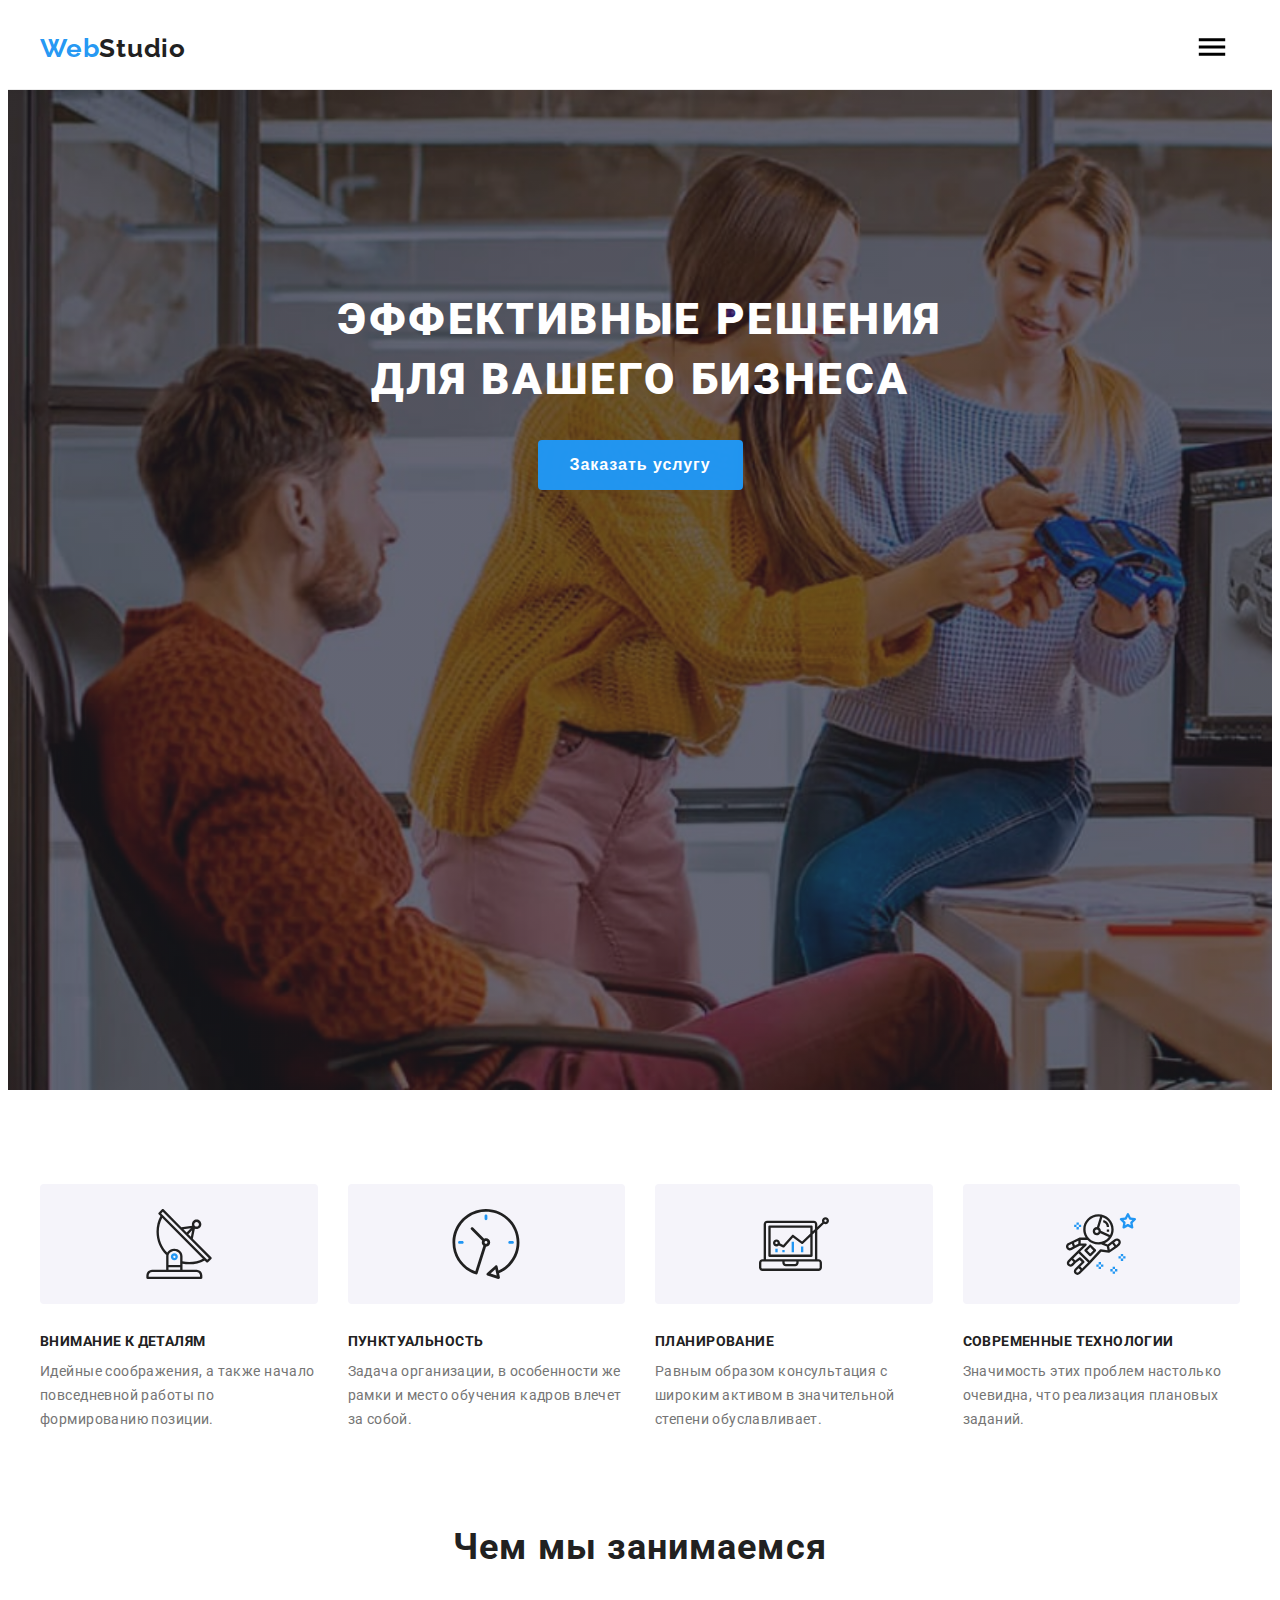
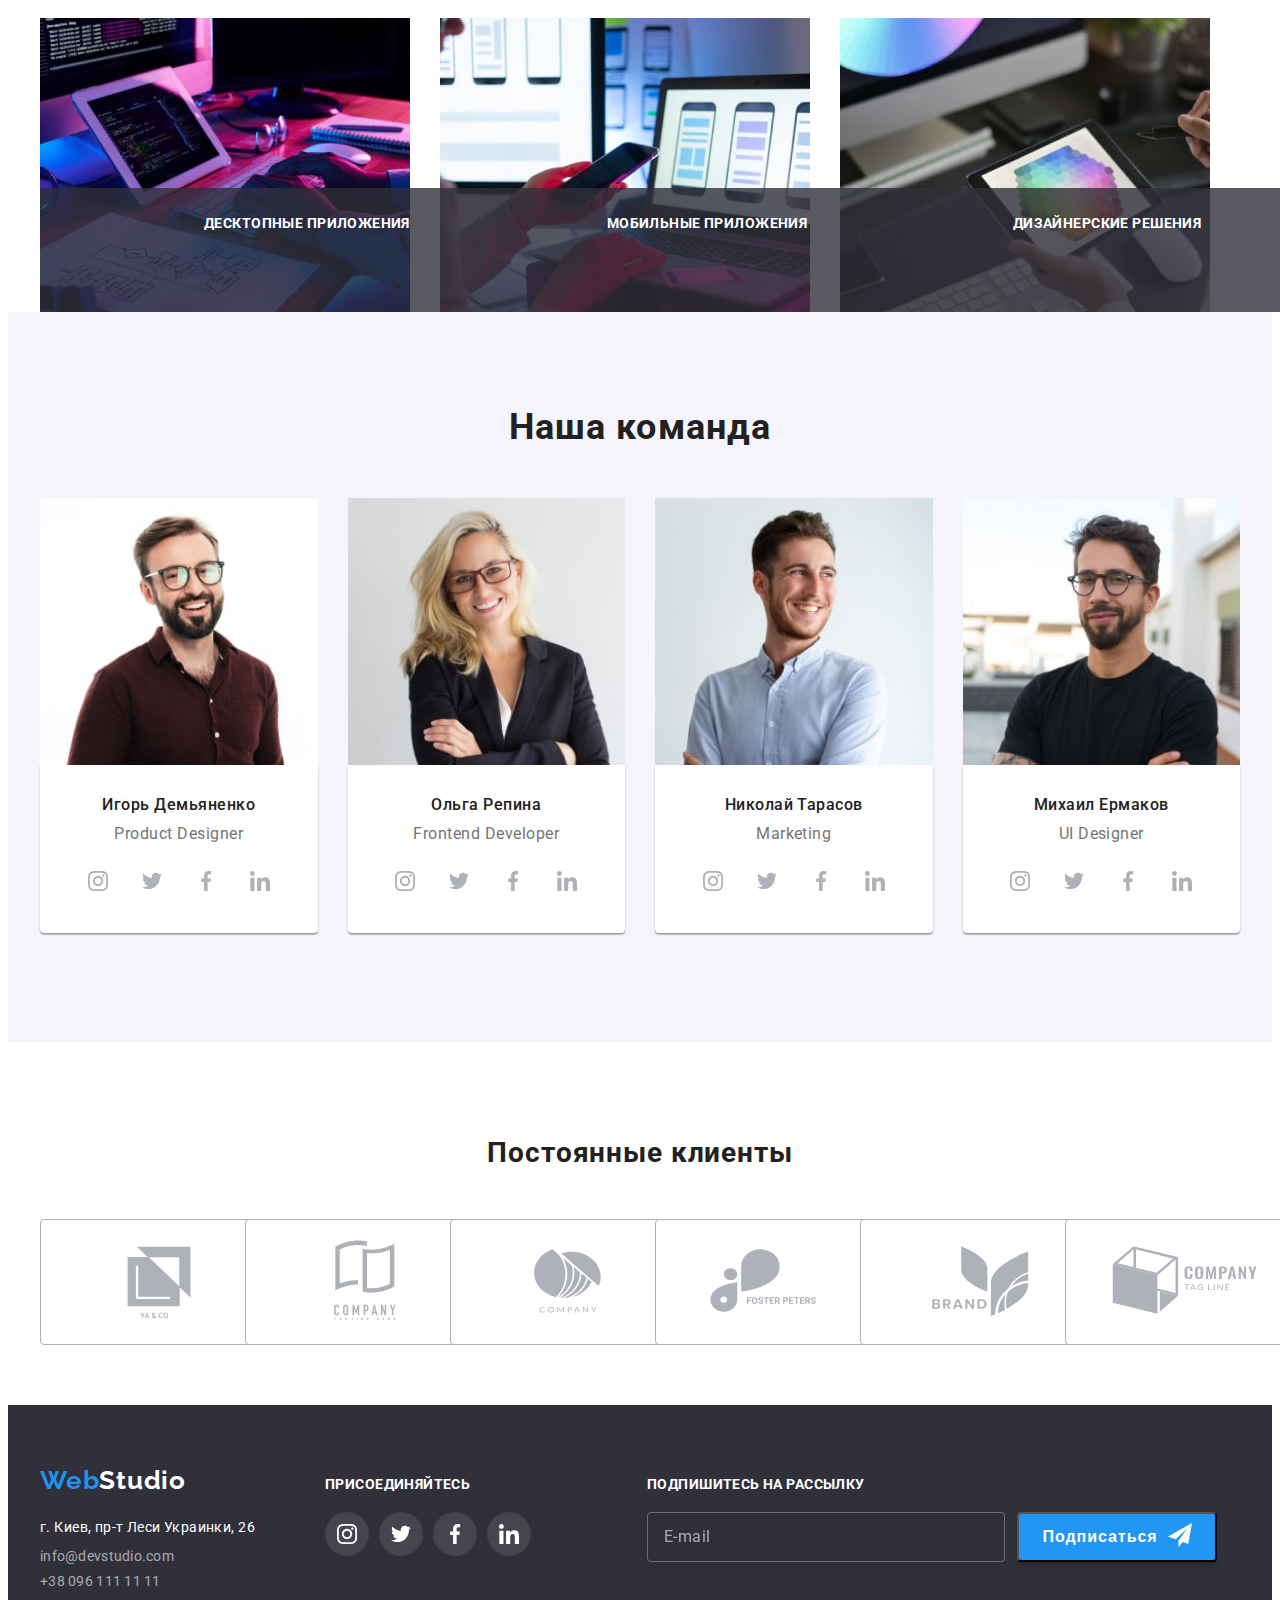
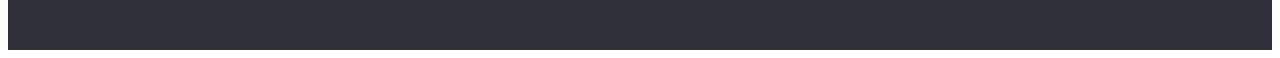
==== commit cbb9d881: "Update index.html" ====
--- a/index.html
+++ b/index.html
@@ -22,7 +22,7 @@
   </head>
   <body>
     <!-- HEADER -->
-    <!-- <header class="header">
+    <header class="header">
       <div class="container">
         <nav class="navigation">
           <a href="/" lang="en" class="logo"><span class="span-logo">Web</span>Studio</a>
@@ -55,8 +55,41 @@
             >
           </li>
         </ul>
+
+        <button class="menu-open" data-menu-open>
+          <svg class="menu-burger" width="44" height="44">
+            <use href="./images/sprite.svg#icon-menu"></use>
+          </svg>
+        </button>
       </div>
-    </header> -->
+      <div class="mob-menu is-hidden" data-menu>
+        <button class="menu-close" data-menu-close>
+          <svg class="menu-cross" width="44" height="44">
+            <use href="./images/sprite.svg#icon-menu-close"></use>
+          </svg>
+        </button>
+        <ul class="mob-menu__list list">
+          <li class="mob-menu__item">
+            <a class="mob-menu__link link current" href="./index.html">Студия</a>
+          </li>
+          <li class="mob-menu__item">
+            <a class="mob-menu__link link" href="./portfolio.html">Портфолио</a>
+          </li>
+          <li class="mob-menu__item">
+            <a class="mob-menu__link link" href="">Контакты</a>
+          </li>
+        </ul>
+
+        <ul class="mob-menu__contacts list">
+          <li class="mob-menu__сontact-details">
+            <a class="mob-menu__tel link" href="tel:+380961111111">+38 096 111 11 11</a>
+          </li>
+          <li class="mob-menu__сontact-details">
+            <a class="mob-menu__mail link" href="mailto:info@devstudio.com">info@devstudio.com</a>
+          </li>
+        </ul>
+      </div>
+    </header>
 
     <!-- MAIN -->
     <main class="">
@@ -654,5 +687,6 @@
     </div>
 
     <script src="./js/modal.js"></script>
+    <script src="./js/menu.js"></script>
   </body>
 </html>
--- a/css/main.min.css
+++ b/css/main.min.css
@@ -1,2 +1,2 @@
-:root{--primary-text-color: #212121;--secondary-text-color: #757575;--accent-color: #2196f3fb;--primary-white-color: #ffffff;--primary-link-color: #afb1b8;--projects-list-gap: 30px}body{font-family:'Roboto', sans-serif;color:var(--primary-text-color)}h1,h2,h3,h4,h5,h6,p{margin:0}ul{margin-top:0;margin-bottom:0;padding-left:0}img{display:block;max-width:100%;height:auto}.list{list-style-type:none}.link{text-decoration:none;color:var(--primary-text-color);transition:color 250ms cubic-bezier(0.4, 0, 0.2, 1)}.link:hover,.link:focus{color:var(--accent-color)}.container{width:100%;padding-left:15px;padding-right:15px;margin:0 auto}@media screen and (min-width: 480px){.container{max-width:480px}}@media screen and (min-width: 768px){.container{max-width:768px}}@media screen and (min-width: 1200px){.container{max-width:1200px}}.section{padding:60px 0}@media screen and (min-width: 1200px){.section{padding:94px 0}}.logo{font-family:Raleway;font-weight:700;font-size:26px;line-height:1.19;text-decoration:none;letter-spacing:0.03em;color:var(--primary-text-color)}.span-logo{color:var(--accent-color)}.heading{text-align:center}.header{background-color:var(--primary-white-color);border-bottom:1px solid #ececec}.header .container{display:flex;align-items:center}.navigation{display:flex;align-items:center}.header__list{display:flex;margin-left:93px}.header__item{padding-top:32px;padding-bottom:32px;font-weight:500;font-size:14px;line-height:1.14;letter-spacing:0.02em}.header__item:not(:last-child){margin-right:50px}.header__link{padding-top:32px;padding-bottom:32px;position:relative}.current{color:var(--accent-color)}.current::after{content:'';display:block;background:#2196f3;height:4px;border-radius:2px;bottom:0;width:100%;position:absolute}.header__mail,.header__tel{padding-top:32px;padding-bottom:32px;display:flex;transition:color 250ms cubic-bezier(0.4, 0, 0.2, 1);color:var(--secondary-text-color);font-weight:500;font-size:14px;line-height:1.14;letter-spacing:0.02em}.header__contacts{display:flex;margin-left:auto;align-items:center}.header__contacts .header__сontact-details+.header__сontact-details{margin-left:50px}.header__mail::before{content:'';fill:var(--secondary-text-color)}.header__envelope{margin-right:10px;fill:var(--secondary-text-color);transition:fill 250ms cubic-bezier(0.4, 0, 0.2, 1)}.header__mail:hover .header__envelope,.header__mail:focus .header__envelope{fill:var(--accent-color)}.header__smartphone{margin-right:10px;fill:var(--secondary-text-color);transition:fill 250ms cubic-bezier(0.4, 0, 0.2, 1)}.header__tel:hover .header__smartphone,.header__tel:focus .header__smartphone{fill:var(--accent-color)}.hero{background-color:#2f303a;text-align:center;padding-top:118px;padding-bottom:118px;background-image:linear-gradient(rgba(47,48,58,0.4), rgba(47,48,58,0.4)),url(../images/hero/hero-img-mob-min.jpg);max-width:1600px;margin:0 auto;background-repeat:no-repeat;background-size:cover}@media (min-device-pixel-ratio: 2), (-webkit-min-device-pixel-ratio: 2), (min-resolution: 192dpi), (min-resolution: 2dppx){.hero .hero{background-image:url("../images/hero/hero-img-mob2x-min.jpg")}}@media screen and (min-width: 768px){.hero{background-image:linear-gradient(rgba(47,48,58,0.4), rgba(47,48,58,0.4)),url(../images/hero/hero-img-tabl-min.jpg)}}@media screen and (min-width: 768px) and (min-device-pixel-ratio: 2), screen and (min-width: 768px) and (-webkit-min-device-pixel-ratio: 2), screen and (min-width: 768px) and (min-resolution: 192dpi), screen and (min-width: 768px) and (min-resolution: 2dppx){.hero{background-image:linear-gradient(rgba(47,48,58,0.4), rgba(47,48,58,0.4)),url(../images/hero/hero-img-tabl2x-min.jpg)}}@media screen and (min-width: 1200px){.hero{background-image:linear-gradient(rgba(47,48,58,0.4), rgba(47,48,58,0.4)),url(../images/hero/hero-img-desk-min.jpg);height:600px;padding-top:200px;padding-bottom:200px}}@media screen and (min-width: 1200px) and (min-device-pixel-ratio: 2), screen and (min-width: 1200px) and (-webkit-min-device-pixel-ratio: 2), screen and (min-width: 1200px) and (min-resolution: 192dpi), screen and (min-width: 1200px) and (min-resolution: 2dppx){.hero{background-image:linear-gradient(rgba(47,48,58,0.4), rgba(47,48,58,0.4)),url(../images/hero/hero-img-desk2x-min.jpg)}}.hero__heading{margin-bottom:30px;font-family:Roboto;font-weight:900;font-size:26px;line-height:1.62;letter-spacing:0.06em;text-transform:uppercase;color:var(--primary-white-color)}@media screen and (min-width: 1200px){.hero__heading{font-size:44px;line-height:1.36}}.hero__btn{padding:10px 32px;font-weight:700;font-size:16px;line-height:1.87;letter-spacing:0.06em;background-color:var(--accent-color);color:var(--primary-white-color);border-radius:4px;border:hidden;cursor:pointer}.btn{cursor:pointer;border:none;padding:6px 22px;border-radius:4px;background-color:#f5f4fa;font-family:Roboto;font-weight:500;font-size:16px;line-height:1.62;text-align:center;letter-spacing:0.03em;color:#212121;transition:color 250ms cubic-bezier(0.4, 0, 0.2, 1),background-color 250ms cubic-bezier(0.4, 0, 0.2, 1)}.btn:hover,.btn:focus{background-color:var(--accent-color);color:var(--primary-white-color)}@media screen and (min-width: 768px){.benefits__list{display:flex;flex-wrap:wrap;margin:-15px}}@media screen and (max-width: 767px){.benefits__item:not(:last-child){margin-bottom:30px}}@media screen and (min-width: 768px){.benefits__item{flex-basis:calc((100% - 4 * 15px) / 2);margin:15px}}@media screen and (min-width: 1200px){.benefits__item{flex-basis:calc((100% - 8 * 15px) / 4)}}.benefits-picture{display:flex;align-items:center;justify-content:center;background-color:#f5f4fa;height:120px;width:100%;border-radius:4px;margin-bottom:30px}.benefits__heading{margin-bottom:10px;font-weight:700;font-size:14px;line-height:1.14;letter-spacing:0.03em;text-transform:uppercase;text-align:center}@media screen and (min-width: 768px){.benefits__heading{text-align:left}}.benefits__text{font-size:14px;line-height:1.71;letter-spacing:0.03em;color:var(--secondary-text-color)}.activity{display:none}@media screen and (min-width: 1200px){.activity{display:unset}}.activity__heading{margin-bottom:50px;font-weight:700;font-size:36px;line-height:1.17;letter-spacing:0.03em}.activity__list{display:flex}.activity__item{position:relative}.activity__item:not(:last-child){margin-right:30px}.activity-description__text{font-family:Roboto;font-weight:700;font-size:14px;line-height:calc(16 / 14);text-align:center;letter-spacing:0.03em;text-transform:uppercase;color:var(--primary-white-color);position:absolute;bottom:0;width:100%;height:70px;background:rgba(47,48,58,0.8);padding:27px 82px}.team{background-color:#f5f4fa}.team__heading{margin-bottom:30px;font-weight:700;font-size:28px;line-height:calc(33 / 28);letter-spacing:0.03em}@media screen and (min-width: 1200px){.team__heading{margin-bottom:50px;font-size:36px;line-height:1.17}}@media screen and (min-width: 768px){.team__list{display:flex;flex-wrap:wrap;margin:-15px}}@media screen and (min-width: 1200px){.team__list{flex-wrap:unset}}.team__item:not(last-child){margin-bottom:30px}@media screen and (min-width: 768px){.team__item{margin-bottom:unset;flex-basis:calc((100% - 4 * 15px) / 2);margin:15px}}@media screen and (min-width: 1200px){.team__item{flex-basis:calc((100% - 8 * 15px) / 4)}}.employees{background-color:#ffffff;padding-top:30px;padding-bottom:30px;text-align:center;border-bottom:1px;box-shadow:0px 1px 3px rgba(0,0,0,0.12),0px 1px 1px rgba(0,0,0,0.14),0px 2px 1px rgba(0,0,0,0.2);border-radius:0 0 4px 4px}.employees__heading{margin-bottom:10px;font-weight:500;font-size:16px;line-height:1.19;letter-spacing:0.03em}.employees__text{font-size:16px;line-height:1.19;letter-spacing:0.03em;color:var(--secondary-text-color);margin-bottom:16px}.employees-socials{display:flex;justify-content:center}.clients__heading{margin-bottom:30px;font-family:Roboto;font-weight:700;font-size:28px;line-height:1.18;text-align:center;letter-spacing:0.03em;color:var(--primary-text-color)}@media screen and (min-width: 1200px){.clients__heading{margin-bottom:50px}}.clients__list{display:flex;justify-content:center;flex-wrap:wrap;margin:-15px}.clients__item{width:210px;height:92px;flex-basis:calc((100% - 4 * 15px) / 2);margin:15px}@media screen and (min-width: 768px){.clients__item{width:226px;flex-basis:calc((100% - 6 * 15px) / 3)}}@media screen and (min-width: 1200px){.clients__item{width:170px;flex-basis:calc((100% - 12 * 15px) / 6)}}.clients__icon{background-color:var(--primary-white-color);border:1px solid var(--primary-link-color);padding:16px 32px;border-radius:4px;width:100%;height:100%;fill:var(--primary-link-color);transition:fill 250ms cubic-bezier(0.4, 0, 0.2, 1),border-color 250ms cubic-bezier(0.4, 0, 0.2, 1)}.clients__link:hover .clients__icon,.clients__link:focus .clients__icon{fill:var(--accent-color);border-color:var(--accent-color)}.footer{background-color:#2f303a;padding-top:60px;padding-bottom:60px}.footer__left{margin-bottom:60px}.footer__logo{display:block;margin-bottom:20px;color:var(--primary-white-color);text-align:center}.footer-span__logo{color:var(--accent-color)}.map{display:block;margin-bottom:8px;text-align:center;color:var(--primary-white-color);font-style:normal;font-size:14px;line-height:1.71;letter-spacing:0.03em}.footer__mail{display:block;margin-bottom:8px;text-align:center}.footer__tel{display:block;text-align:center}.footer__mail,.footer__tel{color:rgba(255,255,255,0.6);font-style:normal;font-weight:400;font-size:14px;line-height:1.14;letter-spacing:0.02em}.footer__heading{margin-bottom:20px;text-align:center;font-family:Roboto;font-weight:700;font-size:14px;line-height:16px;letter-spacing:0.03em;text-transform:uppercase;color:var(--primary-white-color)}.footer__right{margin-bottom:60px}.footer__socials{display:flex;justify-content:center}.footer__socials-item:not(:last-child){margin-right:10px}.footer__socials-link{width:44px;height:44px;display:flex;align-items:center;justify-content:center;border-radius:50%;background-color:rgba(255,255,255,0.1);fill:var(--primary-white-color);transition:background-color 250ms cubic-bezier(0.4, 0, 0.2, 1)}.footer__socials-link:hover,.footer__socials-link:focus{background-color:var(--accent-color)}.mailing__heading{display:block;margin-top:15px;margin-bottom:20px;text-align:center;font-family:Roboto;font-weight:700;font-size:14px;line-height:calc(16 / 14);letter-spacing:0.03em;text-transform:uppercase;color:var(--primary-white-color)}.mailing__input{display:inline-block;width:100%;margin-bottom:20px;height:50px;background-color:#2196f300;padding-left:16px;border:1px solid rgba(255,255,255,0.3);box-sizing:border-box;filter:drop-shadow(0px 4px 4px rgba(0,0,0,0.15));border-radius:4px;font-size:14px;color:var(--primary-white-color)}.mailing__input::placeholder{font-family:Roboto;font-size:16px;line-height:calc(20 / 16);display:flex;align-items:center;letter-spacing:0.03em;color:rgba(255,255,255,0.6);outline:transparent}.mailing__btn{display:flex;align-items:center;justify-content:center;width:200px;height:50px;margin:0 auto;padding:10px 28px;font-weight:700;font-size:16px;line-height:clac(30/16);text-align:center;letter-spacing:0.06em;background:#2196f3;color:var(--primary-white-color);box-shadow:0px 4px 4px rgba(0,0,0,0.15);border-radius:4px;outline:transparent;cursor:pointer}.mailing__icon-send{margin-left:10px;fill:var(--primary-white-color)}.backdrop{position:fixed;top:0;left:0;width:100%;height:100%;background-color:rgba(0,0,0,0.2);opacity:1;transition:opacity 250ms cubic-bezier(0.4, 0, 0.2, 1)}.backdrop.is-hidden{opacity:0;pointer-events:none;visibility:visible}.modal{position:absolute;top:50%;left:50%;transform:translate(-50%, -50%);padding:40px;min-width:528px;min-height:581px;transition:250ms cubic-bezier(0.4, 0, 0.2, 1);transform:translate(-50%, -50%) scale(1);background-color:var(--primary-white-color);box-shadow:0px 4px 4px rgba(0,0,0,0.25)}.backdrop.is-hidden .modal{transition:250ms cubic-bezier(0.4, 0, 0.2, 1);transform:translate(-50%, -50%) scale(1.5)}.modal__btn{position:absolute;top:8px;right:8px;display:flex;align-items:center;justify-content:center;box-sizing:border-box;height:30px;width:30px;border-radius:50%;border:1px solid rgba(0,0,0,0.1);background-color:var(--primary-white-color);cursor:pointer;transition:fill 250ms cubic-bezier(0.4, 0, 0.2, 1)}.modal__btn:hover,.modal__btn:focus{fill:var(--accent-color)}.modal__heading{display:block;margin-bottom:12px;font-family:Roboto;font-weight:700;font-size:20px;line-height:calc(23 / 20);text-align:center;letter-spacing:0.03em;color:var(--primary-text-color)}.modal-field{margin-bottom:10px}.modal-field__lable{display:block;margin-bottom:4px;font-family:Roboto;font-size:12px;line-height:calc(14 / 12);letter-spacing:0.01em;color:var(--secondary-text-color)}.modal-field__wrap{display:block;position:relative}.modal-field__input{padding-left:42px;width:100%;height:40px;border:1px solid rgba(33,33,33,0.2);box-sizing:border-box;border-radius:4px;outline:transparent;transition:border-color 250ms cubic-bezier(0.4, 0, 0.2, 1)}.modal-field__input:hover,.modal-field__input:focus{border-color:var(--accent-color)}.modal-field__icon{position:absolute;top:50%;transform:translateY(-50%);left:12px;fill:#212121;transition:fill 250ms cubic-bezier(0.4, 0, 0.2, 1)}.modal-field__input:hover+.modal-field__icon,.modal-field__input:focus+.modal-field__icon{fill:var(--accent-color)}.modal-field__comments{padding-top:12px;padding-left:16px;width:100%;height:120px;resize:none;border:1px solid rgba(33,33,33,0.2);box-sizing:border-box;border-radius:4px;outline:transparent;font-size:14px;transition:border-color 250ms cubic-bezier(0.4, 0, 0.2, 1)}.modal-field__comments::placeholder{font-family:Roboto;font-size:12px;line-height:calc(14 / 12);letter-spacing:0.01em;color:rgba(117,117,117,0.5)}.modal-field__comments:hover,.modal-field__comments:focus{border-color:var(--accent-color)}.modal-check{margin-bottom:30px}.visually-hidden{position:absolute;width:1px;height:1px;margin:-1px;padding:0;overflow:hidden;border:0;clip:rect(0 0 0 0)}.modal-check__label{display:flex;align-items:center;justify-content:center;font-family:Roboto;font-size:14px;line-height:calc(24 / 14);letter-spacing:0.03em;color:var(--secondary-text-color)}.modal-link{margin-left:4px}.modal-check__wrapper{margin-right:8px;width:16px;height:15px;border:2px solid var(--primary-text-color);border-radius:4px;display:flex;align-items:center;justify-content:center}.modal-check__icon{fill:var(--primary-white-color)}.modal-check__checkbox:checked+.modal-check__label>.modal-check__wrapper{background-color:var(--accent-color);border:transparent}.check-btn{display:block;margin:0 auto;width:200px;height:50px;padding:10px 32px;font-weight:700;font-size:16px;line-height:1.87;letter-spacing:0.06em;background-color:var(--accent-color);color:var(--primary-white-color);border-radius:4px;border:hidden;box-shadow:0px 4px 4px rgba(0,0,0,0.15);cursor:pointer}.employees-socials__item{width:44px;height:44px}.employees-socials__item:not(:last-child){margin-right:10px}.employees-socials__link{width:100%;height:100%;display:flex;align-items:center;justify-content:center;border-radius:50%;background-color:var(--primary-white-color);transition:background-color 250ms cubic-bezier(0.4, 0, 0.2, 1)}.employees-socials__link:hover,.employees-socials__link:focus{background-color:var(--accent-color)}.employees-socials__icon{fill:var(--primary-link-color);transition:fill 250ms cubic-bezier(0.4, 0, 0.2, 1)}.employees-socials__link:hover .employees-socials__icon,.employees-socials__link:focus .employees-socials__icon{fill:var(--primary-white-color)}.projects-list{display:flex;flex-wrap:wrap;margin-top:calc(-1 * var(--projects-list-gap));margin-left:calc(-1 * var(--projects-list-gap))}.projects-item{transition:box-shadow 250ms cubic-bezier(0.4, 0, 0.2, 1)}.projects-item:hover,.projects-item:focus{box-shadow:0px 1px 1px rgba(0,0,0,0.12),0px 4px 4px rgba(0,0,0,0.06),1px 4px 6px rgba(0,0,0,0.16)}.projects-list>.projects-item{flex-basis:calc(100% / 3 - var(--projects-list-gap));margin-top:var(--projects-list-gap);margin-left:var(--projects-list-gap)}.projects-overlay{position:relative;overflow:hidden}.projects-description{position:absolute;top:0;left:0;height:100%;padding:63px 24px;background-color:rgba(33,150,243,0.9);transform:translateY(100%);transition:transform 250ms cubic-bezier(0.4, 0, 0.2, 1);font-family:Roboto;font-style:normal;font-weight:400;font-size:18px;line-height:calc(28 / 18);letter-spacing:0.03em;color:var(--primary-white-color)}.projects-item:hover .projects-description{transform:translateY(0%)}.projects-text{font-size:16px;line-height:1.87;letter-spacing:0.03em;color:var(--secondary-text-color)}.projects-heading{font-weight:700;font-size:18px;line-height:2;letter-spacing:0.06em;color:var(--primary-text-color);margin-bottom:4px}.projects-content{background-color:var(--primary-white-color);padding:20px 24px;border:1px solid #eeeeee}.filters-list{display:flex;justify-content:center;padding-top:0;margin-bottom:50px}.filters-item{font-family:Roboto;font-style:normal;font-weight:500;font-size:16px;line-height:1.62;text-align:center;letter-spacing:0.03em;color:var(--primary-text-color);transition:box-shadow 250ms cubic-bezier(0.4, 0, 0.2, 1),border-radius 250ms cubic-bezier(0.4, 0, 0.2, 1)}.filters-item:not(:last-child){margin-right:8px}.filters-item:hover,.filters-item:focus{box-shadow:0px 3px 1px rgba(0,0,0,0.1),0px 1px 2px rgba(0,0,0,0.08),0px 2px 2px rgba(0,0,0,0.12);border-radius:4px}
+:root{--primary-text-color: #212121;--secondary-text-color: #757575;--accent-color: #2196f3fb;--primary-white-color: #ffffff;--primary-link-color: #afb1b8;--projects-list-gap: 30px}body{font-family:'Roboto', sans-serif;color:var(--primary-text-color)}h1,h2,h3,h4,h5,h6,p{margin:0}ul{margin-top:0;margin-bottom:0;padding-left:0}img{display:block;max-width:100%;height:auto}.list{list-style-type:none}.link{text-decoration:none;color:var(--primary-text-color);transition:color 250ms cubic-bezier(0.4, 0, 0.2, 1)}.link:hover,.link:focus{color:var(--accent-color)}.container{width:100%;padding-left:15px;padding-right:15px;margin:0 auto}@media screen and (min-width: 480px){.container{max-width:480px}}@media screen and (min-width: 768px){.container{max-width:768px}}@media screen and (min-width: 1200px){.container{max-width:1200px}}.section{padding:60px 0}@media screen and (min-width: 1200px){.section{padding:94px 0}}.logo{font-family:Raleway;font-weight:700;font-size:26px;line-height:1.19;text-decoration:none;letter-spacing:0.03em;color:var(--primary-text-color)}.span-logo{color:var(--accent-color)}.heading{text-align:center}.header{background-color:var(--primary-white-color);border-bottom:1px solid #ececec;padding-top:16px;padding-bottom:16px}.header .container{display:flex;align-items:center;justify-content:space-between}.navigation{display:flex;align-items:center}.header__list{display:flex;margin-left:93px;display:none}.header__item{padding-top:32px;padding-bottom:32px;font-weight:500;font-size:14px;line-height:1.14;letter-spacing:0.02em}.header__item:not(:last-child){margin-right:50px}.header__link{padding-top:32px;padding-bottom:32px;position:relative}.current{color:var(--accent-color)}.current::after{content:'';display:block;background:#2196f3;height:4px;border-radius:2px;bottom:0;width:100%;position:absolute}.header__mail,.header__tel{padding-top:32px;padding-bottom:32px;display:flex;transition:color 250ms cubic-bezier(0.4, 0, 0.2, 1);color:var(--secondary-text-color);font-weight:500;font-size:14px;line-height:1.14;letter-spacing:0.02em}.header__contacts{display:flex;margin-left:auto;align-items:center;display:none}.header__contacts .header__сontact-details+.header__сontact-details{margin-left:50px}.header__mail::before{content:'';fill:var(--secondary-text-color)}.header__envelope{margin-right:10px;fill:var(--secondary-text-color);transition:fill 250ms cubic-bezier(0.4, 0, 0.2, 1)}.header__mail:hover .header__envelope,.header__mail:focus .header__envelope{fill:var(--accent-color)}.header__smartphone{margin-right:10px;fill:var(--secondary-text-color);transition:fill 250ms cubic-bezier(0.4, 0, 0.2, 1)}.header__tel:hover .header__smartphone,.header__tel:focus .header__smartphone{fill:var(--accent-color)}.hero{background-color:#2f303a;text-align:center;padding-top:118px;padding-bottom:118px;background-image:linear-gradient(rgba(47,48,58,0.4), rgba(47,48,58,0.4)),url(../images/hero/hero-img-mob-min.jpg);max-width:1600px;margin:0 auto;background-repeat:no-repeat;background-size:cover}@media (min-device-pixel-ratio: 2), (-webkit-min-device-pixel-ratio: 2), (min-resolution: 192dpi), (min-resolution: 2dppx){.hero .hero{background-image:url("../images/hero/hero-img-mob2x-min.jpg")}}@media screen and (min-width: 768px){.hero{background-image:linear-gradient(rgba(47,48,58,0.4), rgba(47,48,58,0.4)),url(../images/hero/hero-img-tabl-min.jpg)}}@media screen and (min-width: 768px) and (min-device-pixel-ratio: 2), screen and (min-width: 768px) and (-webkit-min-device-pixel-ratio: 2), screen and (min-width: 768px) and (min-resolution: 192dpi), screen and (min-width: 768px) and (min-resolution: 2dppx){.hero{background-image:linear-gradient(rgba(47,48,58,0.4), rgba(47,48,58,0.4)),url(../images/hero/hero-img-tabl2x-min.jpg)}}@media screen and (min-width: 1200px){.hero{background-image:linear-gradient(rgba(47,48,58,0.4), rgba(47,48,58,0.4)),url(../images/hero/hero-img-desk-min.jpg);height:600px;padding-top:200px;padding-bottom:200px}}@media screen and (min-width: 1200px) and (min-device-pixel-ratio: 2), screen and (min-width: 1200px) and (-webkit-min-device-pixel-ratio: 2), screen and (min-width: 1200px) and (min-resolution: 192dpi), screen and (min-width: 1200px) and (min-resolution: 2dppx){.hero{background-image:linear-gradient(rgba(47,48,58,0.4), rgba(47,48,58,0.4)),url(../images/hero/hero-img-desk2x-min.jpg)}}.hero__heading{margin-bottom:30px;font-family:Roboto;font-weight:900;font-size:26px;line-height:1.62;letter-spacing:0.06em;text-transform:uppercase;color:var(--primary-white-color)}@media screen and (min-width: 1200px){.hero__heading{font-size:44px;line-height:1.36}}.hero__btn{padding:10px 32px;font-weight:700;font-size:16px;line-height:1.87;letter-spacing:0.06em;background-color:var(--accent-color);color:var(--primary-white-color);border-radius:4px;border:hidden;cursor:pointer}.btn{cursor:pointer;border:none;padding:6px 22px;border-radius:4px;background-color:#f5f4fa;font-family:Roboto;font-weight:500;font-size:16px;line-height:1.62;text-align:center;letter-spacing:0.03em;color:#212121;transition:color 250ms cubic-bezier(0.4, 0, 0.2, 1),background-color 250ms cubic-bezier(0.4, 0, 0.2, 1)}.btn:hover,.btn:focus{background-color:var(--accent-color);color:var(--primary-white-color)}@media screen and (min-width: 768px){.benefits__list{display:flex;flex-wrap:wrap;margin:-15px}}@media screen and (max-width: 767px){.benefits__item:not(:last-child){margin-bottom:30px}}@media screen and (min-width: 768px){.benefits__item{flex-basis:calc((100% - 4 * 15px) / 2);margin:15px}}@media screen and (min-width: 1200px){.benefits__item{flex-basis:calc((100% - 8 * 15px) / 4)}}.benefits-picture{display:flex;align-items:center;justify-content:center;background-color:#f5f4fa;height:120px;width:100%;border-radius:4px;margin-bottom:30px}.benefits__heading{margin-bottom:10px;font-weight:700;font-size:14px;line-height:1.14;letter-spacing:0.03em;text-transform:uppercase;text-align:center}@media screen and (min-width: 768px){.benefits__heading{text-align:left}}.benefits__text{font-size:14px;line-height:1.71;letter-spacing:0.03em;color:var(--secondary-text-color)}.activity{display:none}@media screen and (min-width: 1200px){.activity{display:unset}}.activity__heading{margin-bottom:50px;font-weight:700;font-size:36px;line-height:1.17;letter-spacing:0.03em}.activity__list{display:flex}.activity__item{position:relative}.activity__item:not(:last-child){margin-right:30px}.activity-description__text{font-family:Roboto;font-weight:700;font-size:14px;line-height:calc(16 / 14);text-align:center;letter-spacing:0.03em;text-transform:uppercase;color:var(--primary-white-color);position:absolute;bottom:0;width:100%;height:70px;background:rgba(47,48,58,0.8);padding:27px 82px}.team{background-color:#f5f4fa}.team__heading{margin-bottom:30px;font-weight:700;font-size:28px;line-height:calc(33 / 28);letter-spacing:0.03em}@media screen and (min-width: 1200px){.team__heading{margin-bottom:50px;font-size:36px;line-height:1.17}}@media screen and (min-width: 768px){.team__list{display:flex;flex-wrap:wrap;margin:-15px}}@media screen and (min-width: 1200px){.team__list{flex-wrap:unset}}.team__item:not(last-child){margin-bottom:30px}@media screen and (min-width: 768px){.team__item{margin-bottom:unset;flex-basis:calc((100% - 4 * 15px) / 2);margin:15px}}@media screen and (min-width: 1200px){.team__item{flex-basis:calc((100% - 8 * 15px) / 4)}}.employees{background-color:#ffffff;padding-top:30px;padding-bottom:30px;text-align:center;border-bottom:1px;box-shadow:0px 1px 3px rgba(0,0,0,0.12),0px 1px 1px rgba(0,0,0,0.14),0px 2px 1px rgba(0,0,0,0.2);border-radius:0 0 4px 4px}.employees__heading{margin-bottom:10px;font-weight:500;font-size:16px;line-height:1.19;letter-spacing:0.03em}.employees__text{font-size:16px;line-height:1.19;letter-spacing:0.03em;color:var(--secondary-text-color);margin-bottom:16px}.employees-socials{display:flex;justify-content:center}.clients__heading{margin-bottom:30px;font-family:Roboto;font-weight:700;font-size:28px;line-height:1.18;text-align:center;letter-spacing:0.03em;color:var(--primary-text-color)}@media screen and (min-width: 1200px){.clients__heading{margin-bottom:50px}}.clients__list{display:flex;justify-content:center;flex-wrap:wrap;margin:-15px}.clients__item{width:210px;height:92px;flex-basis:calc((100% - 4 * 15px) / 2);margin:15px}@media screen and (min-width: 768px){.clients__item{width:226px;flex-basis:calc((100% - 6 * 15px) / 3)}}@media screen and (min-width: 1200px){.clients__item{width:170px;flex-basis:calc((100% - 12 * 15px) / 6)}}.clients__icon{background-color:var(--primary-white-color);border:1px solid var(--primary-link-color);padding:16px 32px;border-radius:4px;width:100%;height:100%;fill:var(--primary-link-color);transition:fill 250ms cubic-bezier(0.4, 0, 0.2, 1),border-color 250ms cubic-bezier(0.4, 0, 0.2, 1)}.clients__link:hover .clients__icon,.clients__link:focus .clients__icon{fill:var(--accent-color);border-color:var(--accent-color)}.footer{background-color:#2f303a;padding-top:60px;padding-bottom:60px}.footer__left{margin-bottom:60px}@media screen and (min-width: 768px){.footer__left{margin-left:76px}}@media screen and (min-width: 1200px){.footer__left{margin-right:70px;margin-left:0;margin-bottom:0}}.footer__logo{display:block;margin-bottom:20px;color:var(--primary-white-color);text-align:center}@media screen and (min-width: 1200px){.footer__logo{text-align:left}}.footer-span__logo{color:var(--accent-color)}.map{display:block;margin-bottom:8px;text-align:center;color:var(--primary-white-color);font-style:normal;font-size:14px;line-height:1.71;letter-spacing:0.03em}@media screen and (min-width: 1200px){.map{margin-bottom:9px}}.footer__mail{display:block;margin-bottom:8px;text-align:center}@media screen and (min-width: 1200px){.footer__mail{margin-bottom:9px;text-align:left}}.footer__tel{display:block;text-align:center}@media screen and (min-width: 1200px){.footer__tel{text-align:left}}.footer__mail,.footer__tel{color:rgba(255,255,255,0.6);font-style:normal;font-weight:400;font-size:14px;line-height:1.14;letter-spacing:0.02em}@media screen and (min-width: 768px){.footer .container{display:flex;align-items:baseline;flex-wrap:wrap}}@media screen and (min-width: 1200px){.footer .container{display:flex;flex-wrap:unset}}.footer__heading{margin-bottom:20px;text-align:center;font-family:Roboto;font-weight:700;font-size:14px;line-height:16px;letter-spacing:0.03em;text-transform:uppercase;color:var(--primary-white-color)}@media screen and (min-width: 1200px){.footer__heading{text-align:left}}.footer__right{margin-bottom:60px}@media screen and (min-width: 768px){.footer__right{margin:0 89px 0 auto}}@media screen and (min-width: 1200px){.footer__right{margin:0 93px 0 0}}.footer__socials{display:flex;justify-content:center}.footer__socials-item:not(:last-child){margin-right:10px}.footer__socials-link{width:44px;height:44px;display:flex;align-items:center;justify-content:center;border-radius:50%;background-color:rgba(255,255,255,0.1);fill:var(--primary-white-color);transition:background-color 250ms cubic-bezier(0.4, 0, 0.2, 1)}.footer__socials-link:hover,.footer__socials-link:focus{background-color:var(--accent-color)}@media screen and (min-width: 1200px){.mailing__form{display:flex}}@media screen and (min-width: 768px){.mailing{margin:0 auto}}.mailing__heading{display:block;margin-top:15px;margin-bottom:20px;text-align:center;font-family:Roboto;font-weight:700;font-size:14px;line-height:calc(16 / 14);letter-spacing:0.03em;text-transform:uppercase;color:var(--primary-white-color)}@media screen and (min-width: 1200px){.mailing__heading{text-align:left;margin-top:0}}.mailing__input{display:inline-block;width:100%;margin-bottom:20px;height:50px;background-color:#2196f300;padding-left:16px;border:1px solid rgba(255,255,255,0.3);box-sizing:border-box;filter:drop-shadow(0px 4px 4px rgba(0,0,0,0.15));border-radius:4px;font-size:14px;color:var(--primary-white-color)}.mailing__input::placeholder{font-family:Roboto;font-size:16px;line-height:calc(20 / 16);display:flex;align-items:center;letter-spacing:0.03em;color:rgba(255,255,255,0.6);outline:transparent}@media screen and (min-width: 768px){.mailing__input{display:block;width:450px}}@media screen and (min-width: 1200px){.mailing__input{width:358px;margin-bottom:0}}.mailing__btn{display:flex;align-items:center;justify-content:center;width:200px;height:50px;margin:0 auto;padding:10px 28px;font-weight:700;font-size:16px;line-height:clac(30/16);text-align:center;letter-spacing:0.06em;background:#2196f3;color:var(--primary-white-color);box-shadow:0px 4px 4px rgba(0,0,0,0.15);border-radius:4px;outline:transparent;cursor:pointer}@media screen and (min-width: 1200px){.mailing__btn{margin-left:12px}}.mailing__icon-send{margin-left:10px;fill:var(--primary-white-color)}.backdrop{position:fixed;top:0;left:0;width:100%;height:100%;background-color:rgba(0,0,0,0.2);opacity:1;transition:opacity 250ms cubic-bezier(0.4, 0, 0.2, 1)}.backdrop.is-hidden{opacity:0;pointer-events:none;visibility:visible}.modal{position:absolute;top:50%;left:50%;transform:translate(-50%, -50%);padding:40px;min-width:300px;min-height:409px;transition:250ms cubic-bezier(0.4, 0, 0.2, 1);transform:translate(-50%, -50%) scale(1);background-color:var(--primary-white-color);box-shadow:0px 4px 4px rgba(0,0,0,0.25)}.backdrop.is-hidden .modal{transition:250ms cubic-bezier(0.4, 0, 0.2, 1);transform:translate(-50%, -50%) scale(1.5)}@media screen and (min-width: 480px){.modal{min-width:450px;min-height:609px}}@media screen and (min-width: 1200px){.modal{min-width:528px;min-height:581px}}.modal__btn{position:absolute;top:8px;right:8px;display:flex;align-items:center;justify-content:center;box-sizing:border-box;height:30px;width:30px;border-radius:50%;border:1px solid rgba(0,0,0,0.1);background-color:var(--primary-white-color);cursor:pointer;transition:fill 250ms cubic-bezier(0.4, 0, 0.2, 1)}.modal__btn:hover,.modal__btn:focus{fill:var(--accent-color)}.modal__heading{display:block;margin-bottom:12px;font-family:Roboto;font-weight:700;font-size:20px;line-height:1.5;text-align:center;letter-spacing:0.03em;color:var(--primary-text-color)}@media screen and (min-width: 1200px){.modal__heading{line-height:calc(23 / 20)}}.modal-field{margin-bottom:10px}.modal-field__lable{display:block;margin-bottom:4px;font-family:Roboto;font-size:12px;line-height:calc(14 / 12);letter-spacing:0.01em;color:var(--secondary-text-color)}.modal-field__wrap{display:block;position:relative}.modal-field__input{padding-left:42px;width:100%;height:40px;border:1px solid rgba(33,33,33,0.2);box-sizing:border-box;border-radius:4px;outline:transparent;transition:border-color 250ms cubic-bezier(0.4, 0, 0.2, 1)}.modal-field__input:hover,.modal-field__input:focus{border-color:var(--accent-color)}.modal-field__icon{position:absolute;top:50%;transform:translateY(-50%);left:12px;fill:#212121;transition:fill 250ms cubic-bezier(0.4, 0, 0.2, 1)}.modal-field__input:hover+.modal-field__icon,.modal-field__input:focus+.modal-field__icon{fill:var(--accent-color)}.modal-field__comments{padding-top:12px;padding-left:16px;width:100%;height:120px;resize:none;border:1px solid rgba(33,33,33,0.2);box-sizing:border-box;border-radius:4px;outline:transparent;font-size:14px;transition:border-color 250ms cubic-bezier(0.4, 0, 0.2, 1)}.modal-field__comments::placeholder{font-family:Roboto;font-size:12px;line-height:calc(14 / 12);letter-spacing:0.01em;color:rgba(117,117,117,0.5)}.modal-field__comments:hover,.modal-field__comments:focus{border-color:var(--accent-color)}.modal-check{margin-bottom:30px}.visually-hidden{position:absolute;width:1px;height:1px;margin:-1px;padding:0;overflow:hidden;border:0;clip:rect(0 0 0 0)}.modal-check__label{display:flex;align-items:center;justify-content:center;font-family:Roboto;font-size:12px;line-height:calc(14 / 12);letter-spacing:0.03em;color:var(--secondary-text-color)}@media screen and (min-width: 1200px){.modal-check__label{font-size:14px;line-height:calc(24 / 14)}}.modal-link{margin-left:4px}.modal-check__wrapper{margin-right:8px;width:16px;height:15px;border:2px solid var(--primary-text-color);border-radius:4px;display:flex;align-items:center;justify-content:center}.modal-check__icon{fill:var(--primary-white-color)}.modal-check__checkbox:checked+.modal-check__label>.modal-check__wrapper{background-color:var(--accent-color);border:transparent}.check-btn{display:block;margin:0 auto;width:200px;height:50px;padding:10px 32px;font-weight:700;font-size:16px;line-height:1.87;letter-spacing:0.06em;background-color:var(--accent-color);color:var(--primary-white-color);border-radius:4px;border:hidden;box-shadow:0px 4px 4px rgba(0,0,0,0.15);cursor:pointer}.employees-socials__item{width:44px;height:44px}.employees-socials__item:not(:last-child){margin-right:10px}.employees-socials__link{width:100%;height:100%;display:flex;align-items:center;justify-content:center;border-radius:50%;background-color:var(--primary-white-color);transition:background-color 250ms cubic-bezier(0.4, 0, 0.2, 1)}.employees-socials__link:hover,.employees-socials__link:focus{background-color:var(--accent-color)}.employees-socials__icon{fill:var(--primary-link-color);transition:fill 250ms cubic-bezier(0.4, 0, 0.2, 1)}.employees-socials__link:hover .employees-socials__icon,.employees-socials__link:focus .employees-socials__icon{fill:var(--primary-white-color)}.projects-list{display:flex;flex-wrap:wrap;margin-top:calc(-1 * var(--projects-list-gap));margin-left:calc(-1 * var(--projects-list-gap))}.projects-item{transition:box-shadow 250ms cubic-bezier(0.4, 0, 0.2, 1)}.projects-item:hover,.projects-item:focus{box-shadow:0px 1px 1px rgba(0,0,0,0.12),0px 4px 4px rgba(0,0,0,0.06),1px 4px 6px rgba(0,0,0,0.16)}.projects-list>.projects-item{flex-basis:calc(100% / 3 - var(--projects-list-gap));margin-top:var(--projects-list-gap);margin-left:var(--projects-list-gap)}.projects-overlay{position:relative;overflow:hidden}.projects-description{position:absolute;top:0;left:0;height:100%;padding:63px 24px;background-color:rgba(33,150,243,0.9);transform:translateY(100%);transition:transform 250ms cubic-bezier(0.4, 0, 0.2, 1);font-family:Roboto;font-style:normal;font-weight:400;font-size:18px;line-height:calc(28 / 18);letter-spacing:0.03em;color:var(--primary-white-color)}.projects-item:hover .projects-description{transform:translateY(0%)}.projects-text{font-size:16px;line-height:1.87;letter-spacing:0.03em;color:var(--secondary-text-color)}.projects-heading{font-weight:700;font-size:18px;line-height:2;letter-spacing:0.06em;color:var(--primary-text-color);margin-bottom:4px}.projects-content{background-color:var(--primary-white-color);padding:20px 24px;border:1px solid #eeeeee}.filters-list{display:flex;justify-content:center;padding-top:0;margin-bottom:50px}.filters-item{font-family:Roboto;font-style:normal;font-weight:500;font-size:16px;line-height:1.62;text-align:center;letter-spacing:0.03em;color:var(--primary-text-color);transition:box-shadow 250ms cubic-bezier(0.4, 0, 0.2, 1),border-radius 250ms cubic-bezier(0.4, 0, 0.2, 1)}.filters-item:not(:last-child){margin-right:8px}.filters-item:hover,.filters-item:focus{box-shadow:0px 3px 1px rgba(0,0,0,0.1),0px 1px 2px rgba(0,0,0,0.08),0px 2px 2px rgba(0,0,0,0.12);border-radius:4px}.menu-open{justify-content:space-between;border:none;background-color:transparent}.mob-menu{width:100vw;height:100vh;position:fixed;top:0;padding-top:10px;padding-right:15px;padding-left:40px;background-color:var(--primary-white-color)}.mob-menu.is-hidden{opacity:0;visibility:hidden;pointer-events:none}.menu-close{display:flex;margin-left:auto;align-items:center;justify-content:center;border:none;background-color:transparent;color:var(--primary-text-color)}.mob-menu__item:not(:last-child){margin-bottom:32px}.mob-menu__link{font-family:Roboto;font-weight:500;font-size:40px;line-height:calc(47 / 40);text-align:center;letter-spacing:0.02em}.mob-menu__tel{display:block;margin-bottom:32px;font-family:Roboto;font-weight:500;font-size:34px;line-height:calc(40 / 34);letter-spacing:0.02em;color:var(--accent-color)}.mob-menu__mail{display:block;margin-bottom:64px;font-family:Roboto;font-weight:500;font-size:24px;line-height:calc(28 / 24);letter-spacing:0.02em;color:var(--secondary-text-color)}.menu-burger{cursor:pointer;fill:#000000;transition:fill 250ms cubic-bezier(0.4, 0, 0.2, 1)}.menu-burger:hover,.menu-burger:focus{fill:var(--accent-color)}
 /*# sourceMappingURL=main.min.css.map */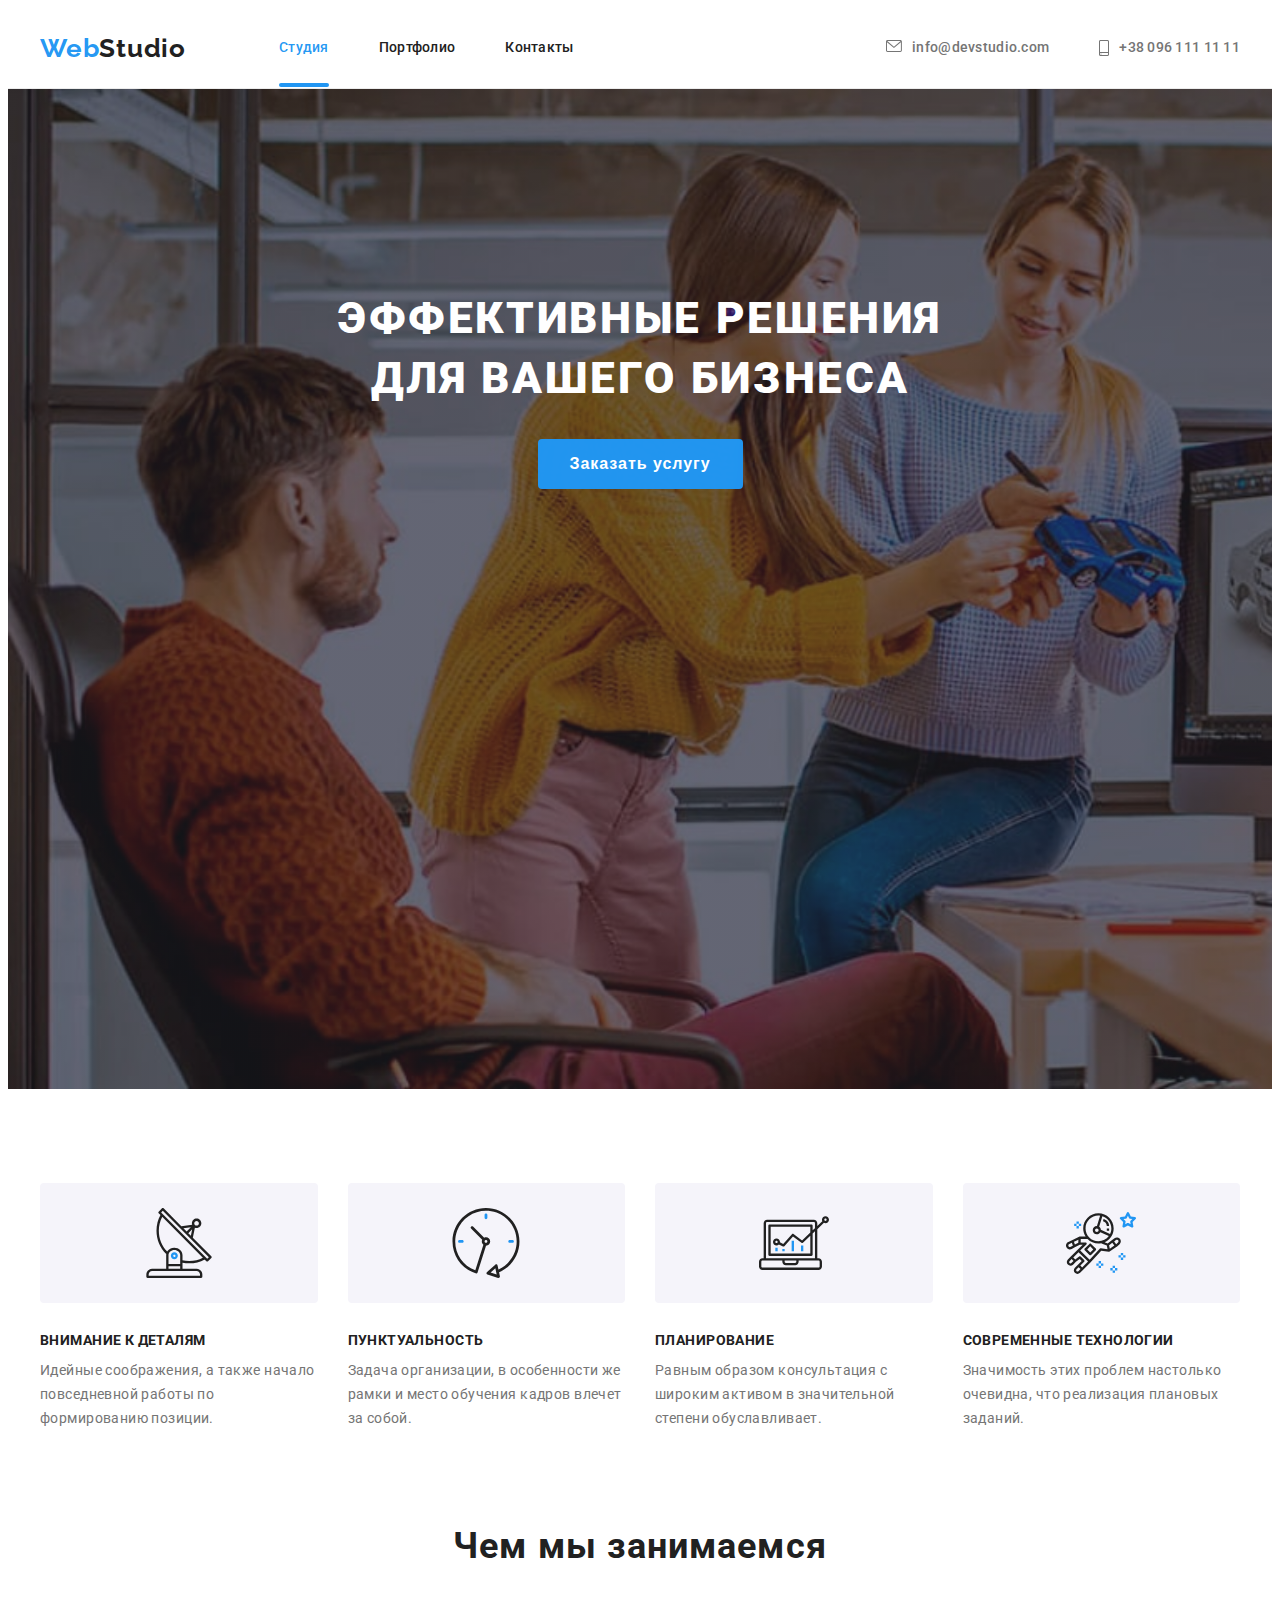
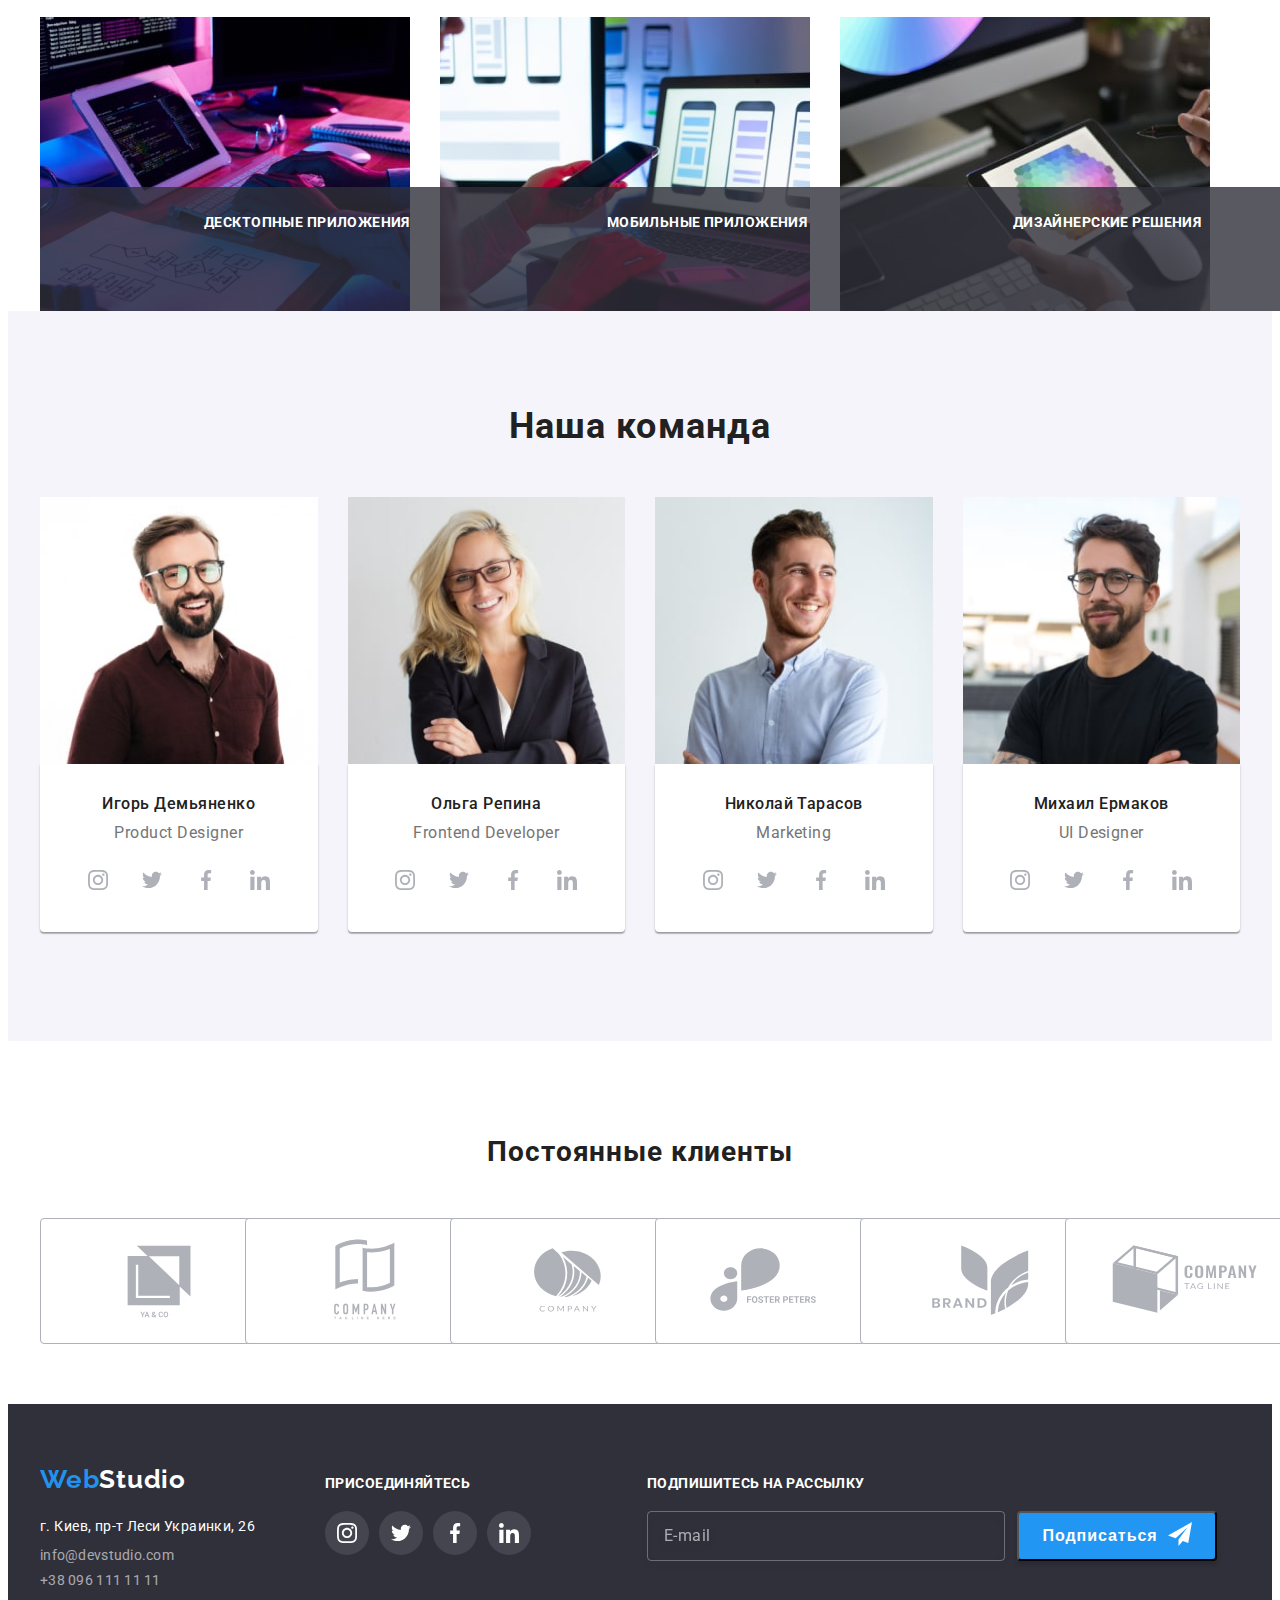
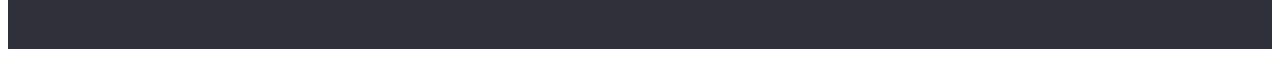
==== commit 46f81c2c: "Update index.html" ====
--- a/index.html
+++ b/index.html
@@ -39,22 +39,25 @@
             </li>
           </ul>
         </nav>
-        <ul class="header__contacts list">
-          <li class="header__сontact-details">
-            <a class="header__mail link" href="mailto:info@devstudio.com"
-              ><svg class="header__envelope" width="16" height="12">
-                <use href="./images/sprite.svg#icon-envelope"></use></svg
-              >info@devstudio.com</a
-            >
-          </li>
-          <li class="header__сontact-details">
-            <a class="header__tel link" href="tel:+380961111111"
-              ><svg class="header__smartphone" width="10" height="16">
-                <use href="./images/sprite.svg#icon-smartphone"></use></svg
-              >+38 096 111 11 11</a
-            >
-          </li>
-        </ul>
+
+        <div class="header__wrapper">
+          <ul class="header__contacts list">
+            <li class="header__сontact-details">
+              <a class="header__mail link" href="mailto:info@devstudio.com"
+                ><svg class="header__envelope" width="16" height="12">
+                  <use href="./images/sprite.svg#icon-envelope"></use></svg
+                >info@devstudio.com</a
+              >
+            </li>
+            <li class="header__сontact-details">
+              <a class="header__tel link" href="tel:+380961111111"
+                ><svg class="header__smartphone" width="10" height="16">
+                  <use href="./images/sprite.svg#icon-smartphone"></use></svg
+                >+38 096 111 11 11</a
+              >
+            </li>
+          </ul>
+        </div>
 
         <button class="menu-open" data-menu-open>
           <svg class="menu-burger" width="44" height="44">
@@ -62,6 +65,7 @@
           </svg>
         </button>
       </div>
+
       <div class="mob-menu is-hidden" data-menu>
         <button class="menu-close" data-menu-close>
           <svg class="menu-cross" width="44" height="44">
@@ -80,14 +84,32 @@
           </li>
         </ul>
 
-        <ul class="mob-menu__contacts list">
-          <li class="mob-menu__сontact-details">
-            <a class="mob-menu__tel link" href="tel:+380961111111">+38 096 111 11 11</a>
-          </li>
-          <li class="mob-menu__сontact-details">
-            <a class="mob-menu__mail link" href="mailto:info@devstudio.com">info@devstudio.com</a>
-          </li>
-        </ul>
+        <div class="mob-menu__wrapper">
+          <ul class="mob-menu__contacts list">
+            <li class="mob-menu__сontact-details">
+              <a class="mob-menu__tel link" href="tel:+380961111111">+38 096 111 11 11</a>
+            </li>
+            <li class="mob-menu__сontact-details">
+              <a class="mob-menu__mail link" href="mailto:info@devstudio.com">info@devstudio.com</a>
+            </li>
+          </ul>
+          <div class="mob-menu__bottom">
+            <ul class="mob-menu__socials list">
+              <li class="mob-menu__socials-item">
+                <a class="mob-menu__socials-link link" href="">Instagram</a>
+              </li>
+              <li class="mob-menu__socials-item">
+                <a class="mob-menu__socials-link link" href="">Twitter</a>
+              </li>
+              <li class="mob-menu__socials-item">
+                <a class="mob-menu__socials-link link" href="">Facebook</a>
+              </li>
+              <li class="mob-menu__socials-item">
+                <a class="mob-menu__socials-link link" href="">LinkedIn</a>
+              </li>
+            </ul>
+          </div>
+        </div>
       </div>
     </header>
 
--- a/css/main.min.css
+++ b/css/main.min.css
@@ -1,2 +1,2 @@
-:root{--primary-text-color: #212121;--secondary-text-color: #757575;--accent-color: #2196f3fb;--primary-white-color: #ffffff;--primary-link-color: #afb1b8;--projects-list-gap: 30px}body{font-family:'Roboto', sans-serif;color:var(--primary-text-color)}h1,h2,h3,h4,h5,h6,p{margin:0}ul{margin-top:0;margin-bottom:0;padding-left:0}img{display:block;max-width:100%;height:auto}.list{list-style-type:none}.link{text-decoration:none;color:var(--primary-text-color);transition:color 250ms cubic-bezier(0.4, 0, 0.2, 1)}.link:hover,.link:focus{color:var(--accent-color)}.container{width:100%;padding-left:15px;padding-right:15px;margin:0 auto}@media screen and (min-width: 480px){.container{max-width:480px}}@media screen and (min-width: 768px){.container{max-width:768px}}@media screen and (min-width: 1200px){.container{max-width:1200px}}.section{padding:60px 0}@media screen and (min-width: 1200px){.section{padding:94px 0}}.logo{font-family:Raleway;font-weight:700;font-size:26px;line-height:1.19;text-decoration:none;letter-spacing:0.03em;color:var(--primary-text-color)}.span-logo{color:var(--accent-color)}.heading{text-align:center}.header{background-color:var(--primary-white-color);border-bottom:1px solid #ececec;padding-top:16px;padding-bottom:16px}.header .container{display:flex;align-items:center;justify-content:space-between}.navigation{display:flex;align-items:center}.header__list{display:flex;margin-left:93px;display:none}.header__item{padding-top:32px;padding-bottom:32px;font-weight:500;font-size:14px;line-height:1.14;letter-spacing:0.02em}.header__item:not(:last-child){margin-right:50px}.header__link{padding-top:32px;padding-bottom:32px;position:relative}.current{color:var(--accent-color)}.current::after{content:'';display:block;background:#2196f3;height:4px;border-radius:2px;bottom:0;width:100%;position:absolute}.header__mail,.header__tel{padding-top:32px;padding-bottom:32px;display:flex;transition:color 250ms cubic-bezier(0.4, 0, 0.2, 1);color:var(--secondary-text-color);font-weight:500;font-size:14px;line-height:1.14;letter-spacing:0.02em}.header__contacts{display:flex;margin-left:auto;align-items:center;display:none}.header__contacts .header__сontact-details+.header__сontact-details{margin-left:50px}.header__mail::before{content:'';fill:var(--secondary-text-color)}.header__envelope{margin-right:10px;fill:var(--secondary-text-color);transition:fill 250ms cubic-bezier(0.4, 0, 0.2, 1)}.header__mail:hover .header__envelope,.header__mail:focus .header__envelope{fill:var(--accent-color)}.header__smartphone{margin-right:10px;fill:var(--secondary-text-color);transition:fill 250ms cubic-bezier(0.4, 0, 0.2, 1)}.header__tel:hover .header__smartphone,.header__tel:focus .header__smartphone{fill:var(--accent-color)}.hero{background-color:#2f303a;text-align:center;padding-top:118px;padding-bottom:118px;background-image:linear-gradient(rgba(47,48,58,0.4), rgba(47,48,58,0.4)),url(../images/hero/hero-img-mob-min.jpg);max-width:1600px;margin:0 auto;background-repeat:no-repeat;background-size:cover}@media (min-device-pixel-ratio: 2), (-webkit-min-device-pixel-ratio: 2), (min-resolution: 192dpi), (min-resolution: 2dppx){.hero .hero{background-image:url("../images/hero/hero-img-mob2x-min.jpg")}}@media screen and (min-width: 768px){.hero{background-image:linear-gradient(rgba(47,48,58,0.4), rgba(47,48,58,0.4)),url(../images/hero/hero-img-tabl-min.jpg)}}@media screen and (min-width: 768px) and (min-device-pixel-ratio: 2), screen and (min-width: 768px) and (-webkit-min-device-pixel-ratio: 2), screen and (min-width: 768px) and (min-resolution: 192dpi), screen and (min-width: 768px) and (min-resolution: 2dppx){.hero{background-image:linear-gradient(rgba(47,48,58,0.4), rgba(47,48,58,0.4)),url(../images/hero/hero-img-tabl2x-min.jpg)}}@media screen and (min-width: 1200px){.hero{background-image:linear-gradient(rgba(47,48,58,0.4), rgba(47,48,58,0.4)),url(../images/hero/hero-img-desk-min.jpg);height:600px;padding-top:200px;padding-bottom:200px}}@media screen and (min-width: 1200px) and (min-device-pixel-ratio: 2), screen and (min-width: 1200px) and (-webkit-min-device-pixel-ratio: 2), screen and (min-width: 1200px) and (min-resolution: 192dpi), screen and (min-width: 1200px) and (min-resolution: 2dppx){.hero{background-image:linear-gradient(rgba(47,48,58,0.4), rgba(47,48,58,0.4)),url(../images/hero/hero-img-desk2x-min.jpg)}}.hero__heading{margin-bottom:30px;font-family:Roboto;font-weight:900;font-size:26px;line-height:1.62;letter-spacing:0.06em;text-transform:uppercase;color:var(--primary-white-color)}@media screen and (min-width: 1200px){.hero__heading{font-size:44px;line-height:1.36}}.hero__btn{padding:10px 32px;font-weight:700;font-size:16px;line-height:1.87;letter-spacing:0.06em;background-color:var(--accent-color);color:var(--primary-white-color);border-radius:4px;border:hidden;cursor:pointer}.btn{cursor:pointer;border:none;padding:6px 22px;border-radius:4px;background-color:#f5f4fa;font-family:Roboto;font-weight:500;font-size:16px;line-height:1.62;text-align:center;letter-spacing:0.03em;color:#212121;transition:color 250ms cubic-bezier(0.4, 0, 0.2, 1),background-color 250ms cubic-bezier(0.4, 0, 0.2, 1)}.btn:hover,.btn:focus{background-color:var(--accent-color);color:var(--primary-white-color)}@media screen and (min-width: 768px){.benefits__list{display:flex;flex-wrap:wrap;margin:-15px}}@media screen and (max-width: 767px){.benefits__item:not(:last-child){margin-bottom:30px}}@media screen and (min-width: 768px){.benefits__item{flex-basis:calc((100% - 4 * 15px) / 2);margin:15px}}@media screen and (min-width: 1200px){.benefits__item{flex-basis:calc((100% - 8 * 15px) / 4)}}.benefits-picture{display:flex;align-items:center;justify-content:center;background-color:#f5f4fa;height:120px;width:100%;border-radius:4px;margin-bottom:30px}.benefits__heading{margin-bottom:10px;font-weight:700;font-size:14px;line-height:1.14;letter-spacing:0.03em;text-transform:uppercase;text-align:center}@media screen and (min-width: 768px){.benefits__heading{text-align:left}}.benefits__text{font-size:14px;line-height:1.71;letter-spacing:0.03em;color:var(--secondary-text-color)}.activity{display:none}@media screen and (min-width: 1200px){.activity{display:unset}}.activity__heading{margin-bottom:50px;font-weight:700;font-size:36px;line-height:1.17;letter-spacing:0.03em}.activity__list{display:flex}.activity__item{position:relative}.activity__item:not(:last-child){margin-right:30px}.activity-description__text{font-family:Roboto;font-weight:700;font-size:14px;line-height:calc(16 / 14);text-align:center;letter-spacing:0.03em;text-transform:uppercase;color:var(--primary-white-color);position:absolute;bottom:0;width:100%;height:70px;background:rgba(47,48,58,0.8);padding:27px 82px}.team{background-color:#f5f4fa}.team__heading{margin-bottom:30px;font-weight:700;font-size:28px;line-height:calc(33 / 28);letter-spacing:0.03em}@media screen and (min-width: 1200px){.team__heading{margin-bottom:50px;font-size:36px;line-height:1.17}}@media screen and (min-width: 768px){.team__list{display:flex;flex-wrap:wrap;margin:-15px}}@media screen and (min-width: 1200px){.team__list{flex-wrap:unset}}.team__item:not(last-child){margin-bottom:30px}@media screen and (min-width: 768px){.team__item{margin-bottom:unset;flex-basis:calc((100% - 4 * 15px) / 2);margin:15px}}@media screen and (min-width: 1200px){.team__item{flex-basis:calc((100% - 8 * 15px) / 4)}}.employees{background-color:#ffffff;padding-top:30px;padding-bottom:30px;text-align:center;border-bottom:1px;box-shadow:0px 1px 3px rgba(0,0,0,0.12),0px 1px 1px rgba(0,0,0,0.14),0px 2px 1px rgba(0,0,0,0.2);border-radius:0 0 4px 4px}.employees__heading{margin-bottom:10px;font-weight:500;font-size:16px;line-height:1.19;letter-spacing:0.03em}.employees__text{font-size:16px;line-height:1.19;letter-spacing:0.03em;color:var(--secondary-text-color);margin-bottom:16px}.employees-socials{display:flex;justify-content:center}.clients__heading{margin-bottom:30px;font-family:Roboto;font-weight:700;font-size:28px;line-height:1.18;text-align:center;letter-spacing:0.03em;color:var(--primary-text-color)}@media screen and (min-width: 1200px){.clients__heading{margin-bottom:50px}}.clients__list{display:flex;justify-content:center;flex-wrap:wrap;margin:-15px}.clients__item{width:210px;height:92px;flex-basis:calc((100% - 4 * 15px) / 2);margin:15px}@media screen and (min-width: 768px){.clients__item{width:226px;flex-basis:calc((100% - 6 * 15px) / 3)}}@media screen and (min-width: 1200px){.clients__item{width:170px;flex-basis:calc((100% - 12 * 15px) / 6)}}.clients__icon{background-color:var(--primary-white-color);border:1px solid var(--primary-link-color);padding:16px 32px;border-radius:4px;width:100%;height:100%;fill:var(--primary-link-color);transition:fill 250ms cubic-bezier(0.4, 0, 0.2, 1),border-color 250ms cubic-bezier(0.4, 0, 0.2, 1)}.clients__link:hover .clients__icon,.clients__link:focus .clients__icon{fill:var(--accent-color);border-color:var(--accent-color)}.footer{background-color:#2f303a;padding-top:60px;padding-bottom:60px}.footer__left{margin-bottom:60px}@media screen and (min-width: 768px){.footer__left{margin-left:76px}}@media screen and (min-width: 1200px){.footer__left{margin-right:70px;margin-left:0;margin-bottom:0}}.footer__logo{display:block;margin-bottom:20px;color:var(--primary-white-color);text-align:center}@media screen and (min-width: 1200px){.footer__logo{text-align:left}}.footer-span__logo{color:var(--accent-color)}.map{display:block;margin-bottom:8px;text-align:center;color:var(--primary-white-color);font-style:normal;font-size:14px;line-height:1.71;letter-spacing:0.03em}@media screen and (min-width: 1200px){.map{margin-bottom:9px}}.footer__mail{display:block;margin-bottom:8px;text-align:center}@media screen and (min-width: 1200px){.footer__mail{margin-bottom:9px;text-align:left}}.footer__tel{display:block;text-align:center}@media screen and (min-width: 1200px){.footer__tel{text-align:left}}.footer__mail,.footer__tel{color:rgba(255,255,255,0.6);font-style:normal;font-weight:400;font-size:14px;line-height:1.14;letter-spacing:0.02em}@media screen and (min-width: 768px){.footer .container{display:flex;align-items:baseline;flex-wrap:wrap}}@media screen and (min-width: 1200px){.footer .container{display:flex;flex-wrap:unset}}.footer__heading{margin-bottom:20px;text-align:center;font-family:Roboto;font-weight:700;font-size:14px;line-height:16px;letter-spacing:0.03em;text-transform:uppercase;color:var(--primary-white-color)}@media screen and (min-width: 1200px){.footer__heading{text-align:left}}.footer__right{margin-bottom:60px}@media screen and (min-width: 768px){.footer__right{margin:0 89px 0 auto}}@media screen and (min-width: 1200px){.footer__right{margin:0 93px 0 0}}.footer__socials{display:flex;justify-content:center}.footer__socials-item:not(:last-child){margin-right:10px}.footer__socials-link{width:44px;height:44px;display:flex;align-items:center;justify-content:center;border-radius:50%;background-color:rgba(255,255,255,0.1);fill:var(--primary-white-color);transition:background-color 250ms cubic-bezier(0.4, 0, 0.2, 1)}.footer__socials-link:hover,.footer__socials-link:focus{background-color:var(--accent-color)}@media screen and (min-width: 1200px){.mailing__form{display:flex}}@media screen and (min-width: 768px){.mailing{margin:0 auto}}.mailing__heading{display:block;margin-top:15px;margin-bottom:20px;text-align:center;font-family:Roboto;font-weight:700;font-size:14px;line-height:calc(16 / 14);letter-spacing:0.03em;text-transform:uppercase;color:var(--primary-white-color)}@media screen and (min-width: 1200px){.mailing__heading{text-align:left;margin-top:0}}.mailing__input{display:inline-block;width:100%;margin-bottom:20px;height:50px;background-color:#2196f300;padding-left:16px;border:1px solid rgba(255,255,255,0.3);box-sizing:border-box;filter:drop-shadow(0px 4px 4px rgba(0,0,0,0.15));border-radius:4px;font-size:14px;color:var(--primary-white-color)}.mailing__input::placeholder{font-family:Roboto;font-size:16px;line-height:calc(20 / 16);display:flex;align-items:center;letter-spacing:0.03em;color:rgba(255,255,255,0.6);outline:transparent}@media screen and (min-width: 768px){.mailing__input{display:block;width:450px}}@media screen and (min-width: 1200px){.mailing__input{width:358px;margin-bottom:0}}.mailing__btn{display:flex;align-items:center;justify-content:center;width:200px;height:50px;margin:0 auto;padding:10px 28px;font-weight:700;font-size:16px;line-height:clac(30/16);text-align:center;letter-spacing:0.06em;background:#2196f3;color:var(--primary-white-color);box-shadow:0px 4px 4px rgba(0,0,0,0.15);border-radius:4px;outline:transparent;cursor:pointer}@media screen and (min-width: 1200px){.mailing__btn{margin-left:12px}}.mailing__icon-send{margin-left:10px;fill:var(--primary-white-color)}.backdrop{position:fixed;top:0;left:0;width:100%;height:100%;background-color:rgba(0,0,0,0.2);opacity:1;transition:opacity 250ms cubic-bezier(0.4, 0, 0.2, 1)}.backdrop.is-hidden{opacity:0;pointer-events:none;visibility:visible}.modal{position:absolute;top:50%;left:50%;transform:translate(-50%, -50%);padding:40px;min-width:300px;min-height:409px;transition:250ms cubic-bezier(0.4, 0, 0.2, 1);transform:translate(-50%, -50%) scale(1);background-color:var(--primary-white-color);box-shadow:0px 4px 4px rgba(0,0,0,0.25)}.backdrop.is-hidden .modal{transition:250ms cubic-bezier(0.4, 0, 0.2, 1);transform:translate(-50%, -50%) scale(1.5)}@media screen and (min-width: 480px){.modal{min-width:450px;min-height:609px}}@media screen and (min-width: 1200px){.modal{min-width:528px;min-height:581px}}.modal__btn{position:absolute;top:8px;right:8px;display:flex;align-items:center;justify-content:center;box-sizing:border-box;height:30px;width:30px;border-radius:50%;border:1px solid rgba(0,0,0,0.1);background-color:var(--primary-white-color);cursor:pointer;transition:fill 250ms cubic-bezier(0.4, 0, 0.2, 1)}.modal__btn:hover,.modal__btn:focus{fill:var(--accent-color)}.modal__heading{display:block;margin-bottom:12px;font-family:Roboto;font-weight:700;font-size:20px;line-height:1.5;text-align:center;letter-spacing:0.03em;color:var(--primary-text-color)}@media screen and (min-width: 1200px){.modal__heading{line-height:calc(23 / 20)}}.modal-field{margin-bottom:10px}.modal-field__lable{display:block;margin-bottom:4px;font-family:Roboto;font-size:12px;line-height:calc(14 / 12);letter-spacing:0.01em;color:var(--secondary-text-color)}.modal-field__wrap{display:block;position:relative}.modal-field__input{padding-left:42px;width:100%;height:40px;border:1px solid rgba(33,33,33,0.2);box-sizing:border-box;border-radius:4px;outline:transparent;transition:border-color 250ms cubic-bezier(0.4, 0, 0.2, 1)}.modal-field__input:hover,.modal-field__input:focus{border-color:var(--accent-color)}.modal-field__icon{position:absolute;top:50%;transform:translateY(-50%);left:12px;fill:#212121;transition:fill 250ms cubic-bezier(0.4, 0, 0.2, 1)}.modal-field__input:hover+.modal-field__icon,.modal-field__input:focus+.modal-field__icon{fill:var(--accent-color)}.modal-field__comments{padding-top:12px;padding-left:16px;width:100%;height:120px;resize:none;border:1px solid rgba(33,33,33,0.2);box-sizing:border-box;border-radius:4px;outline:transparent;font-size:14px;transition:border-color 250ms cubic-bezier(0.4, 0, 0.2, 1)}.modal-field__comments::placeholder{font-family:Roboto;font-size:12px;line-height:calc(14 / 12);letter-spacing:0.01em;color:rgba(117,117,117,0.5)}.modal-field__comments:hover,.modal-field__comments:focus{border-color:var(--accent-color)}.modal-check{margin-bottom:30px}.visually-hidden{position:absolute;width:1px;height:1px;margin:-1px;padding:0;overflow:hidden;border:0;clip:rect(0 0 0 0)}.modal-check__label{display:flex;align-items:center;justify-content:center;font-family:Roboto;font-size:12px;line-height:calc(14 / 12);letter-spacing:0.03em;color:var(--secondary-text-color)}@media screen and (min-width: 1200px){.modal-check__label{font-size:14px;line-height:calc(24 / 14)}}.modal-link{margin-left:4px}.modal-check__wrapper{margin-right:8px;width:16px;height:15px;border:2px solid var(--primary-text-color);border-radius:4px;display:flex;align-items:center;justify-content:center}.modal-check__icon{fill:var(--primary-white-color)}.modal-check__checkbox:checked+.modal-check__label>.modal-check__wrapper{background-color:var(--accent-color);border:transparent}.check-btn{display:block;margin:0 auto;width:200px;height:50px;padding:10px 32px;font-weight:700;font-size:16px;line-height:1.87;letter-spacing:0.06em;background-color:var(--accent-color);color:var(--primary-white-color);border-radius:4px;border:hidden;box-shadow:0px 4px 4px rgba(0,0,0,0.15);cursor:pointer}.employees-socials__item{width:44px;height:44px}.employees-socials__item:not(:last-child){margin-right:10px}.employees-socials__link{width:100%;height:100%;display:flex;align-items:center;justify-content:center;border-radius:50%;background-color:var(--primary-white-color);transition:background-color 250ms cubic-bezier(0.4, 0, 0.2, 1)}.employees-socials__link:hover,.employees-socials__link:focus{background-color:var(--accent-color)}.employees-socials__icon{fill:var(--primary-link-color);transition:fill 250ms cubic-bezier(0.4, 0, 0.2, 1)}.employees-socials__link:hover .employees-socials__icon,.employees-socials__link:focus .employees-socials__icon{fill:var(--primary-white-color)}.projects-list{display:flex;flex-wrap:wrap;margin-top:calc(-1 * var(--projects-list-gap));margin-left:calc(-1 * var(--projects-list-gap))}.projects-item{transition:box-shadow 250ms cubic-bezier(0.4, 0, 0.2, 1)}.projects-item:hover,.projects-item:focus{box-shadow:0px 1px 1px rgba(0,0,0,0.12),0px 4px 4px rgba(0,0,0,0.06),1px 4px 6px rgba(0,0,0,0.16)}.projects-list>.projects-item{flex-basis:calc(100% / 3 - var(--projects-list-gap));margin-top:var(--projects-list-gap);margin-left:var(--projects-list-gap)}.projects-overlay{position:relative;overflow:hidden}.projects-description{position:absolute;top:0;left:0;height:100%;padding:63px 24px;background-color:rgba(33,150,243,0.9);transform:translateY(100%);transition:transform 250ms cubic-bezier(0.4, 0, 0.2, 1);font-family:Roboto;font-style:normal;font-weight:400;font-size:18px;line-height:calc(28 / 18);letter-spacing:0.03em;color:var(--primary-white-color)}.projects-item:hover .projects-description{transform:translateY(0%)}.projects-text{font-size:16px;line-height:1.87;letter-spacing:0.03em;color:var(--secondary-text-color)}.projects-heading{font-weight:700;font-size:18px;line-height:2;letter-spacing:0.06em;color:var(--primary-text-color);margin-bottom:4px}.projects-content{background-color:var(--primary-white-color);padding:20px 24px;border:1px solid #eeeeee}.filters-list{display:flex;justify-content:center;padding-top:0;margin-bottom:50px}.filters-item{font-family:Roboto;font-style:normal;font-weight:500;font-size:16px;line-height:1.62;text-align:center;letter-spacing:0.03em;color:var(--primary-text-color);transition:box-shadow 250ms cubic-bezier(0.4, 0, 0.2, 1),border-radius 250ms cubic-bezier(0.4, 0, 0.2, 1)}.filters-item:not(:last-child){margin-right:8px}.filters-item:hover,.filters-item:focus{box-shadow:0px 3px 1px rgba(0,0,0,0.1),0px 1px 2px rgba(0,0,0,0.08),0px 2px 2px rgba(0,0,0,0.12);border-radius:4px}.menu-open{justify-content:space-between;border:none;background-color:transparent}.mob-menu{width:100vw;height:100vh;position:fixed;top:0;padding-top:10px;padding-right:15px;padding-left:40px;background-color:var(--primary-white-color)}.mob-menu.is-hidden{opacity:0;visibility:hidden;pointer-events:none}.menu-close{display:flex;margin-left:auto;align-items:center;justify-content:center;border:none;background-color:transparent;color:var(--primary-text-color)}.mob-menu__item:not(:last-child){margin-bottom:32px}.mob-menu__link{font-family:Roboto;font-weight:500;font-size:40px;line-height:calc(47 / 40);text-align:center;letter-spacing:0.02em}.mob-menu__tel{display:block;margin-bottom:32px;font-family:Roboto;font-weight:500;font-size:34px;line-height:calc(40 / 34);letter-spacing:0.02em;color:var(--accent-color)}.mob-menu__mail{display:block;margin-bottom:64px;font-family:Roboto;font-weight:500;font-size:24px;line-height:calc(28 / 24);letter-spacing:0.02em;color:var(--secondary-text-color)}.menu-burger{cursor:pointer;fill:#000000;transition:fill 250ms cubic-bezier(0.4, 0, 0.2, 1)}.menu-burger:hover,.menu-burger:focus{fill:var(--accent-color)}
+:root{--primary-text-color: #212121;--secondary-text-color: #757575;--accent-color: #2196f3fb;--primary-white-color: #ffffff;--primary-link-color: #afb1b8;--projects-list-gap: 30px}body{font-family:'Roboto', sans-serif;color:var(--primary-text-color)}h1,h2,h3,h4,h5,h6,p{margin:0}ul{margin-top:0;margin-bottom:0;padding-left:0}img{display:block;max-width:100%;height:auto}.list{list-style-type:none}.link{text-decoration:none;color:var(--primary-text-color);transition:color 250ms cubic-bezier(0.4, 0, 0.2, 1)}.link:hover,.link:focus{color:var(--accent-color)}.container{width:100%;padding-left:15px;padding-right:15px;margin:0 auto}@media screen and (min-width: 480px){.container{max-width:480px}}@media screen and (min-width: 768px){.container{max-width:768px}}@media screen and (min-width: 1200px){.container{max-width:1200px}}.section{padding:60px 0}@media screen and (min-width: 1200px){.section{padding:94px 0}}.logo{font-family:Raleway;font-weight:700;font-size:26px;line-height:1.19;text-decoration:none;letter-spacing:0.03em;color:var(--primary-text-color)}.span-logo{color:var(--accent-color)}.heading{text-align:center}.header{background-color:var(--primary-white-color);border-bottom:1px solid #ececec}.header .container{display:flex;align-items:center;justify-content:space-between}.navigation{display:flex;align-items:center}.header__list{display:flex;margin-left:93px}@media screen and (max-width: 767px){.header__list{display:none}}.header__item{padding-top:32px;padding-bottom:32px;font-weight:500;font-size:14px;line-height:1.14;letter-spacing:0.02em}.header__item:not(:last-child){margin-right:50px}.header__link{padding-top:32px;padding-bottom:32px;position:relative}.current{color:var(--accent-color)}@media screen and (min-width: 768px){.current::after{content:'';display:block;background:#2196f3;height:4px;border-radius:2px;bottom:0;width:100%;position:absolute}}.header__mail,.header__tel{display:flex;transition:color 250ms cubic-bezier(0.4, 0, 0.2, 1);color:var(--secondary-text-color);font-weight:500;font-size:12px;line-height:calc(14 / 12);letter-spacing:0.02em}@media screen and (min-width: 768px){.header__mail,.header__tel{padding-top:5px;padding-bottom:5px}}@media screen and (min-width: 1200px){.header__mail,.header__tel{padding-top:32px;padding-bottom:32px;font-size:14px;line-height:1.14}}.header__contacts{display:flex;align-items:left}@media screen and (min-width: 1200px){.header__contacts .header__сontact-details+.header__сontact-details{margin-left:50px;align-items:center}}@media screen and (max-width: 767px){.header__contacts{display:none}}@media screen and (max-width: 1199px){.header__contacts{flex-direction:column}}.header__mail::before{content:'';fill:var(--secondary-text-color)}.header__envelope{margin-right:10px;fill:var(--secondary-text-color);transition:fill 250ms cubic-bezier(0.4, 0, 0.2, 1)}.header__mail:hover .header__envelope,.header__mail:focus .header__envelope{fill:var(--accent-color)}.header__smartphone{margin-right:10px;fill:var(--secondary-text-color);transition:fill 250ms cubic-bezier(0.4, 0, 0.2, 1)}.header__tel:hover .header__smartphone,.header__tel:focus .header__smartphone{fill:var(--accent-color)}.hero{background-color:#2f303a;text-align:center;padding-top:118px;padding-bottom:118px;background-image:linear-gradient(rgba(47,48,58,0.4), rgba(47,48,58,0.4)),url(../images/hero/hero-img-mob-min.jpg);max-width:1600px;margin:0 auto;background-repeat:no-repeat;background-size:cover}@media (min-device-pixel-ratio: 2), (-webkit-min-device-pixel-ratio: 2), (min-resolution: 192dpi), (min-resolution: 2dppx){.hero .hero{background-image:url("../images/hero/hero-img-mob2x-min.jpg")}}@media screen and (min-width: 768px){.hero{background-image:linear-gradient(rgba(47,48,58,0.4), rgba(47,48,58,0.4)),url(../images/hero/hero-img-tabl-min.jpg)}}@media screen and (min-width: 768px) and (min-device-pixel-ratio: 2), screen and (min-width: 768px) and (-webkit-min-device-pixel-ratio: 2), screen and (min-width: 768px) and (min-resolution: 192dpi), screen and (min-width: 768px) and (min-resolution: 2dppx){.hero{background-image:linear-gradient(rgba(47,48,58,0.4), rgba(47,48,58,0.4)),url(../images/hero/hero-img-tabl2x-min.jpg)}}@media screen and (min-width: 1200px){.hero{background-image:linear-gradient(rgba(47,48,58,0.4), rgba(47,48,58,0.4)),url(../images/hero/hero-img-desk-min.jpg);height:600px;padding-top:200px;padding-bottom:200px}}@media screen and (min-width: 1200px) and (min-device-pixel-ratio: 2), screen and (min-width: 1200px) and (-webkit-min-device-pixel-ratio: 2), screen and (min-width: 1200px) and (min-resolution: 192dpi), screen and (min-width: 1200px) and (min-resolution: 2dppx){.hero{background-image:linear-gradient(rgba(47,48,58,0.4), rgba(47,48,58,0.4)),url(../images/hero/hero-img-desk2x-min.jpg)}}.hero__heading{margin-bottom:30px;font-family:Roboto;font-weight:900;font-size:26px;line-height:1.62;letter-spacing:0.06em;text-transform:uppercase;color:var(--primary-white-color)}@media screen and (min-width: 1200px){.hero__heading{font-size:44px;line-height:1.36}}.hero__btn{padding:10px 32px;font-weight:700;font-size:16px;line-height:1.87;letter-spacing:0.06em;background-color:var(--accent-color);color:var(--primary-white-color);border-radius:4px;border:hidden;cursor:pointer}.btn{cursor:pointer;border:none;padding:6px 22px;border-radius:4px;background-color:#f5f4fa;font-family:Roboto;font-weight:500;font-size:16px;line-height:1.62;text-align:center;letter-spacing:0.03em;color:#212121;transition:color 250ms cubic-bezier(0.4, 0, 0.2, 1),background-color 250ms cubic-bezier(0.4, 0, 0.2, 1)}.btn:hover,.btn:focus{background-color:var(--accent-color);color:var(--primary-white-color)}@media screen and (min-width: 768px){.benefits__list{display:flex;flex-wrap:wrap;margin:-15px}}@media screen and (max-width: 767px){.benefits__item:not(:last-child){margin-bottom:30px}}@media screen and (min-width: 768px){.benefits__item{flex-basis:calc((100% - 4 * 15px) / 2);margin:15px}}@media screen and (min-width: 1200px){.benefits__item{flex-basis:calc((100% - 8 * 15px) / 4)}}.benefits-picture{display:flex;align-items:center;justify-content:center;background-color:#f5f4fa;height:120px;width:100%;border-radius:4px;margin-bottom:30px}.benefits__heading{margin-bottom:10px;font-weight:700;font-size:14px;line-height:1.14;letter-spacing:0.03em;text-transform:uppercase;text-align:center}@media screen and (min-width: 768px){.benefits__heading{text-align:left}}.benefits__text{font-size:14px;line-height:1.71;letter-spacing:0.03em;color:var(--secondary-text-color)}.activity{display:none}@media screen and (min-width: 1200px){.activity{display:unset}}.activity__heading{margin-bottom:50px;font-weight:700;font-size:36px;line-height:1.17;letter-spacing:0.03em}.activity__list{display:flex}.activity__item{position:relative}.activity__item:not(:last-child){margin-right:30px}.activity-description__text{font-family:Roboto;font-weight:700;font-size:14px;line-height:calc(16 / 14);text-align:center;letter-spacing:0.03em;text-transform:uppercase;color:var(--primary-white-color);position:absolute;bottom:0;width:100%;height:70px;background:rgba(47,48,58,0.8);padding:27px 82px}.team{background-color:#f5f4fa}.team__heading{margin-bottom:30px;font-weight:700;font-size:28px;line-height:calc(33 / 28);letter-spacing:0.03em}@media screen and (min-width: 1200px){.team__heading{margin-bottom:50px;font-size:36px;line-height:1.17}}@media screen and (min-width: 768px){.team__list{display:flex;flex-wrap:wrap;margin:-15px}}@media screen and (min-width: 1200px){.team__list{flex-wrap:unset}}.team__item:not(last-child){margin-bottom:30px}@media screen and (min-width: 768px){.team__item{margin-bottom:unset;flex-basis:calc((100% - 4 * 15px) / 2);margin:15px}}@media screen and (min-width: 1200px){.team__item{flex-basis:calc((100% - 8 * 15px) / 4)}}.employees{background-color:#ffffff;padding-top:30px;padding-bottom:30px;text-align:center;border-bottom:1px;box-shadow:0px 1px 3px rgba(0,0,0,0.12),0px 1px 1px rgba(0,0,0,0.14),0px 2px 1px rgba(0,0,0,0.2);border-radius:0 0 4px 4px}.employees__heading{margin-bottom:10px;font-weight:500;font-size:16px;line-height:1.19;letter-spacing:0.03em}.employees__text{font-size:16px;line-height:1.19;letter-spacing:0.03em;color:var(--secondary-text-color);margin-bottom:16px}.employees-socials{display:flex;justify-content:center}.clients__heading{margin-bottom:30px;font-family:Roboto;font-weight:700;font-size:28px;line-height:1.18;text-align:center;letter-spacing:0.03em;color:var(--primary-text-color)}@media screen and (min-width: 1200px){.clients__heading{margin-bottom:50px}}.clients__list{display:flex;justify-content:center;flex-wrap:wrap;margin:-15px}.clients__item{width:210px;height:92px;flex-basis:calc((100% - 4 * 15px) / 2);margin:15px}@media screen and (min-width: 768px){.clients__item{width:226px;flex-basis:calc((100% - 6 * 15px) / 3)}}@media screen and (min-width: 1200px){.clients__item{width:170px;flex-basis:calc((100% - 12 * 15px) / 6)}}.clients__icon{background-color:var(--primary-white-color);border:1px solid var(--primary-link-color);padding:16px 32px;border-radius:4px;width:100%;height:100%;fill:var(--primary-link-color);transition:fill 250ms cubic-bezier(0.4, 0, 0.2, 1),border-color 250ms cubic-bezier(0.4, 0, 0.2, 1)}.clients__link:hover .clients__icon,.clients__link:focus .clients__icon{fill:var(--accent-color);border-color:var(--accent-color)}.footer{background-color:#2f303a;padding-top:60px;padding-bottom:60px}.footer__left{margin-bottom:60px}@media screen and (min-width: 768px){.footer__left{margin-left:76px}}@media screen and (min-width: 1200px){.footer__left{margin-right:70px;margin-left:0;margin-bottom:0}}.footer__logo{display:block;margin-bottom:20px;color:var(--primary-white-color);text-align:center}@media screen and (min-width: 1200px){.footer__logo{text-align:left}}.footer-span__logo{color:var(--accent-color)}.map{display:block;margin-bottom:8px;text-align:center;color:var(--primary-white-color);font-style:normal;font-size:14px;line-height:1.71;letter-spacing:0.03em}@media screen and (min-width: 1200px){.map{margin-bottom:9px}}.footer__mail{display:block;margin-bottom:8px;text-align:center}@media screen and (min-width: 1200px){.footer__mail{margin-bottom:9px;text-align:left}}.footer__tel{display:block;text-align:center}@media screen and (min-width: 1200px){.footer__tel{text-align:left}}.footer__mail,.footer__tel{color:rgba(255,255,255,0.6);font-style:normal;font-weight:400;font-size:14px;line-height:1.14;letter-spacing:0.02em}@media screen and (min-width: 768px){.footer .container{display:flex;align-items:baseline;flex-wrap:wrap}}@media screen and (min-width: 1200px){.footer .container{display:flex;flex-wrap:unset}}.footer__heading{margin-bottom:20px;text-align:center;font-family:Roboto;font-weight:700;font-size:14px;line-height:16px;letter-spacing:0.03em;text-transform:uppercase;color:var(--primary-white-color)}@media screen and (min-width: 1200px){.footer__heading{text-align:left}}.footer__right{margin-bottom:60px}@media screen and (min-width: 768px){.footer__right{margin:0 89px 0 auto}}@media screen and (min-width: 1200px){.footer__right{margin:0 93px 0 0}}.footer__socials{display:flex;justify-content:center}.footer__socials-item:not(:last-child){margin-right:10px}.footer__socials-link{width:44px;height:44px;display:flex;align-items:center;justify-content:center;border-radius:50%;background-color:rgba(255,255,255,0.1);fill:var(--primary-white-color);transition:background-color 250ms cubic-bezier(0.4, 0, 0.2, 1)}.footer__socials-link:hover,.footer__socials-link:focus{background-color:var(--accent-color)}@media screen and (min-width: 1200px){.mailing__form{display:flex}}@media screen and (min-width: 768px){.mailing{margin:0 auto}}.mailing__heading{display:block;margin-top:15px;margin-bottom:20px;text-align:center;font-family:Roboto;font-weight:700;font-size:14px;line-height:calc(16 / 14);letter-spacing:0.03em;text-transform:uppercase;color:var(--primary-white-color)}@media screen and (min-width: 1200px){.mailing__heading{text-align:left;margin-top:0}}.mailing__input{display:inline-block;width:100%;margin-bottom:20px;height:50px;background-color:#2196f300;padding-left:16px;border:1px solid rgba(255,255,255,0.3);box-sizing:border-box;filter:drop-shadow(0px 4px 4px rgba(0,0,0,0.15));border-radius:4px;font-size:14px;color:var(--primary-white-color)}.mailing__input::placeholder{font-family:Roboto;font-size:16px;line-height:calc(20 / 16);display:flex;align-items:center;letter-spacing:0.03em;color:rgba(255,255,255,0.6);outline:transparent}@media screen and (min-width: 768px){.mailing__input{display:block;width:450px}}@media screen and (min-width: 1200px){.mailing__input{width:358px;margin-bottom:0}}.mailing__btn{display:flex;align-items:center;justify-content:center;width:200px;height:50px;margin:0 auto;padding:10px 28px;font-weight:700;font-size:16px;line-height:clac(30/16);text-align:center;letter-spacing:0.06em;background:#2196f3;color:var(--primary-white-color);box-shadow:0px 4px 4px rgba(0,0,0,0.15);border-radius:4px;outline:transparent;cursor:pointer}@media screen and (min-width: 1200px){.mailing__btn{margin-left:12px}}.mailing__icon-send{margin-left:10px;fill:var(--primary-white-color)}.backdrop{position:fixed;top:0;left:0;width:100%;height:100%;background-color:rgba(0,0,0,0.2);opacity:1;transition:opacity 250ms cubic-bezier(0.4, 0, 0.2, 1)}.backdrop.is-hidden{opacity:0;pointer-events:none;visibility:visible}.modal{position:absolute;top:50%;left:50%;transform:translate(-50%, -50%);padding:40px;min-width:300px;min-height:409px;transition:250ms cubic-bezier(0.4, 0, 0.2, 1);transform:translate(-50%, -50%) scale(1);background-color:var(--primary-white-color);box-shadow:0px 4px 4px rgba(0,0,0,0.25)}.backdrop.is-hidden .modal{transition:250ms cubic-bezier(0.4, 0, 0.2, 1);transform:translate(-50%, -50%) scale(1.5)}@media screen and (min-width: 480px){.modal{min-width:450px;min-height:609px}}@media screen and (min-width: 1200px){.modal{min-width:528px;min-height:581px}}.modal__btn{position:absolute;top:8px;right:8px;display:flex;align-items:center;justify-content:center;box-sizing:border-box;height:30px;width:30px;border-radius:50%;border:1px solid rgba(0,0,0,0.1);background-color:var(--primary-white-color);cursor:pointer;transition:fill 250ms cubic-bezier(0.4, 0, 0.2, 1)}.modal__btn:hover,.modal__btn:focus{fill:var(--accent-color)}.modal__heading{display:block;margin-bottom:12px;font-family:Roboto;font-weight:700;font-size:20px;line-height:1.5;text-align:center;letter-spacing:0.03em;color:var(--primary-text-color)}@media screen and (min-width: 1200px){.modal__heading{line-height:calc(23 / 20)}}.modal-field{margin-bottom:10px}.modal-field__lable{display:block;margin-bottom:4px;font-family:Roboto;font-size:12px;line-height:calc(14 / 12);letter-spacing:0.01em;color:var(--secondary-text-color)}.modal-field__wrap{display:block;position:relative}.modal-field__input{padding-left:42px;width:100%;height:40px;border:1px solid rgba(33,33,33,0.2);box-sizing:border-box;border-radius:4px;outline:transparent;transition:border-color 250ms cubic-bezier(0.4, 0, 0.2, 1)}.modal-field__input:hover,.modal-field__input:focus{border-color:var(--accent-color)}.modal-field__icon{position:absolute;top:50%;transform:translateY(-50%);left:12px;fill:#212121;transition:fill 250ms cubic-bezier(0.4, 0, 0.2, 1)}.modal-field__input:hover+.modal-field__icon,.modal-field__input:focus+.modal-field__icon{fill:var(--accent-color)}.modal-field__comments{padding-top:12px;padding-left:16px;width:100%;height:120px;resize:none;border:1px solid rgba(33,33,33,0.2);box-sizing:border-box;border-radius:4px;outline:transparent;font-size:14px;transition:border-color 250ms cubic-bezier(0.4, 0, 0.2, 1)}.modal-field__comments::placeholder{font-family:Roboto;font-size:12px;line-height:calc(14 / 12);letter-spacing:0.01em;color:rgba(117,117,117,0.5)}.modal-field__comments:hover,.modal-field__comments:focus{border-color:var(--accent-color)}.modal-check{margin-bottom:30px}.visually-hidden{position:absolute;width:1px;height:1px;margin:-1px;padding:0;overflow:hidden;border:0;clip:rect(0 0 0 0)}.modal-check__label{display:flex;align-items:center;justify-content:center;font-family:Roboto;font-size:12px;line-height:calc(14 / 12);letter-spacing:0.03em;color:var(--secondary-text-color)}@media screen and (min-width: 1200px){.modal-check__label{font-size:14px;line-height:calc(24 / 14)}}.modal-link{margin-left:4px}.modal-check__wrapper{margin-right:8px;width:16px;height:15px;border:2px solid var(--primary-text-color);border-radius:4px;display:flex;align-items:center;justify-content:center}.modal-check__icon{fill:var(--primary-white-color)}.modal-check__checkbox:checked+.modal-check__label>.modal-check__wrapper{background-color:var(--accent-color);border:transparent}.check-btn{display:block;margin:0 auto;width:200px;height:50px;padding:10px 32px;font-weight:700;font-size:16px;line-height:1.87;letter-spacing:0.06em;background-color:var(--accent-color);color:var(--primary-white-color);border-radius:4px;border:hidden;box-shadow:0px 4px 4px rgba(0,0,0,0.15);cursor:pointer}.employees-socials__item{width:44px;height:44px}.employees-socials__item:not(:last-child){margin-right:10px}.employees-socials__link{width:100%;height:100%;display:flex;align-items:center;justify-content:center;border-radius:50%;background-color:var(--primary-white-color);transition:background-color 250ms cubic-bezier(0.4, 0, 0.2, 1)}.employees-socials__link:hover,.employees-socials__link:focus{background-color:var(--accent-color)}.employees-socials__icon{fill:var(--primary-link-color);transition:fill 250ms cubic-bezier(0.4, 0, 0.2, 1)}.employees-socials__link:hover .employees-socials__icon,.employees-socials__link:focus .employees-socials__icon{fill:var(--primary-white-color)}.projects-list{display:flex;flex-wrap:wrap;margin-top:calc(-1 * var(--projects-list-gap));margin-left:calc(-1 * var(--projects-list-gap))}.projects-item{transition:box-shadow 250ms cubic-bezier(0.4, 0, 0.2, 1)}.projects-item:hover,.projects-item:focus{box-shadow:0px 1px 1px rgba(0,0,0,0.12),0px 4px 4px rgba(0,0,0,0.06),1px 4px 6px rgba(0,0,0,0.16)}.projects-list>.projects-item{flex-basis:calc(100% / 3 - var(--projects-list-gap));margin-top:var(--projects-list-gap);margin-left:var(--projects-list-gap)}.projects-overlay{position:relative;overflow:hidden}.projects-description{position:absolute;top:0;left:0;height:100%;padding:63px 24px;background-color:rgba(33,150,243,0.9);transform:translateY(100%);transition:transform 250ms cubic-bezier(0.4, 0, 0.2, 1);font-family:Roboto;font-style:normal;font-weight:400;font-size:18px;line-height:calc(28 / 18);letter-spacing:0.03em;color:var(--primary-white-color)}.projects-item:hover .projects-description{transform:translateY(0%)}.projects-text{font-size:16px;line-height:1.87;letter-spacing:0.03em;color:var(--secondary-text-color)}.projects-heading{font-weight:700;font-size:18px;line-height:2;letter-spacing:0.06em;color:var(--primary-text-color);margin-bottom:4px}.projects-content{background-color:var(--primary-white-color);padding:20px 24px;border:1px solid #eeeeee}.filters-list{display:flex;justify-content:center;padding-top:0;margin-bottom:50px}.filters-item{font-family:Roboto;font-style:normal;font-weight:500;font-size:16px;line-height:1.62;text-align:center;letter-spacing:0.03em;color:var(--primary-text-color);transition:box-shadow 250ms cubic-bezier(0.4, 0, 0.2, 1),border-radius 250ms cubic-bezier(0.4, 0, 0.2, 1)}.filters-item:not(:last-child){margin-right:8px}.filters-item:hover,.filters-item:focus{box-shadow:0px 3px 1px rgba(0,0,0,0.1),0px 1px 2px rgba(0,0,0,0.08),0px 2px 2px rgba(0,0,0,0.12);border-radius:4px}.menu-open{justify-content:space-between;border:none;background-color:transparent}@media screen and (min-width: 768px){.menu-open{display:none}}.mob-menu{width:100vw;height:100vh;position:fixed;top:0;padding-top:10px;padding-right:15px;padding-left:40px;background-color:var(--primary-white-color)}.mob-menu.is-hidden{opacity:0;visibility:hidden;pointer-events:none}.menu-close{display:flex;margin-left:auto;align-items:center;justify-content:center;border:none;background-color:transparent;color:var(--primary-text-color)}.mob-menu__item:not(:last-child){margin-bottom:32px}.mob-menu__link{font-family:Roboto;font-weight:500;font-size:40px;line-height:calc(47 / 40);text-align:center;letter-spacing:0.02em}.mob-menu__tel{display:block;margin-bottom:32px;font-family:Roboto;font-weight:500;font-size:34px;line-height:calc(40 / 34);letter-spacing:0.02em;color:var(--accent-color)}.mob-menu__mail{display:block;margin-bottom:64px;font-family:Roboto;font-weight:500;font-size:24px;line-height:calc(28 / 24);letter-spacing:0.02em;color:var(--secondary-text-color)}.menu-burger{cursor:pointer;fill:#000000;transition:fill 250ms cubic-bezier(0.4, 0, 0.2, 1)}.menu-burger:hover,.menu-burger:focus{fill:var(--accent-color)}.mob-menu__wrapper{position:fixed;bottom:0}.mob-menu__socials{display:flex;padding-bottom:48px}.mob-menu__socials-link{display:block;cursor:pointer;font-family:Roboto;font-weight:500;font-size:18px;line-height:1.22;letter-spacing:0.02em;color:var(--accent-color)}.mob-menu__socials-item:not(:last-child){padding-right:10px;border-right:1px solid rgba(33,33,33,0.2)}.mob-menu__socials-item:not(:first-child){padding-left:10px}
 /*# sourceMappingURL=main.min.css.map */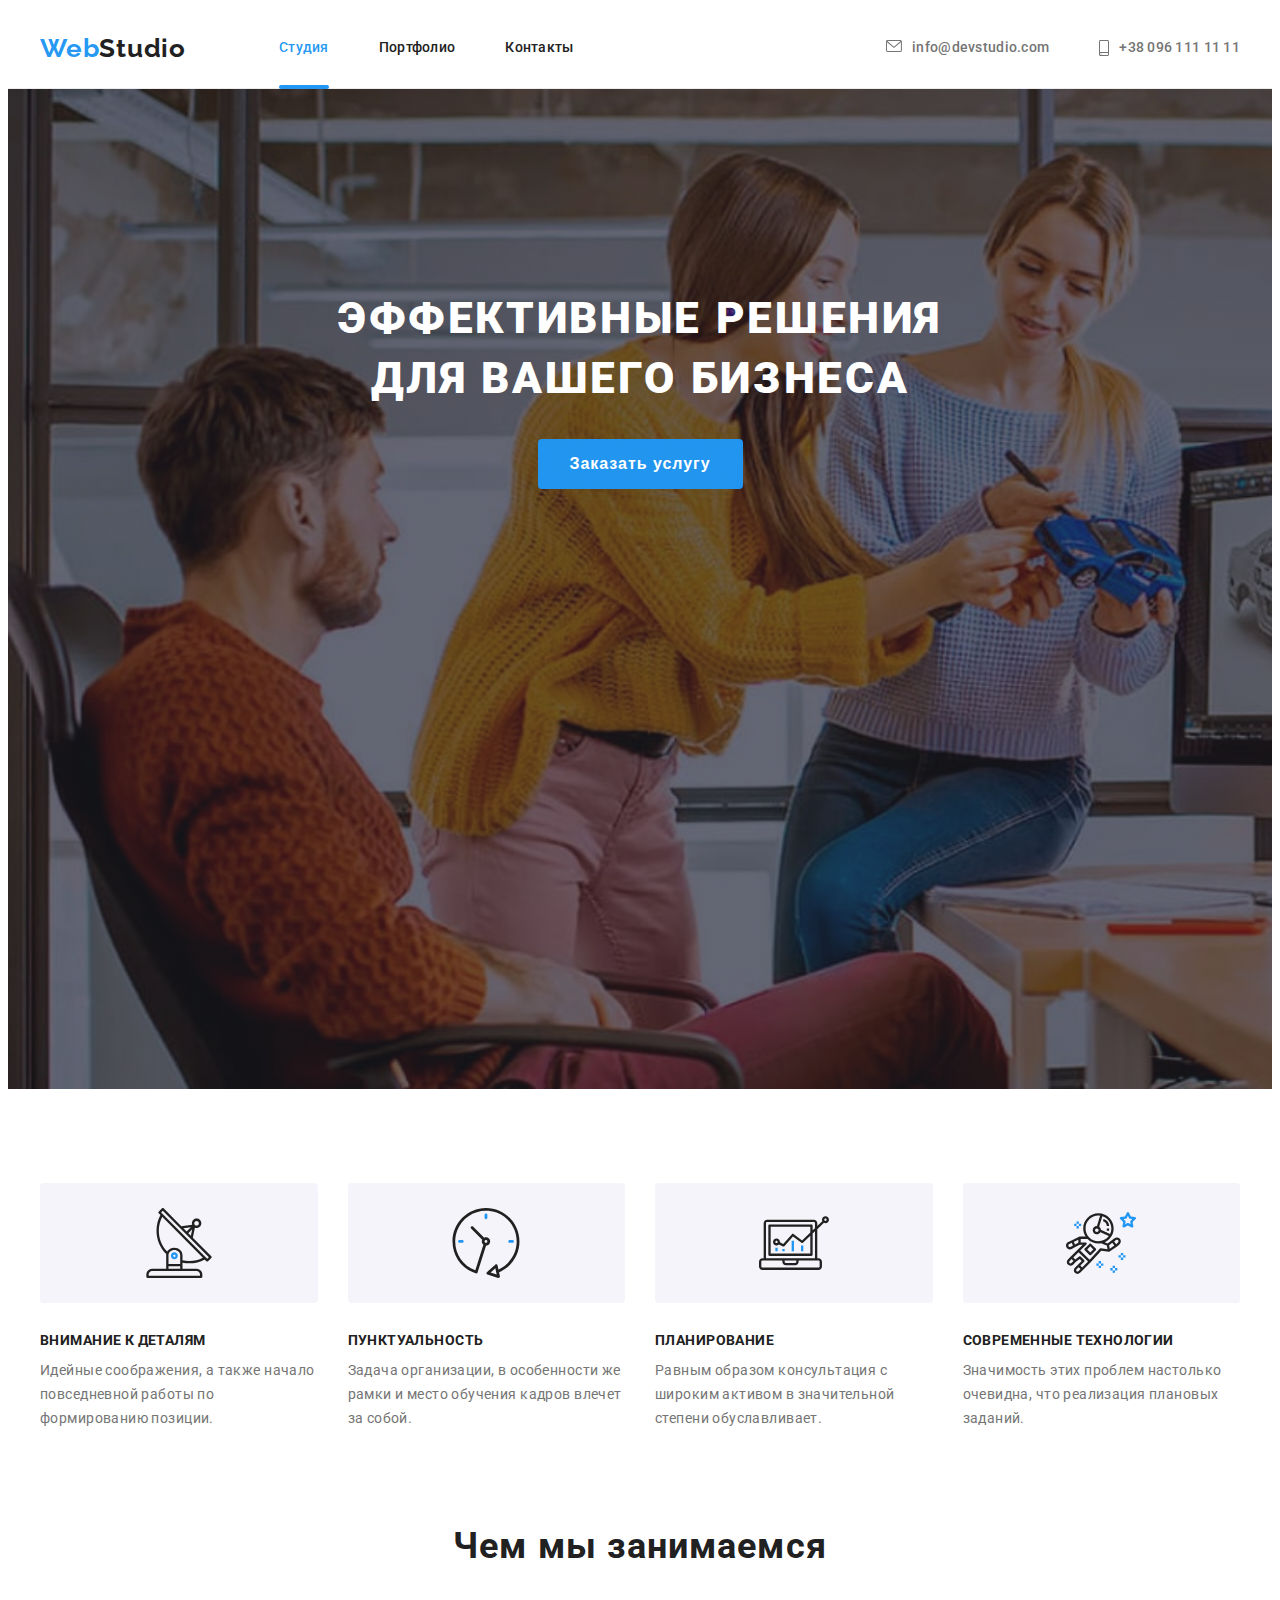
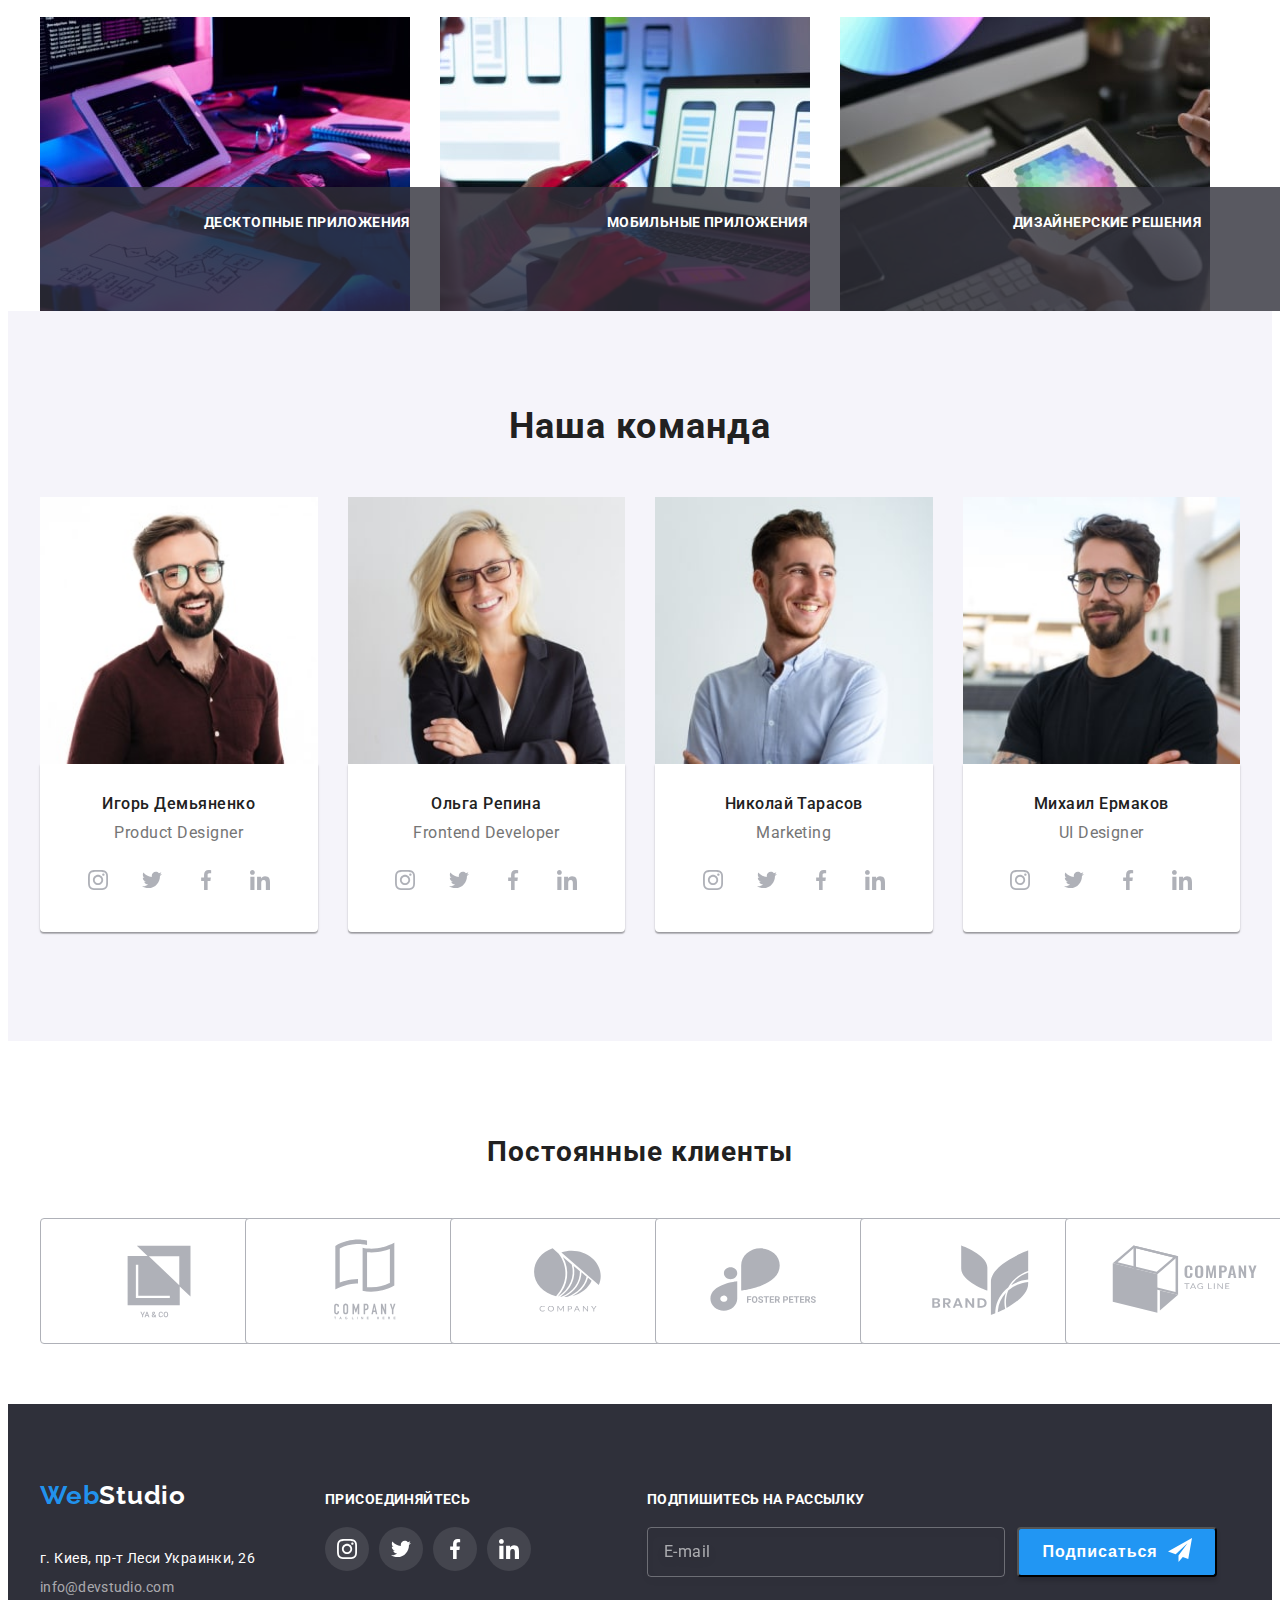
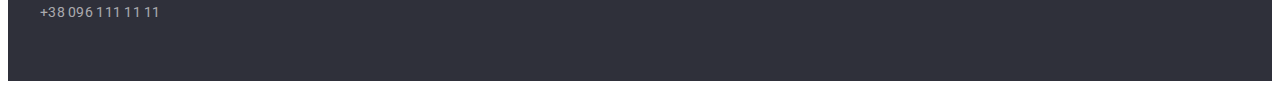
==== commit 8fdb3181: "Update index.html" ====
--- a/index.html
+++ b/index.html
@@ -72,17 +72,20 @@
             <use href="./images/sprite.svg#icon-menu-close"></use>
           </svg>
         </button>
-        <ul class="mob-menu__list list">
-          <li class="mob-menu__item">
-            <a class="mob-menu__link link current" href="./index.html">Студия</a>
-          </li>
-          <li class="mob-menu__item">
-            <a class="mob-menu__link link" href="./portfolio.html">Портфолио</a>
-          </li>
-          <li class="mob-menu__item">
-            <a class="mob-menu__link link" href="">Контакты</a>
-          </li>
-        </ul>
+
+        <div class="mob-menu__nav">
+          <ul class="mob-menu__list list">
+            <li class="mob-menu__item">
+              <a class="mob-menu__link link current" href="./index.html">Студия</a>
+            </li>
+            <li class="mob-menu__item">
+              <a class="mob-menu__link link" href="./portfolio.html">Портфолио</a>
+            </li>
+            <li class="mob-menu__item">
+              <a class="mob-menu__link link" href="">Контакты</a>
+            </li>
+          </ul>
+        </div>
 
         <div class="mob-menu__wrapper">
           <ul class="mob-menu__contacts list">
--- a/css/main.min.css
+++ b/css/main.min.css
@@ -1,2 +1,2 @@
-:root{--primary-text-color: #212121;--secondary-text-color: #757575;--accent-color: #2196f3fb;--primary-white-color: #ffffff;--primary-link-color: #afb1b8;--projects-list-gap: 30px}body{font-family:'Roboto', sans-serif;color:var(--primary-text-color)}h1,h2,h3,h4,h5,h6,p{margin:0}ul{margin-top:0;margin-bottom:0;padding-left:0}img{display:block;max-width:100%;height:auto}.list{list-style-type:none}.link{text-decoration:none;color:var(--primary-text-color);transition:color 250ms cubic-bezier(0.4, 0, 0.2, 1)}.link:hover,.link:focus{color:var(--accent-color)}.container{width:100%;padding-left:15px;padding-right:15px;margin:0 auto}@media screen and (min-width: 480px){.container{max-width:480px}}@media screen and (min-width: 768px){.container{max-width:768px}}@media screen and (min-width: 1200px){.container{max-width:1200px}}.section{padding:60px 0}@media screen and (min-width: 1200px){.section{padding:94px 0}}.logo{font-family:Raleway;font-weight:700;font-size:26px;line-height:1.19;text-decoration:none;letter-spacing:0.03em;color:var(--primary-text-color)}.span-logo{color:var(--accent-color)}.heading{text-align:center}.header{background-color:var(--primary-white-color);border-bottom:1px solid #ececec}.header .container{display:flex;align-items:center;justify-content:space-between}.navigation{display:flex;align-items:center}.header__list{display:flex;margin-left:93px}@media screen and (max-width: 767px){.header__list{display:none}}.header__item{padding-top:32px;padding-bottom:32px;font-weight:500;font-size:14px;line-height:1.14;letter-spacing:0.02em}.header__item:not(:last-child){margin-right:50px}.header__link{padding-top:32px;padding-bottom:32px;position:relative}.current{color:var(--accent-color)}@media screen and (min-width: 768px){.current::after{content:'';display:block;background:#2196f3;height:4px;border-radius:2px;bottom:0;width:100%;position:absolute}}.header__mail,.header__tel{display:flex;transition:color 250ms cubic-bezier(0.4, 0, 0.2, 1);color:var(--secondary-text-color);font-weight:500;font-size:12px;line-height:calc(14 / 12);letter-spacing:0.02em}@media screen and (min-width: 768px){.header__mail,.header__tel{padding-top:5px;padding-bottom:5px}}@media screen and (min-width: 1200px){.header__mail,.header__tel{padding-top:32px;padding-bottom:32px;font-size:14px;line-height:1.14}}.header__contacts{display:flex;align-items:left}@media screen and (min-width: 1200px){.header__contacts .header__сontact-details+.header__сontact-details{margin-left:50px;align-items:center}}@media screen and (max-width: 767px){.header__contacts{display:none}}@media screen and (max-width: 1199px){.header__contacts{flex-direction:column}}.header__mail::before{content:'';fill:var(--secondary-text-color)}.header__envelope{margin-right:10px;fill:var(--secondary-text-color);transition:fill 250ms cubic-bezier(0.4, 0, 0.2, 1)}.header__mail:hover .header__envelope,.header__mail:focus .header__envelope{fill:var(--accent-color)}.header__smartphone{margin-right:10px;fill:var(--secondary-text-color);transition:fill 250ms cubic-bezier(0.4, 0, 0.2, 1)}.header__tel:hover .header__smartphone,.header__tel:focus .header__smartphone{fill:var(--accent-color)}.hero{background-color:#2f303a;text-align:center;padding-top:118px;padding-bottom:118px;background-image:linear-gradient(rgba(47,48,58,0.4), rgba(47,48,58,0.4)),url(../images/hero/hero-img-mob-min.jpg);max-width:1600px;margin:0 auto;background-repeat:no-repeat;background-size:cover}@media (min-device-pixel-ratio: 2), (-webkit-min-device-pixel-ratio: 2), (min-resolution: 192dpi), (min-resolution: 2dppx){.hero .hero{background-image:url("../images/hero/hero-img-mob2x-min.jpg")}}@media screen and (min-width: 768px){.hero{background-image:linear-gradient(rgba(47,48,58,0.4), rgba(47,48,58,0.4)),url(../images/hero/hero-img-tabl-min.jpg)}}@media screen and (min-width: 768px) and (min-device-pixel-ratio: 2), screen and (min-width: 768px) and (-webkit-min-device-pixel-ratio: 2), screen and (min-width: 768px) and (min-resolution: 192dpi), screen and (min-width: 768px) and (min-resolution: 2dppx){.hero{background-image:linear-gradient(rgba(47,48,58,0.4), rgba(47,48,58,0.4)),url(../images/hero/hero-img-tabl2x-min.jpg)}}@media screen and (min-width: 1200px){.hero{background-image:linear-gradient(rgba(47,48,58,0.4), rgba(47,48,58,0.4)),url(../images/hero/hero-img-desk-min.jpg);height:600px;padding-top:200px;padding-bottom:200px}}@media screen and (min-width: 1200px) and (min-device-pixel-ratio: 2), screen and (min-width: 1200px) and (-webkit-min-device-pixel-ratio: 2), screen and (min-width: 1200px) and (min-resolution: 192dpi), screen and (min-width: 1200px) and (min-resolution: 2dppx){.hero{background-image:linear-gradient(rgba(47,48,58,0.4), rgba(47,48,58,0.4)),url(../images/hero/hero-img-desk2x-min.jpg)}}.hero__heading{margin-bottom:30px;font-family:Roboto;font-weight:900;font-size:26px;line-height:1.62;letter-spacing:0.06em;text-transform:uppercase;color:var(--primary-white-color)}@media screen and (min-width: 1200px){.hero__heading{font-size:44px;line-height:1.36}}.hero__btn{padding:10px 32px;font-weight:700;font-size:16px;line-height:1.87;letter-spacing:0.06em;background-color:var(--accent-color);color:var(--primary-white-color);border-radius:4px;border:hidden;cursor:pointer}.btn{cursor:pointer;border:none;padding:6px 22px;border-radius:4px;background-color:#f5f4fa;font-family:Roboto;font-weight:500;font-size:16px;line-height:1.62;text-align:center;letter-spacing:0.03em;color:#212121;transition:color 250ms cubic-bezier(0.4, 0, 0.2, 1),background-color 250ms cubic-bezier(0.4, 0, 0.2, 1)}.btn:hover,.btn:focus{background-color:var(--accent-color);color:var(--primary-white-color)}@media screen and (min-width: 768px){.benefits__list{display:flex;flex-wrap:wrap;margin:-15px}}@media screen and (max-width: 767px){.benefits__item:not(:last-child){margin-bottom:30px}}@media screen and (min-width: 768px){.benefits__item{flex-basis:calc((100% - 4 * 15px) / 2);margin:15px}}@media screen and (min-width: 1200px){.benefits__item{flex-basis:calc((100% - 8 * 15px) / 4)}}.benefits-picture{display:flex;align-items:center;justify-content:center;background-color:#f5f4fa;height:120px;width:100%;border-radius:4px;margin-bottom:30px}.benefits__heading{margin-bottom:10px;font-weight:700;font-size:14px;line-height:1.14;letter-spacing:0.03em;text-transform:uppercase;text-align:center}@media screen and (min-width: 768px){.benefits__heading{text-align:left}}.benefits__text{font-size:14px;line-height:1.71;letter-spacing:0.03em;color:var(--secondary-text-color)}.activity{display:none}@media screen and (min-width: 1200px){.activity{display:unset}}.activity__heading{margin-bottom:50px;font-weight:700;font-size:36px;line-height:1.17;letter-spacing:0.03em}.activity__list{display:flex}.activity__item{position:relative}.activity__item:not(:last-child){margin-right:30px}.activity-description__text{font-family:Roboto;font-weight:700;font-size:14px;line-height:calc(16 / 14);text-align:center;letter-spacing:0.03em;text-transform:uppercase;color:var(--primary-white-color);position:absolute;bottom:0;width:100%;height:70px;background:rgba(47,48,58,0.8);padding:27px 82px}.team{background-color:#f5f4fa}.team__heading{margin-bottom:30px;font-weight:700;font-size:28px;line-height:calc(33 / 28);letter-spacing:0.03em}@media screen and (min-width: 1200px){.team__heading{margin-bottom:50px;font-size:36px;line-height:1.17}}@media screen and (min-width: 768px){.team__list{display:flex;flex-wrap:wrap;margin:-15px}}@media screen and (min-width: 1200px){.team__list{flex-wrap:unset}}.team__item:not(last-child){margin-bottom:30px}@media screen and (min-width: 768px){.team__item{margin-bottom:unset;flex-basis:calc((100% - 4 * 15px) / 2);margin:15px}}@media screen and (min-width: 1200px){.team__item{flex-basis:calc((100% - 8 * 15px) / 4)}}.employees{background-color:#ffffff;padding-top:30px;padding-bottom:30px;text-align:center;border-bottom:1px;box-shadow:0px 1px 3px rgba(0,0,0,0.12),0px 1px 1px rgba(0,0,0,0.14),0px 2px 1px rgba(0,0,0,0.2);border-radius:0 0 4px 4px}.employees__heading{margin-bottom:10px;font-weight:500;font-size:16px;line-height:1.19;letter-spacing:0.03em}.employees__text{font-size:16px;line-height:1.19;letter-spacing:0.03em;color:var(--secondary-text-color);margin-bottom:16px}.employees-socials{display:flex;justify-content:center}.clients__heading{margin-bottom:30px;font-family:Roboto;font-weight:700;font-size:28px;line-height:1.18;text-align:center;letter-spacing:0.03em;color:var(--primary-text-color)}@media screen and (min-width: 1200px){.clients__heading{margin-bottom:50px}}.clients__list{display:flex;justify-content:center;flex-wrap:wrap;margin:-15px}.clients__item{width:210px;height:92px;flex-basis:calc((100% - 4 * 15px) / 2);margin:15px}@media screen and (min-width: 768px){.clients__item{width:226px;flex-basis:calc((100% - 6 * 15px) / 3)}}@media screen and (min-width: 1200px){.clients__item{width:170px;flex-basis:calc((100% - 12 * 15px) / 6)}}.clients__icon{background-color:var(--primary-white-color);border:1px solid var(--primary-link-color);padding:16px 32px;border-radius:4px;width:100%;height:100%;fill:var(--primary-link-color);transition:fill 250ms cubic-bezier(0.4, 0, 0.2, 1),border-color 250ms cubic-bezier(0.4, 0, 0.2, 1)}.clients__link:hover .clients__icon,.clients__link:focus .clients__icon{fill:var(--accent-color);border-color:var(--accent-color)}.footer{background-color:#2f303a;padding-top:60px;padding-bottom:60px}.footer__left{margin-bottom:60px}@media screen and (min-width: 768px){.footer__left{margin-left:76px}}@media screen and (min-width: 1200px){.footer__left{margin-right:70px;margin-left:0;margin-bottom:0}}.footer__logo{display:block;margin-bottom:20px;color:var(--primary-white-color);text-align:center}@media screen and (min-width: 1200px){.footer__logo{text-align:left}}.footer-span__logo{color:var(--accent-color)}.map{display:block;margin-bottom:8px;text-align:center;color:var(--primary-white-color);font-style:normal;font-size:14px;line-height:1.71;letter-spacing:0.03em}@media screen and (min-width: 1200px){.map{margin-bottom:9px}}.footer__mail{display:block;margin-bottom:8px;text-align:center}@media screen and (min-width: 1200px){.footer__mail{margin-bottom:9px;text-align:left}}.footer__tel{display:block;text-align:center}@media screen and (min-width: 1200px){.footer__tel{text-align:left}}.footer__mail,.footer__tel{color:rgba(255,255,255,0.6);font-style:normal;font-weight:400;font-size:14px;line-height:1.14;letter-spacing:0.02em}@media screen and (min-width: 768px){.footer .container{display:flex;align-items:baseline;flex-wrap:wrap}}@media screen and (min-width: 1200px){.footer .container{display:flex;flex-wrap:unset}}.footer__heading{margin-bottom:20px;text-align:center;font-family:Roboto;font-weight:700;font-size:14px;line-height:16px;letter-spacing:0.03em;text-transform:uppercase;color:var(--primary-white-color)}@media screen and (min-width: 1200px){.footer__heading{text-align:left}}.footer__right{margin-bottom:60px}@media screen and (min-width: 768px){.footer__right{margin:0 89px 0 auto}}@media screen and (min-width: 1200px){.footer__right{margin:0 93px 0 0}}.footer__socials{display:flex;justify-content:center}.footer__socials-item:not(:last-child){margin-right:10px}.footer__socials-link{width:44px;height:44px;display:flex;align-items:center;justify-content:center;border-radius:50%;background-color:rgba(255,255,255,0.1);fill:var(--primary-white-color);transition:background-color 250ms cubic-bezier(0.4, 0, 0.2, 1)}.footer__socials-link:hover,.footer__socials-link:focus{background-color:var(--accent-color)}@media screen and (min-width: 1200px){.mailing__form{display:flex}}@media screen and (min-width: 768px){.mailing{margin:0 auto}}.mailing__heading{display:block;margin-top:15px;margin-bottom:20px;text-align:center;font-family:Roboto;font-weight:700;font-size:14px;line-height:calc(16 / 14);letter-spacing:0.03em;text-transform:uppercase;color:var(--primary-white-color)}@media screen and (min-width: 1200px){.mailing__heading{text-align:left;margin-top:0}}.mailing__input{display:inline-block;width:100%;margin-bottom:20px;height:50px;background-color:#2196f300;padding-left:16px;border:1px solid rgba(255,255,255,0.3);box-sizing:border-box;filter:drop-shadow(0px 4px 4px rgba(0,0,0,0.15));border-radius:4px;font-size:14px;color:var(--primary-white-color)}.mailing__input::placeholder{font-family:Roboto;font-size:16px;line-height:calc(20 / 16);display:flex;align-items:center;letter-spacing:0.03em;color:rgba(255,255,255,0.6);outline:transparent}@media screen and (min-width: 768px){.mailing__input{display:block;width:450px}}@media screen and (min-width: 1200px){.mailing__input{width:358px;margin-bottom:0}}.mailing__btn{display:flex;align-items:center;justify-content:center;width:200px;height:50px;margin:0 auto;padding:10px 28px;font-weight:700;font-size:16px;line-height:clac(30/16);text-align:center;letter-spacing:0.06em;background:#2196f3;color:var(--primary-white-color);box-shadow:0px 4px 4px rgba(0,0,0,0.15);border-radius:4px;outline:transparent;cursor:pointer}@media screen and (min-width: 1200px){.mailing__btn{margin-left:12px}}.mailing__icon-send{margin-left:10px;fill:var(--primary-white-color)}.backdrop{position:fixed;top:0;left:0;width:100%;height:100%;background-color:rgba(0,0,0,0.2);opacity:1;transition:opacity 250ms cubic-bezier(0.4, 0, 0.2, 1)}.backdrop.is-hidden{opacity:0;pointer-events:none;visibility:visible}.modal{position:absolute;top:50%;left:50%;transform:translate(-50%, -50%);padding:40px;min-width:300px;min-height:409px;transition:250ms cubic-bezier(0.4, 0, 0.2, 1);transform:translate(-50%, -50%) scale(1);background-color:var(--primary-white-color);box-shadow:0px 4px 4px rgba(0,0,0,0.25)}.backdrop.is-hidden .modal{transition:250ms cubic-bezier(0.4, 0, 0.2, 1);transform:translate(-50%, -50%) scale(1.5)}@media screen and (min-width: 480px){.modal{min-width:450px;min-height:609px}}@media screen and (min-width: 1200px){.modal{min-width:528px;min-height:581px}}.modal__btn{position:absolute;top:8px;right:8px;display:flex;align-items:center;justify-content:center;box-sizing:border-box;height:30px;width:30px;border-radius:50%;border:1px solid rgba(0,0,0,0.1);background-color:var(--primary-white-color);cursor:pointer;transition:fill 250ms cubic-bezier(0.4, 0, 0.2, 1)}.modal__btn:hover,.modal__btn:focus{fill:var(--accent-color)}.modal__heading{display:block;margin-bottom:12px;font-family:Roboto;font-weight:700;font-size:20px;line-height:1.5;text-align:center;letter-spacing:0.03em;color:var(--primary-text-color)}@media screen and (min-width: 1200px){.modal__heading{line-height:calc(23 / 20)}}.modal-field{margin-bottom:10px}.modal-field__lable{display:block;margin-bottom:4px;font-family:Roboto;font-size:12px;line-height:calc(14 / 12);letter-spacing:0.01em;color:var(--secondary-text-color)}.modal-field__wrap{display:block;position:relative}.modal-field__input{padding-left:42px;width:100%;height:40px;border:1px solid rgba(33,33,33,0.2);box-sizing:border-box;border-radius:4px;outline:transparent;transition:border-color 250ms cubic-bezier(0.4, 0, 0.2, 1)}.modal-field__input:hover,.modal-field__input:focus{border-color:var(--accent-color)}.modal-field__icon{position:absolute;top:50%;transform:translateY(-50%);left:12px;fill:#212121;transition:fill 250ms cubic-bezier(0.4, 0, 0.2, 1)}.modal-field__input:hover+.modal-field__icon,.modal-field__input:focus+.modal-field__icon{fill:var(--accent-color)}.modal-field__comments{padding-top:12px;padding-left:16px;width:100%;height:120px;resize:none;border:1px solid rgba(33,33,33,0.2);box-sizing:border-box;border-radius:4px;outline:transparent;font-size:14px;transition:border-color 250ms cubic-bezier(0.4, 0, 0.2, 1)}.modal-field__comments::placeholder{font-family:Roboto;font-size:12px;line-height:calc(14 / 12);letter-spacing:0.01em;color:rgba(117,117,117,0.5)}.modal-field__comments:hover,.modal-field__comments:focus{border-color:var(--accent-color)}.modal-check{margin-bottom:30px}.visually-hidden{position:absolute;width:1px;height:1px;margin:-1px;padding:0;overflow:hidden;border:0;clip:rect(0 0 0 0)}.modal-check__label{display:flex;align-items:center;justify-content:center;font-family:Roboto;font-size:12px;line-height:calc(14 / 12);letter-spacing:0.03em;color:var(--secondary-text-color)}@media screen and (min-width: 1200px){.modal-check__label{font-size:14px;line-height:calc(24 / 14)}}.modal-link{margin-left:4px}.modal-check__wrapper{margin-right:8px;width:16px;height:15px;border:2px solid var(--primary-text-color);border-radius:4px;display:flex;align-items:center;justify-content:center}.modal-check__icon{fill:var(--primary-white-color)}.modal-check__checkbox:checked+.modal-check__label>.modal-check__wrapper{background-color:var(--accent-color);border:transparent}.check-btn{display:block;margin:0 auto;width:200px;height:50px;padding:10px 32px;font-weight:700;font-size:16px;line-height:1.87;letter-spacing:0.06em;background-color:var(--accent-color);color:var(--primary-white-color);border-radius:4px;border:hidden;box-shadow:0px 4px 4px rgba(0,0,0,0.15);cursor:pointer}.employees-socials__item{width:44px;height:44px}.employees-socials__item:not(:last-child){margin-right:10px}.employees-socials__link{width:100%;height:100%;display:flex;align-items:center;justify-content:center;border-radius:50%;background-color:var(--primary-white-color);transition:background-color 250ms cubic-bezier(0.4, 0, 0.2, 1)}.employees-socials__link:hover,.employees-socials__link:focus{background-color:var(--accent-color)}.employees-socials__icon{fill:var(--primary-link-color);transition:fill 250ms cubic-bezier(0.4, 0, 0.2, 1)}.employees-socials__link:hover .employees-socials__icon,.employees-socials__link:focus .employees-socials__icon{fill:var(--primary-white-color)}.projects-list{display:flex;flex-wrap:wrap;margin-top:calc(-1 * var(--projects-list-gap));margin-left:calc(-1 * var(--projects-list-gap))}.projects-item{transition:box-shadow 250ms cubic-bezier(0.4, 0, 0.2, 1)}.projects-item:hover,.projects-item:focus{box-shadow:0px 1px 1px rgba(0,0,0,0.12),0px 4px 4px rgba(0,0,0,0.06),1px 4px 6px rgba(0,0,0,0.16)}.projects-list>.projects-item{flex-basis:calc(100% / 3 - var(--projects-list-gap));margin-top:var(--projects-list-gap);margin-left:var(--projects-list-gap)}.projects-overlay{position:relative;overflow:hidden}.projects-description{position:absolute;top:0;left:0;height:100%;padding:63px 24px;background-color:rgba(33,150,243,0.9);transform:translateY(100%);transition:transform 250ms cubic-bezier(0.4, 0, 0.2, 1);font-family:Roboto;font-style:normal;font-weight:400;font-size:18px;line-height:calc(28 / 18);letter-spacing:0.03em;color:var(--primary-white-color)}.projects-item:hover .projects-description{transform:translateY(0%)}.projects-text{font-size:16px;line-height:1.87;letter-spacing:0.03em;color:var(--secondary-text-color)}.projects-heading{font-weight:700;font-size:18px;line-height:2;letter-spacing:0.06em;color:var(--primary-text-color);margin-bottom:4px}.projects-content{background-color:var(--primary-white-color);padding:20px 24px;border:1px solid #eeeeee}.filters-list{display:flex;justify-content:center;padding-top:0;margin-bottom:50px}.filters-item{font-family:Roboto;font-style:normal;font-weight:500;font-size:16px;line-height:1.62;text-align:center;letter-spacing:0.03em;color:var(--primary-text-color);transition:box-shadow 250ms cubic-bezier(0.4, 0, 0.2, 1),border-radius 250ms cubic-bezier(0.4, 0, 0.2, 1)}.filters-item:not(:last-child){margin-right:8px}.filters-item:hover,.filters-item:focus{box-shadow:0px 3px 1px rgba(0,0,0,0.1),0px 1px 2px rgba(0,0,0,0.08),0px 2px 2px rgba(0,0,0,0.12);border-radius:4px}.menu-open{justify-content:space-between;border:none;background-color:transparent}@media screen and (min-width: 768px){.menu-open{display:none}}.mob-menu{width:100vw;height:100vh;position:fixed;top:0;padding-top:10px;padding-right:15px;padding-left:40px;background-color:var(--primary-white-color)}.mob-menu.is-hidden{opacity:0;visibility:hidden;pointer-events:none}.menu-close{display:flex;margin-left:auto;align-items:center;justify-content:center;border:none;background-color:transparent;color:var(--primary-text-color)}.mob-menu__item:not(:last-child){margin-bottom:32px}.mob-menu__link{font-family:Roboto;font-weight:500;font-size:40px;line-height:calc(47 / 40);text-align:center;letter-spacing:0.02em}.mob-menu__tel{display:block;margin-bottom:32px;font-family:Roboto;font-weight:500;font-size:34px;line-height:calc(40 / 34);letter-spacing:0.02em;color:var(--accent-color)}.mob-menu__mail{display:block;margin-bottom:64px;font-family:Roboto;font-weight:500;font-size:24px;line-height:calc(28 / 24);letter-spacing:0.02em;color:var(--secondary-text-color)}.menu-burger{cursor:pointer;fill:#000000;transition:fill 250ms cubic-bezier(0.4, 0, 0.2, 1)}.menu-burger:hover,.menu-burger:focus{fill:var(--accent-color)}.mob-menu__wrapper{position:fixed;bottom:0}.mob-menu__socials{display:flex;padding-bottom:48px}.mob-menu__socials-link{display:block;cursor:pointer;font-family:Roboto;font-weight:500;font-size:18px;line-height:1.22;letter-spacing:0.02em;color:var(--accent-color)}.mob-menu__socials-item:not(:last-child){padding-right:10px;border-right:1px solid rgba(33,33,33,0.2)}.mob-menu__socials-item:not(:first-child){padding-left:10px}
+:root{--primary-text-color: #212121;--secondary-text-color: #757575;--accent-color: #2196f3fb;--primary-white-color: #ffffff;--primary-link-color: #afb1b8;--projects-list-gap: 30px}body{font-family:'Roboto', sans-serif;color:var(--primary-text-color)}h1,h2,h3,h4,h5,h6,p{margin:0}ul{margin-top:0;margin-bottom:0;padding-left:0}img{display:block;max-width:100%;height:auto}.list{list-style-type:none}.link{text-decoration:none;color:var(--primary-text-color);transition:color 250ms cubic-bezier(0.4, 0, 0.2, 1)}.link:hover,.link:focus{color:var(--accent-color)}.container{width:100%;padding-left:15px;padding-right:15px;margin:0 auto}@media screen and (min-width: 480px){.container{max-width:480px}}@media screen and (min-width: 768px){.container{max-width:768px}}@media screen and (min-width: 1200px){.container{max-width:1200px}}.section{padding:60px 0}@media screen and (min-width: 1200px){.section{padding:94px 0}}.logo{padding:16px 0;font-family:Raleway;font-weight:700;font-size:26px;line-height:1.19;text-decoration:none;letter-spacing:0.03em;color:var(--primary-text-color)}.span-logo{color:var(--accent-color)}.heading{text-align:center}.header{background-color:var(--primary-white-color);border-bottom:1px solid #ececec}.header .container{display:flex;align-items:center;justify-content:space-between}.navigation{display:flex;align-items:center}.header__list{display:flex;margin-left:93px}@media screen and (max-width: 767px){.header__list{display:none}}.header__item{padding-top:32px;padding-bottom:32px;font-weight:500;font-size:14px;line-height:1.14;letter-spacing:0.02em;position:relative}.header__item:not(:last-child){margin-right:50px}.header__link{display:block}.current{color:var(--accent-color)}@media screen and (min-width: 768px){.current::after{content:'';background:#2196f3;height:4px;border-radius:2px;left:0;bottom:-1px;width:100%;position:absolute}}.header__mail,.header__tel{display:flex;transition:color 250ms cubic-bezier(0.4, 0, 0.2, 1);color:var(--secondary-text-color);font-weight:500;font-size:12px;line-height:calc(14 / 12);letter-spacing:0.02em}@media screen and (min-width: 768px){.header__mail,.header__tel{padding-top:5px;padding-bottom:5px}}@media screen and (min-width: 1200px){.header__mail,.header__tel{padding-top:32px;padding-bottom:32px;font-size:14px;line-height:1.14}}.header__contacts{display:flex}@media screen and (min-width: 1200px){.header__contacts .header__сontact-details+.header__сontact-details{margin-left:50px;align-items:center}}@media screen and (max-width: 767px){.header__contacts{display:none}}@media screen and (max-width: 1199px){.header__contacts{flex-direction:column}}.header__mail::before{content:'';fill:var(--secondary-text-color)}.header__envelope{margin-right:10px;fill:var(--secondary-text-color);transition:fill 250ms cubic-bezier(0.4, 0, 0.2, 1)}.header__mail:hover .header__envelope,.header__mail:focus .header__envelope{fill:var(--accent-color)}.header__smartphone{margin-right:10px;fill:var(--secondary-text-color);transition:fill 250ms cubic-bezier(0.4, 0, 0.2, 1)}.header__tel:hover .header__smartphone,.header__tel:focus .header__smartphone{fill:var(--accent-color)}.hero{background-color:#2f303a;text-align:center;padding-top:118px;padding-bottom:118px;background-image:linear-gradient(rgba(47,48,58,0.4), rgba(47,48,58,0.4)),url(../images/hero/hero-img-mob-min.jpg);max-width:1600px;margin:0 auto;background-repeat:no-repeat;background-size:cover}@media (min-device-pixel-ratio: 2), (-webkit-min-device-pixel-ratio: 2), (min-resolution: 192dpi), (min-resolution: 2dppx){.hero .hero{background-image:url("../images/hero/hero-img-mob2x-min.jpg")}}@media screen and (min-width: 768px){.hero{background-image:linear-gradient(rgba(47,48,58,0.4), rgba(47,48,58,0.4)),url(../images/hero/hero-img-tabl-min.jpg)}}@media screen and (min-width: 768px) and (min-device-pixel-ratio: 2), screen and (min-width: 768px) and (-webkit-min-device-pixel-ratio: 2), screen and (min-width: 768px) and (min-resolution: 192dpi), screen and (min-width: 768px) and (min-resolution: 2dppx){.hero{background-image:linear-gradient(rgba(47,48,58,0.4), rgba(47,48,58,0.4)),url(../images/hero/hero-img-tabl2x-min.jpg)}}@media screen and (min-width: 1200px){.hero{background-image:linear-gradient(rgba(47,48,58,0.4), rgba(47,48,58,0.4)),url(../images/hero/hero-img-desk-min.jpg);height:600px;padding-top:200px;padding-bottom:200px}}@media screen and (min-width: 1200px) and (min-device-pixel-ratio: 2), screen and (min-width: 1200px) and (-webkit-min-device-pixel-ratio: 2), screen and (min-width: 1200px) and (min-resolution: 192dpi), screen and (min-width: 1200px) and (min-resolution: 2dppx){.hero{background-image:linear-gradient(rgba(47,48,58,0.4), rgba(47,48,58,0.4)),url(../images/hero/hero-img-desk2x-min.jpg)}}.hero__heading{margin-bottom:30px;font-family:Roboto;font-weight:900;font-size:26px;line-height:1.62;letter-spacing:0.06em;text-transform:uppercase;color:var(--primary-white-color)}@media screen and (min-width: 1200px){.hero__heading{font-size:44px;line-height:1.36}}.hero__btn{padding:10px 32px;font-weight:700;font-size:16px;line-height:1.87;letter-spacing:0.06em;background-color:var(--accent-color);color:var(--primary-white-color);border-radius:4px;border:hidden;cursor:pointer}.btn{cursor:pointer;border:none;padding:6px 22px;border-radius:4px;background-color:#f5f4fa;font-family:Roboto;font-weight:500;font-size:16px;line-height:1.62;text-align:center;letter-spacing:0.03em;color:#212121;transition:color 250ms cubic-bezier(0.4, 0, 0.2, 1),background-color 250ms cubic-bezier(0.4, 0, 0.2, 1)}.btn:hover,.btn:focus{background-color:var(--accent-color);color:var(--primary-white-color)}@media screen and (min-width: 768px){.benefits__list{display:flex;flex-wrap:wrap;margin:-15px}}@media screen and (max-width: 767px){.benefits__item:not(:last-child){margin-bottom:30px}}@media screen and (min-width: 768px){.benefits__item{flex-basis:calc((100% - 4 * 15px) / 2);margin:15px}}@media screen and (min-width: 1200px){.benefits__item{flex-basis:calc((100% - 8 * 15px) / 4)}}.benefits-picture{display:flex;align-items:center;justify-content:center;background-color:#f5f4fa;height:120px;width:100%;border-radius:4px;margin-bottom:30px}.benefits__heading{margin-bottom:10px;font-weight:700;font-size:14px;line-height:1.14;letter-spacing:0.03em;text-transform:uppercase;text-align:center}@media screen and (min-width: 768px){.benefits__heading{text-align:left}}.benefits__text{font-size:14px;line-height:1.71;letter-spacing:0.03em;color:var(--secondary-text-color)}.activity{display:none}@media screen and (min-width: 1200px){.activity{display:unset}}.activity__heading{margin-bottom:50px;font-weight:700;font-size:36px;line-height:1.17;letter-spacing:0.03em}.activity__list{display:flex}.activity__item{position:relative}.activity__item:not(:last-child){margin-right:30px}.activity-description__text{font-family:Roboto;font-weight:700;font-size:14px;line-height:calc(16 / 14);text-align:center;letter-spacing:0.03em;text-transform:uppercase;color:var(--primary-white-color);position:absolute;bottom:0;width:100%;height:70px;background:rgba(47,48,58,0.8);padding:27px 82px}.team{background-color:#f5f4fa}.team__heading{margin-bottom:30px;font-weight:700;font-size:28px;line-height:calc(33 / 28);letter-spacing:0.03em}@media screen and (min-width: 1200px){.team__heading{margin-bottom:50px;font-size:36px;line-height:1.17}}@media screen and (min-width: 768px){.team__list{display:flex;flex-wrap:wrap;margin:-15px}}@media screen and (min-width: 1200px){.team__list{flex-wrap:unset}}.team__item:not(:last-child){margin-bottom:30px}@media screen and (min-width: 768px){.team__item{margin-bottom:unset;flex-basis:calc((100% - 4 * 15px) / 2);margin:15px}}@media screen and (min-width: 1200px){.team__item{flex-basis:calc((100% - 8 * 15px) / 4)}}.employees{background-color:#ffffff;padding-top:30px;padding-bottom:30px;text-align:center;border-bottom:1px;box-shadow:0px 1px 3px rgba(0,0,0,0.12),0px 1px 1px rgba(0,0,0,0.14),0px 2px 1px rgba(0,0,0,0.2);border-radius:0 0 4px 4px}.employees__heading{margin-bottom:10px;font-weight:500;font-size:16px;line-height:1.19;letter-spacing:0.03em}.employees__text{font-size:16px;line-height:1.19;letter-spacing:0.03em;color:var(--secondary-text-color);margin-bottom:16px}.employees-socials{display:flex;justify-content:center}.clients__heading{margin-bottom:30px;font-family:Roboto;font-weight:700;font-size:28px;line-height:1.18;text-align:center;letter-spacing:0.03em;color:var(--primary-text-color)}@media screen and (min-width: 1200px){.clients__heading{margin-bottom:50px}}.clients__list{display:flex;justify-content:center;flex-wrap:wrap;margin:-15px}.clients__item{width:210px;height:92px;flex-basis:calc((100% - 4 * 15px) / 2);margin:15px}@media screen and (min-width: 768px){.clients__item{width:226px;flex-basis:calc((100% - 6 * 15px) / 3)}}@media screen and (min-width: 1200px){.clients__item{width:170px;flex-basis:calc((100% - 12 * 15px) / 6)}}.clients__icon{background-color:var(--primary-white-color);border:1px solid var(--primary-link-color);padding:16px 32px;border-radius:4px;width:100%;height:100%;fill:var(--primary-link-color);transition:fill 250ms cubic-bezier(0.4, 0, 0.2, 1),border-color 250ms cubic-bezier(0.4, 0, 0.2, 1)}.clients__link:hover .clients__icon,.clients__link:focus .clients__icon{fill:var(--accent-color);border-color:var(--accent-color)}.footer{background-color:#2f303a;padding-top:60px;padding-bottom:60px}.footer__left{margin-bottom:60px}@media screen and (min-width: 768px){.footer__left{margin-left:76px}}@media screen and (min-width: 1200px){.footer__left{margin-right:70px;margin-left:0;margin-bottom:0}}.footer__logo{display:block;margin-bottom:20px;color:var(--primary-white-color);text-align:center}@media screen and (min-width: 1200px){.footer__logo{text-align:left}}.footer-span__logo{color:var(--accent-color)}.map{display:block;margin-bottom:8px;text-align:center;color:var(--primary-white-color);font-style:normal;font-size:14px;line-height:1.71;letter-spacing:0.03em}@media screen and (min-width: 1200px){.map{margin-bottom:9px}}.footer__mail{display:block;margin-bottom:8px;text-align:center}@media screen and (min-width: 1200px){.footer__mail{margin-bottom:9px;text-align:left}}.footer__tel{display:block;text-align:center}@media screen and (min-width: 1200px){.footer__tel{text-align:left}}.footer__mail,.footer__tel{color:rgba(255,255,255,0.6);font-style:normal;font-weight:400;font-size:14px;line-height:1.14;letter-spacing:0.02em}@media screen and (min-width: 768px){.footer .container{display:flex;align-items:baseline;flex-wrap:wrap}}@media screen and (min-width: 1200px){.footer .container{display:flex;flex-wrap:unset}}.footer__heading{margin-bottom:20px;text-align:center;font-family:Roboto;font-weight:700;font-size:14px;line-height:16px;letter-spacing:0.03em;text-transform:uppercase;color:var(--primary-white-color)}@media screen and (min-width: 1200px){.footer__heading{text-align:left}}.footer__right{margin-bottom:60px}@media screen and (min-width: 768px){.footer__right{margin:0 89px 0 auto}}@media screen and (min-width: 1200px){.footer__right{margin:0 93px 0 0}}.footer__socials{display:flex;justify-content:center}.footer__socials-item:not(:last-child){margin-right:10px}.footer__socials-link{width:44px;height:44px;display:flex;align-items:center;justify-content:center;border-radius:50%;background-color:rgba(255,255,255,0.1);fill:var(--primary-white-color);transition:background-color 250ms cubic-bezier(0.4, 0, 0.2, 1)}.footer__socials-link:hover,.footer__socials-link:focus{background-color:var(--accent-color)}@media screen and (min-width: 1200px){.mailing__form{display:flex}}@media screen and (min-width: 768px){.mailing{margin:0 auto}}.mailing__heading{display:block;margin-top:15px;margin-bottom:20px;text-align:center;font-family:Roboto;font-weight:700;font-size:14px;line-height:calc(16 / 14);letter-spacing:0.03em;text-transform:uppercase;color:var(--primary-white-color)}@media screen and (min-width: 1200px){.mailing__heading{text-align:left;margin-top:0}}.mailing__input{display:inline-block;width:100%;margin-bottom:20px;height:50px;background-color:#2196f300;padding-left:16px;border:1px solid rgba(255,255,255,0.3);box-sizing:border-box;filter:drop-shadow(0px 4px 4px rgba(0,0,0,0.15));border-radius:4px;font-size:14px;color:var(--primary-white-color)}.mailing__input::placeholder{font-family:Roboto;font-size:16px;line-height:calc(20 / 16);display:flex;align-items:center;letter-spacing:0.03em;color:rgba(255,255,255,0.6);outline:transparent}@media screen and (min-width: 768px){.mailing__input{display:block;width:450px}}@media screen and (min-width: 1200px){.mailing__input{width:358px;margin-bottom:0}}.mailing__btn{display:flex;align-items:center;justify-content:center;width:200px;height:50px;margin:0 auto;padding:10px 28px;font-weight:700;font-size:16px;line-height:clac(30/16);text-align:center;letter-spacing:0.06em;background:#2196f3;color:var(--primary-white-color);box-shadow:0px 4px 4px rgba(0,0,0,0.15);border-radius:4px;outline:transparent;cursor:pointer}@media screen and (min-width: 1200px){.mailing__btn{margin-left:12px}}.mailing__icon-send{margin-left:10px;fill:var(--primary-white-color)}.backdrop{position:fixed;top:0;left:0;width:100%;height:100%;background-color:rgba(0,0,0,0.2);opacity:1;transition:opacity 250ms cubic-bezier(0.4, 0, 0.2, 1)}.backdrop.is-hidden{opacity:0;pointer-events:none;visibility:visible}.modal{position:absolute;top:50%;left:50%;transform:translate(-50%, -50%);padding:40px;min-width:300px;min-height:409px;transition:250ms cubic-bezier(0.4, 0, 0.2, 1);transform:translate(-50%, -50%) scale(1);background-color:var(--primary-white-color);box-shadow:0px 4px 4px rgba(0,0,0,0.25)}.backdrop.is-hidden .modal{transition:250ms cubic-bezier(0.4, 0, 0.2, 1);transform:translate(-50%, -50%) scale(1.5)}@media screen and (min-width: 480px){.modal{min-width:450px;min-height:609px}}@media screen and (min-width: 1200px){.modal{min-width:528px;min-height:581px}}.modal__btn{position:absolute;top:8px;right:8px;display:flex;align-items:center;justify-content:center;box-sizing:border-box;height:30px;width:30px;border-radius:50%;border:1px solid rgba(0,0,0,0.1);background-color:var(--primary-white-color);cursor:pointer;transition:fill 250ms cubic-bezier(0.4, 0, 0.2, 1)}.modal__btn:hover,.modal__btn:focus{fill:var(--accent-color)}.modal__heading{display:block;margin-bottom:12px;font-family:Roboto;font-weight:700;font-size:20px;line-height:1.5;text-align:center;letter-spacing:0.03em;color:var(--primary-text-color)}@media screen and (min-width: 1200px){.modal__heading{line-height:calc(23 / 20)}}.modal-field{margin-bottom:10px}.modal-field__lable{display:block;margin-bottom:4px;font-family:Roboto;font-size:12px;line-height:calc(14 / 12);letter-spacing:0.01em;color:var(--secondary-text-color)}.modal-field__wrap{display:block;position:relative}.modal-field__input{padding-left:42px;width:100%;height:40px;border:1px solid rgba(33,33,33,0.2);box-sizing:border-box;border-radius:4px;outline:transparent;transition:border-color 250ms cubic-bezier(0.4, 0, 0.2, 1)}.modal-field__input:hover,.modal-field__input:focus{border-color:var(--accent-color)}.modal-field__icon{position:absolute;top:50%;transform:translateY(-50%);left:12px;fill:#212121;transition:fill 250ms cubic-bezier(0.4, 0, 0.2, 1)}.modal-field__input:hover+.modal-field__icon,.modal-field__input:focus+.modal-field__icon{fill:var(--accent-color)}.modal-field__comments{padding-top:12px;padding-left:16px;width:100%;height:120px;resize:none;border:1px solid rgba(33,33,33,0.2);box-sizing:border-box;border-radius:4px;outline:transparent;font-size:14px;transition:border-color 250ms cubic-bezier(0.4, 0, 0.2, 1)}.modal-field__comments::placeholder{font-family:Roboto;font-size:12px;line-height:calc(14 / 12);letter-spacing:0.01em;color:rgba(117,117,117,0.5)}.modal-field__comments:hover,.modal-field__comments:focus{border-color:var(--accent-color)}.modal-check{margin-bottom:30px}.visually-hidden{position:absolute;width:1px;height:1px;margin:-1px;padding:0;overflow:hidden;border:0;clip:rect(0 0 0 0)}.modal-check__label{display:flex;align-items:center;justify-content:center;font-family:Roboto;font-size:12px;line-height:calc(14 / 12);letter-spacing:0.03em;color:var(--secondary-text-color)}@media screen and (min-width: 1200px){.modal-check__label{font-size:14px;line-height:calc(24 / 14)}}.modal-link{margin-left:4px}.modal-check__wrapper{margin-right:8px;width:16px;height:15px;border:2px solid var(--primary-text-color);border-radius:4px;display:flex;align-items:center;justify-content:center}.modal-check__icon{fill:var(--primary-white-color)}.modal-check__checkbox:checked+.modal-check__label>.modal-check__wrapper{background-color:var(--accent-color);border:transparent}.check-btn{display:block;margin:0 auto;width:200px;height:50px;padding:10px 32px;font-weight:700;font-size:16px;line-height:1.87;letter-spacing:0.06em;background-color:var(--accent-color);color:var(--primary-white-color);border-radius:4px;border:hidden;box-shadow:0px 4px 4px rgba(0,0,0,0.15);cursor:pointer}.employees-socials__item{width:44px;height:44px}.employees-socials__item:not(:last-child){margin-right:10px}.employees-socials__link{width:100%;height:100%;display:flex;align-items:center;justify-content:center;border-radius:50%;background-color:var(--primary-white-color);transition:background-color 250ms cubic-bezier(0.4, 0, 0.2, 1)}.employees-socials__link:hover,.employees-socials__link:focus{background-color:var(--accent-color)}.employees-socials__icon{fill:var(--primary-link-color);transition:fill 250ms cubic-bezier(0.4, 0, 0.2, 1)}.employees-socials__link:hover .employees-socials__icon,.employees-socials__link:focus .employees-socials__icon{fill:var(--primary-white-color)}.projects-list{display:flex;flex-wrap:wrap;flex-direction:column}.projects-item{transition:box-shadow 250ms cubic-bezier(0.4, 0, 0.2, 1)}.projects-item:not(:last-child){margin-bottom:30px}.projects-item:hover,.projects-item:focus{box-shadow:0px 1px 1px rgba(0,0,0,0.12),0px 4px 4px rgba(0,0,0,0.06),1px 4px 6px rgba(0,0,0,0.16)}.projects-overlay{position:relative;overflow:hidden}.projects-description{position:absolute;top:0;left:0;height:100%;padding:63px 24px;background-color:rgba(33,150,243,0.9);transform:translateY(100%);transition:transform 250ms cubic-bezier(0.4, 0, 0.2, 1);font-family:Roboto;font-style:normal;font-weight:400;font-size:18px;line-height:calc(28 / 18);letter-spacing:0.03em;color:var(--primary-white-color)}.projects-item:hover .projects-description{transform:translateY(0%)}.projects-text{font-size:16px;line-height:1.87;letter-spacing:0.03em;color:var(--secondary-text-color)}.projects-heading{font-weight:700;font-size:18px;line-height:2;letter-spacing:0.06em;color:var(--primary-text-color);margin-bottom:4px}.projects-content{background-color:var(--primary-white-color);padding:20px 24px;border:1px solid #eeeeee}.filters-list{display:flex;flex-wrap:wrap;padding-top:0;margin-bottom:40px}@media screen and (min-width: 768px){.filters-list{justify-content:center;margin-bottom:50px}}.filters-item{margin-bottom:15px;font-family:Roboto;font-style:normal;font-weight:500;font-size:16px;line-height:1.62;text-align:center;letter-spacing:0.03em;color:var(--primary-text-color);transition:box-shadow 250ms cubic-bezier(0.4, 0, 0.2, 1),border-radius 250ms cubic-bezier(0.4, 0, 0.2, 1)}.filters-item:not(:last-child){margin-right:8px}.filters-item:hover,.filters-item:focus{box-shadow:0px 3px 1px rgba(0,0,0,0.1),0px 1px 2px rgba(0,0,0,0.08),0px 2px 2px rgba(0,0,0,0.12);border-radius:4px}.menu-open{justify-content:space-between;border:none;background-color:transparent}@media screen and (min-width: 768px){.menu-open{display:none}}.menu-close{position:absolute;top:10px;right:15px;border:none;background-color:transparent;color:var(--primary-text-color)}.mob-menu{position:relative;display:flex;flex-direction:column;width:100vw;height:100vh;position:fixed;top:0;padding:48px 40px;background-color:var(--primary-white-color)}.mob-menu.is-hidden{opacity:0;visibility:hidden;pointer-events:none}.mob-menu__nav{flex-grow:1}.mob-menu__item:not(:last-child){margin-bottom:32px}.mob-menu__link{font-family:Roboto;font-weight:500;font-size:40px;line-height:calc(47 / 40);text-align:center;letter-spacing:0.02em}.mob-menu__tel{display:block;margin-bottom:32px;font-family:Roboto;font-weight:500;font-size:34px;line-height:calc(40 / 34);letter-spacing:0.02em;color:var(--accent-color)}.mob-menu__mail{display:block;margin-bottom:64px;font-family:Roboto;font-weight:500;font-size:24px;line-height:calc(28 / 24);letter-spacing:0.02em;color:var(--secondary-text-color)}.menu-burger{cursor:pointer;fill:#000000;transition:fill 250ms cubic-bezier(0.4, 0, 0.2, 1)}.menu-burger:hover,.menu-burger:focus{fill:var(--accent-color)}.mob-menu__socials{display:flex}.mob-menu__socials-link{display:block;cursor:pointer;font-family:Roboto;font-weight:500;font-size:18px;line-height:1.22;letter-spacing:0.02em;color:var(--accent-color)}.mob-menu__socials-item:not(:last-child){padding-right:10px;border-right:1px solid rgba(33,33,33,0.2)}.mob-menu__socials-item:not(:first-child){padding-left:10px}
 /*# sourceMappingURL=main.min.css.map */